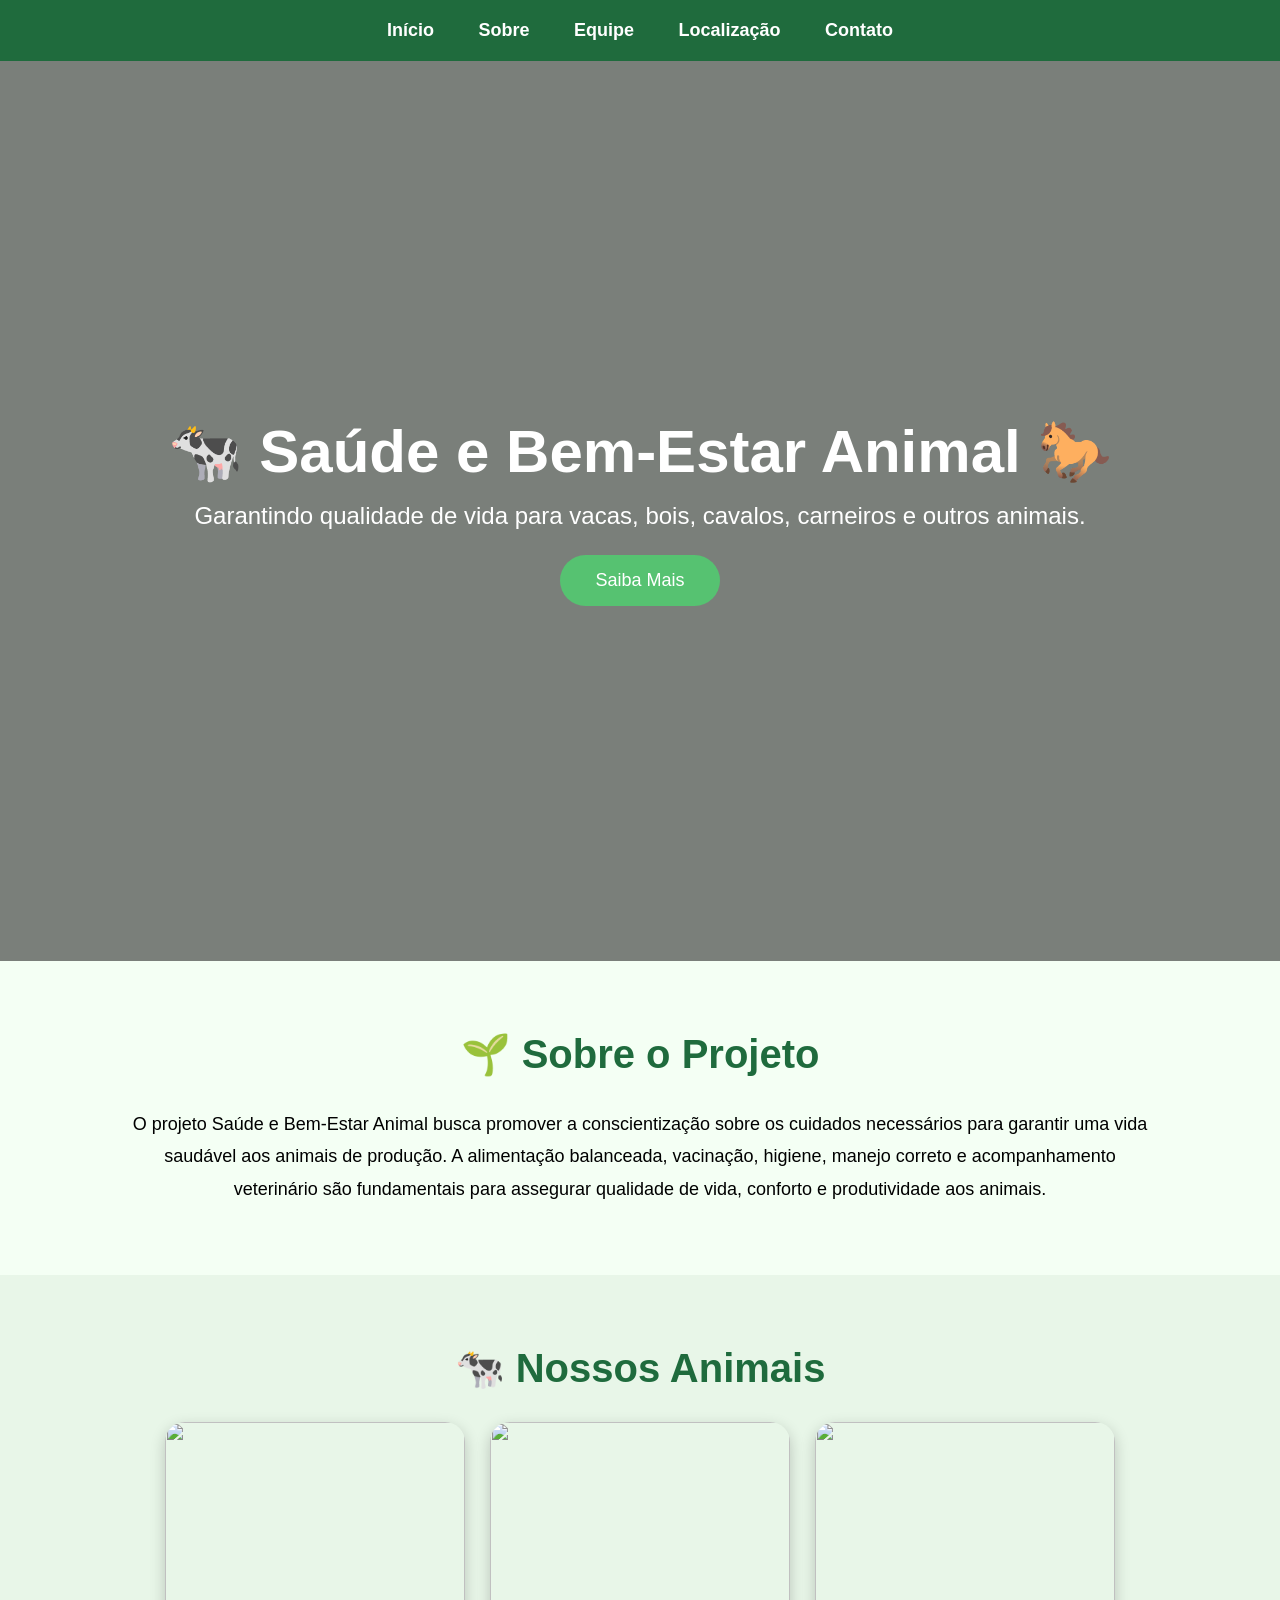
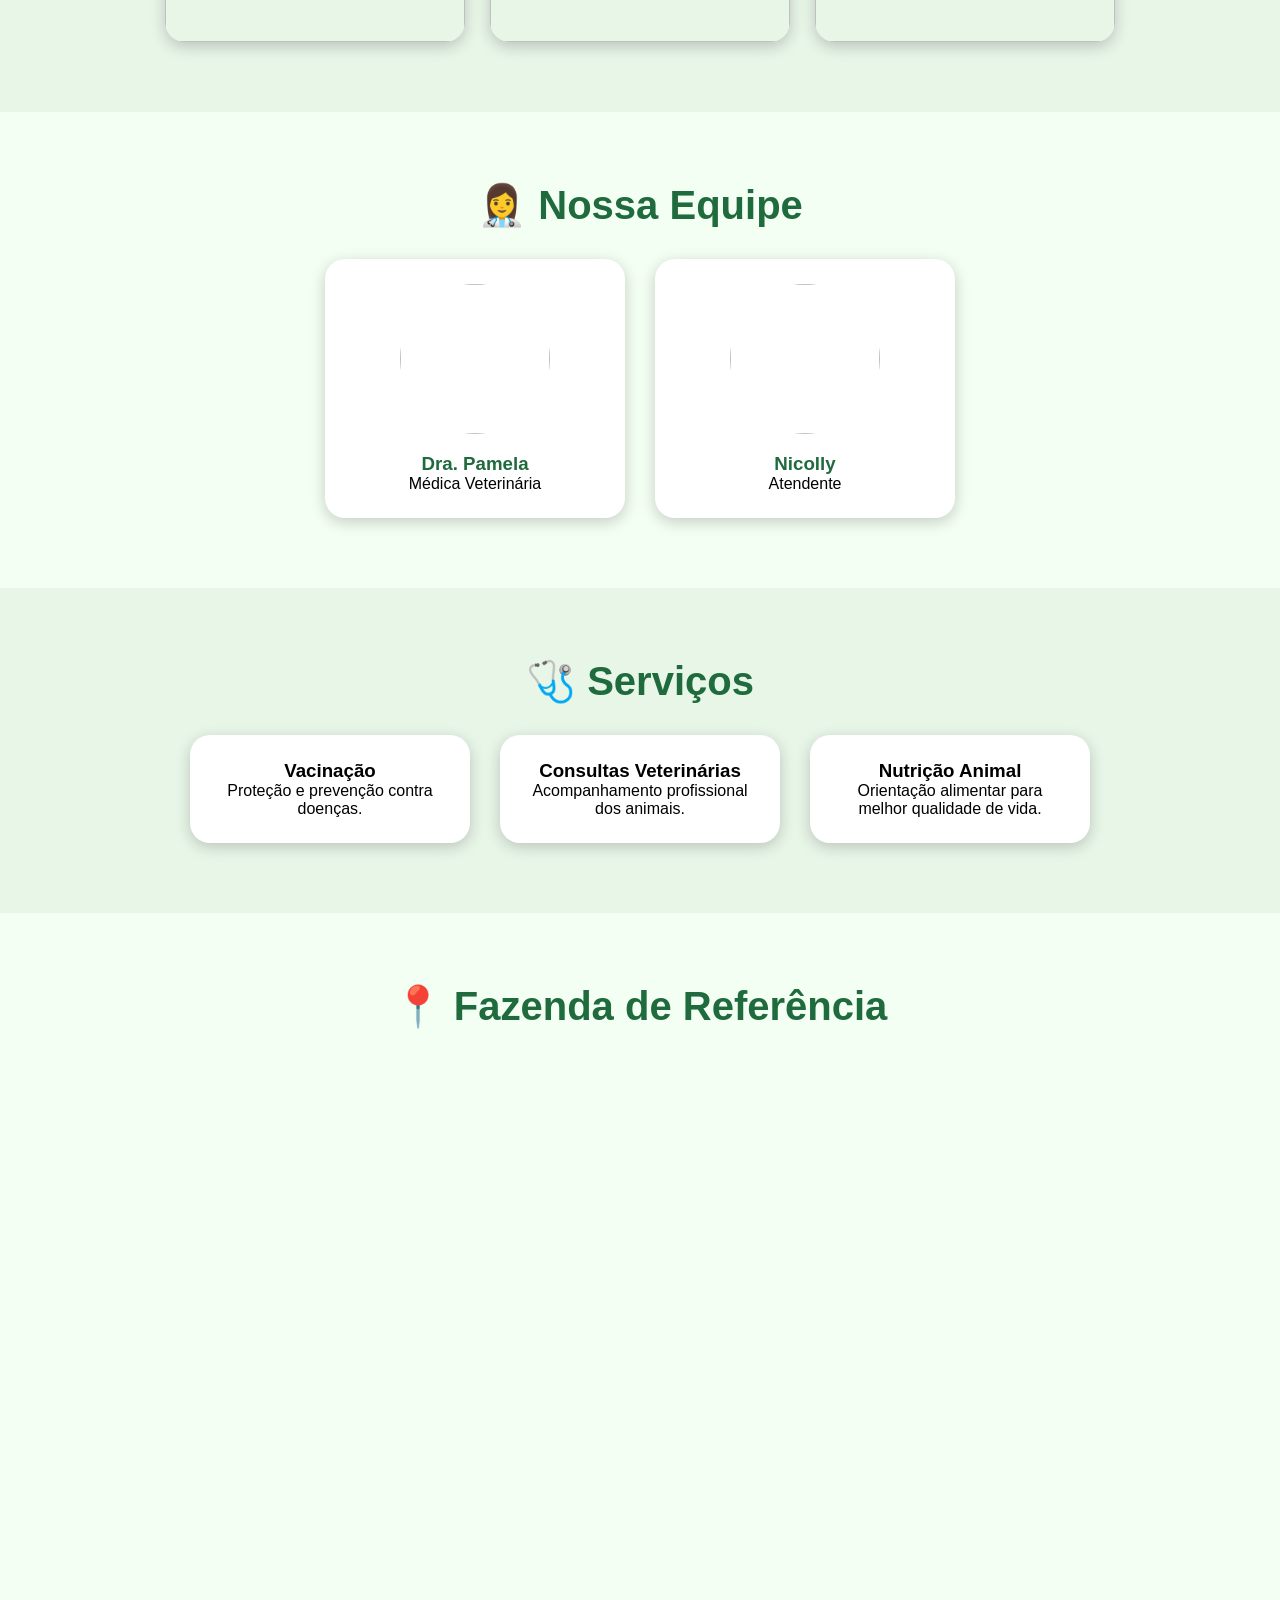
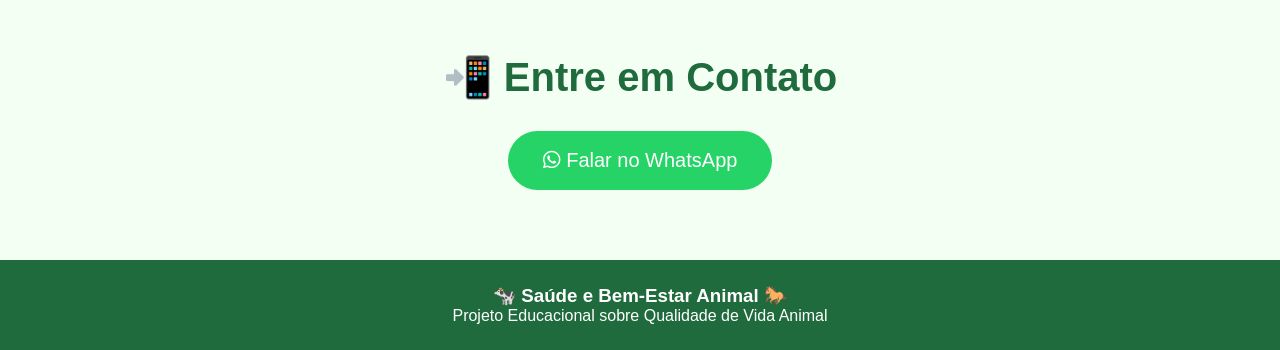
==== index.html @ d6df87da "Update index.html" ====
<!DOCTYPE html>
<html lang="pt-BR">

<head>
<meta charset="UTF-8">
<meta name="viewport" content="width=device-width, initial-scale=1.0">

<title>Saúde e Bem-Estar Animal</title>

<link rel="stylesheet" href="https://cdnjs.cloudflare.com/ajax/libs/font-awesome/6.5.1/css/all.min.css">

<style>

*{
    margin:0;
    padding:0;
    box-sizing:border-box;
    font-family:Arial, sans-serif;
}

body{
    background:#f4fff4;
}

/* MENU */

nav{
    background:#1f6b3d;
    padding:20px;
    text-align:center;
    position:sticky;
    top:0;
    z-index:1000;
}

nav a{
    color:white;
    text-decoration:none;
    margin:20px;
    font-size:18px;
    font-weight:bold;
}

nav a:hover{
    color:#c5f7b7;
}

/* BANNER */

.banner{
    height:100vh;
    background:
    linear-gradient(rgba(0,0,0,.5),rgba(0,0,0,.5)),
    url("https://images.unsplash.com/photo-1500595046743-cd271d694d30?q=80&w=1600");
    background-size:cover;
    background-position:center;
    display:flex;
    justify-content:center;
    align-items:center;
    text-align:center;
    color:white;
}

.banner h1{
    font-size:60px;
}

.banner p{
    font-size:24px;
    margin-top:15px;
}

.botao{
    margin-top:25px;
    background:#56c271;
    color:white;
    border:none;
    padding:15px 35px;
    border-radius:30px;
    font-size:18px;
    cursor:pointer;
}

.botao:hover{
    background:#3ca557;
}

/* SEÇÕES */

section{
    padding:70px 10%;
}

h2{
    text-align:center;
    color:#1f6b3d;
    margin-bottom:30px;
    font-size:40px;
}

.sobre p{
    text-align:center;
    line-height:1.8;
    font-size:18px;
}

/* GALERIA */

.galeria{
    background:#e8f6e8;
}

.fotos{
    display:flex;
    justify-content:center;
    flex-wrap:wrap;
    gap:25px;
}

.fotos img{
    width:300px;
    height:220px;
    object-fit:cover;
    border-radius:20px;
    box-shadow:0 5px 15px rgba(0,0,0,.2);
    transition:.4s;
}

.fotos img:hover{
    transform:scale(1.08);
}

/* EQUIPE */

.cards{
    display:flex;
    justify-content:center;
    flex-wrap:wrap;
    gap:30px;
}

.card{
    background:white;
    width:300px;
    padding:25px;
    border-radius:20px;
    text-align:center;
    box-shadow:0 4px 15px rgba(0,0,0,.2);
}

.card img{
    width:150px;
    height:150px;
    border-radius:50%;
    object-fit:cover;
}

.card h3{
    color:#1f6b3d;
    margin-top:15px;
}

/* SERVIÇOS */

.servicos{
    background:#e8f6e8;
}

.card-servico{
    background:white;
    width:280px;
    padding:25px;
    border-radius:20px;
    text-align:center;
    box-shadow:0 4px 15px rgba(0,0,0,.2);
}

/* MAPA */

.mapa{
    text-align:center;
}

.mapa iframe{
    width:90%;
    height:450px;
    border:none;
    border-radius:20px;
}

/* WHATSAPP */

.whatsapp{
    background:#25D366;
    color:white;
    border:none;
    padding:18px 35px;
    border-radius:30px;
    font-size:20px;
    cursor:pointer;
}

.whatsapp:hover{
    transform:scale(1.05);
}

/* RODAPÉ */

footer{
    background:#1f6b3d;
    color:white;
    text-align:center;
    padding:25px;
}

</style>

</head>

<body>

<nav>
    <a href="#inicio">Início</a>
    <a href="#sobre">Sobre</a>
    <a href="#equipe">Equipe</a>
    <a href="#mapa">Localização</a>
    <a href="#contato">Contato</a>
</nav>

<section class="banner" id="inicio">

<div>

<h1>🐄 Saúde e Bem-Estar Animal 🐎</h1>

<p>
Garantindo qualidade de vida para vacas, bois,
cavalos, carneiros e outros animais.
</p>

<a href="#sobre">
<button class="botao">
Saiba Mais
</button>
</a>

</div>

</section>

<section class="sobre" id="sobre">

<h2>🌱 Sobre o Projeto</h2>

<p>
O projeto Saúde e Bem-Estar Animal busca promover a conscientização sobre os
cuidados necessários para garantir uma vida saudável aos animais de produção.
A alimentação balanceada, vacinação, higiene, manejo correto e acompanhamento
veterinário são fundamentais para assegurar qualidade de vida, conforto e
produtividade aos animais.
</p>

</section>

<section class="galeria">

<h2>🐄 Nossos Animais</h2>

<div class="fotos">

<img src="https://images.unsplash.com/photo-1516467508483-a7212febe31a?q=80&w=1200">

<img src="https://images.unsplash.com/photo-1500595046743-cd271d694d30?q=80&w=1200">

<img src="https://images.unsplash.com/photo-1484557985045-edf25e08da73?q=80&w=1200">

</div>

</section>

<section id="equipe">

<h2>👩‍⚕️ Nossa Equipe</h2>

<div class="cards">

<div class="card">

<img src="https://images.unsplash.com/photo-1594824476967-48c8b964273f?w=500">

<h3>Dra. Pamela</h3>

<p>Médica Veterinária</p>

</div>

<div class="card">

<img src="https://images.unsplash.com/photo-1494790108377-be9c29b29330?w=500">

<h3>Nicolly</h3>

<p>Atendente</p>

</div>

</div>

</section>

<section class="servicos">

<h2>🩺 Serviços</h2>

<div class="cards">

<div class="card-servico">
<h3>Vacinação</h3>
<p>Proteção e prevenção contra doenças.</p>
</div>

<div class="card-servico">
<h3>Consultas Veterinárias</h3>
<p>Acompanhamento profissional dos animais.</p>
</div>

<div class="card-servico">
<h3>Nutrição Animal</h3>
<p>Orientação alimentar para melhor qualidade de vida.</p>
</div>

</div>

</section>

<section class="mapa" id="mapa">

<h2>📍 Fazenda de Referência</h2>

<iframe
src="https://www.google.com/maps?q=Fazenda+Colorado+Araras+SP&output=embed">
</iframe>

</section>

<section id="contato" style="text-align:center;">

<h2>📲 Entre em Contato</h2>

<a href="https://wa.me/5511999999999" target="_blank">

<button class="whatsapp">

<i class="fab fa-whatsapp"></i>

Falar no WhatsApp

</button>

</a>

</section>

<footer>

<h3>🐄 Saúde e Bem-Estar Animal 🐎</h3>

<p>
Projeto Educacional sobre Qualidade de Vida Animal
</p>

</footer>

</body>
</html>
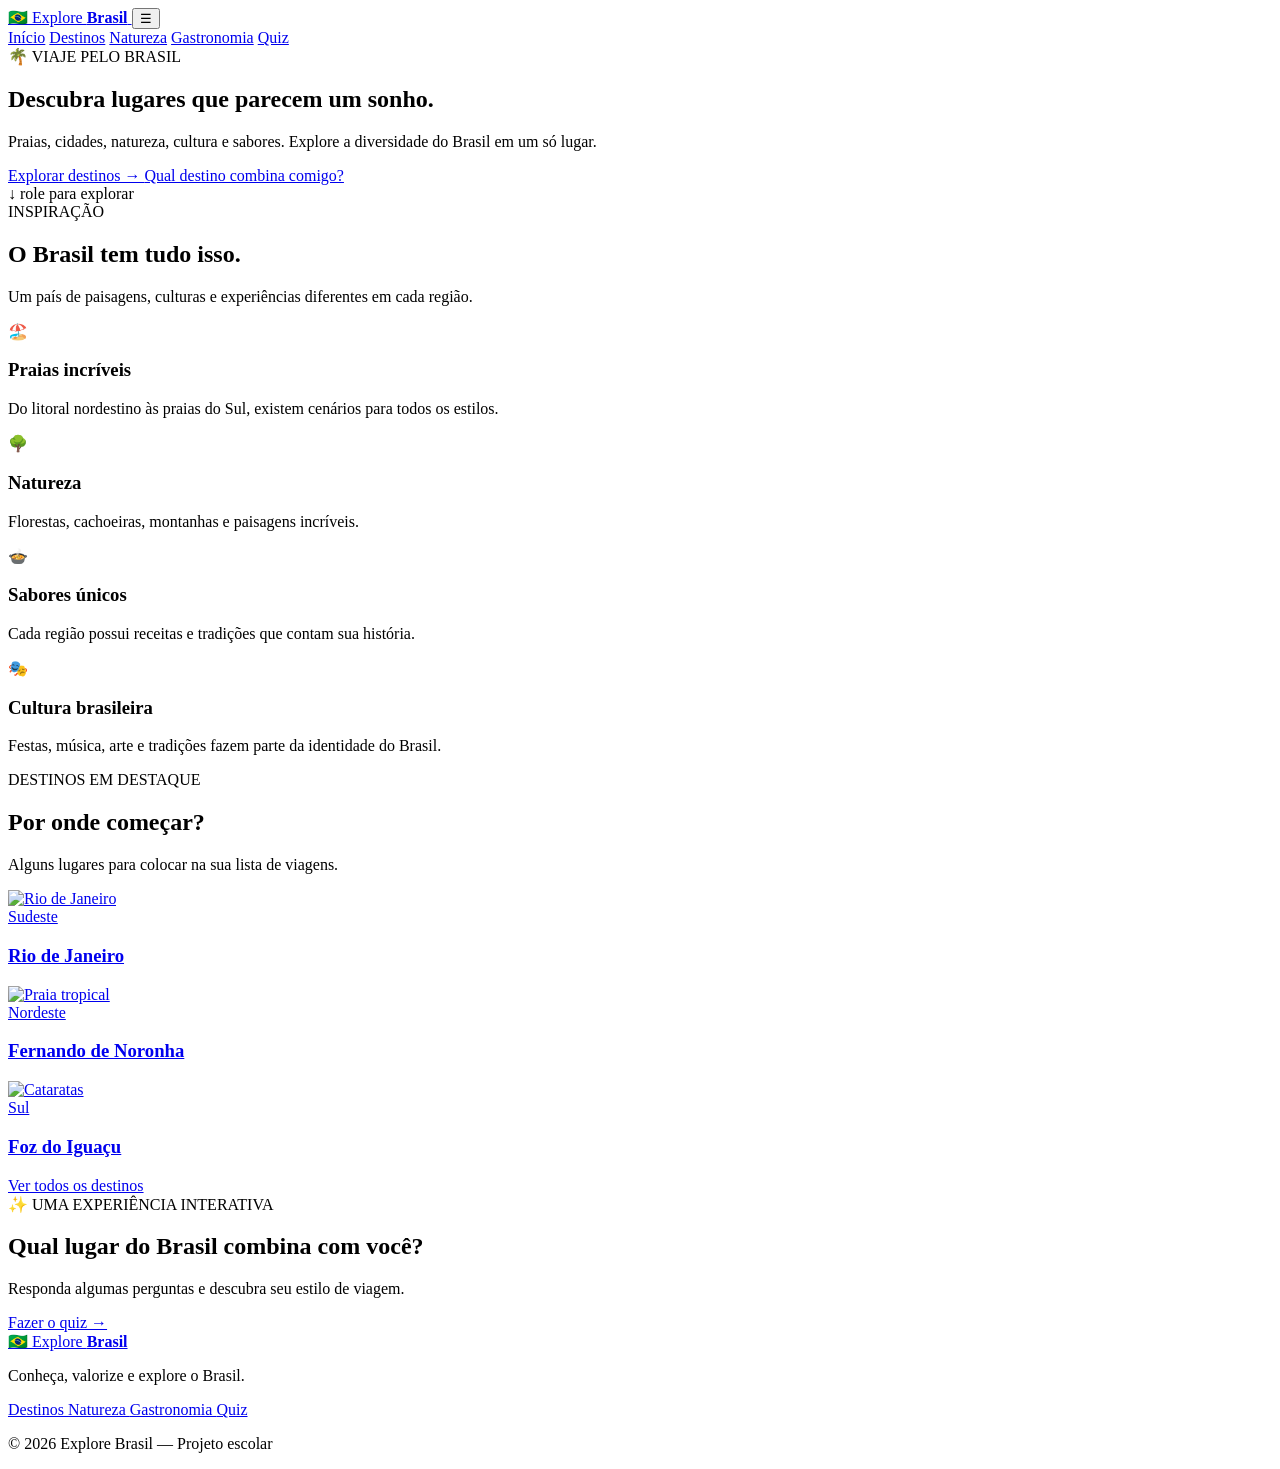
==== commit 05d45188: "Update index.html" ====
--- a/index.html
+++ b/index.html
@@ -2,374 +2,380 @@
 <html lang="pt-BR">
 
 <head>
-<meta charset="UTF-8">
-<meta name="viewport" content="width=device-width, initial-scale=1.0">
-
-<title>Saúde e Bem-Estar Animal</title>
-
-<link rel="stylesheet" href="https://cdnjs.cloudflare.com/ajax/libs/font-awesome/6.5.1/css/all.min.css">
-
-<style>
-
-*{
-    margin:0;
-    padding:0;
-    box-sizing:border-box;
-    font-family:Arial, sans-serif;
-}
-
-body{
-    background:#f4fff4;
-}
-
-/* MENU */
-
-nav{
-    background:#1f6b3d;
-    padding:20px;
-    text-align:center;
-    position:sticky;
-    top:0;
-    z-index:1000;
-}
-
-nav a{
-    color:white;
-    text-decoration:none;
-    margin:20px;
-    font-size:18px;
-    font-weight:bold;
-}
-
-nav a:hover{
-    color:#c5f7b7;
-}
-
-/* BANNER */
-
-.banner{
-    height:100vh;
-    background:
-    linear-gradient(rgba(0,0,0,.5),rgba(0,0,0,.5)),
-    url("https://images.unsplash.com/photo-1500595046743-cd271d694d30?q=80&w=1600");
-    background-size:cover;
-    background-position:center;
-    display:flex;
-    justify-content:center;
-    align-items:center;
-    text-align:center;
-    color:white;
-}
-
-.banner h1{
-    font-size:60px;
-}
-
-.banner p{
-    font-size:24px;
-    margin-top:15px;
-}
-
-.botao{
-    margin-top:25px;
-    background:#56c271;
-    color:white;
-    border:none;
-    padding:15px 35px;
-    border-radius:30px;
-    font-size:18px;
-    cursor:pointer;
-}
-
-.botao:hover{
-    background:#3ca557;
-}
-
-/* SEÇÕES */
-
-section{
-    padding:70px 10%;
-}
-
-h2{
-    text-align:center;
-    color:#1f6b3d;
-    margin-bottom:30px;
-    font-size:40px;
-}
-
-.sobre p{
-    text-align:center;
-    line-height:1.8;
-    font-size:18px;
-}
-
-/* GALERIA */
-
-.galeria{
-    background:#e8f6e8;
-}
-
-.fotos{
-    display:flex;
-    justify-content:center;
-    flex-wrap:wrap;
-    gap:25px;
-}
-
-.fotos img{
-    width:300px;
-    height:220px;
-    object-fit:cover;
-    border-radius:20px;
-    box-shadow:0 5px 15px rgba(0,0,0,.2);
-    transition:.4s;
-}
-
-.fotos img:hover{
-    transform:scale(1.08);
-}
-
-/* EQUIPE */
-
-.cards{
-    display:flex;
-    justify-content:center;
-    flex-wrap:wrap;
-    gap:30px;
-}
-
-.card{
-    background:white;
-    width:300px;
-    padding:25px;
-    border-radius:20px;
-    text-align:center;
-    box-shadow:0 4px 15px rgba(0,0,0,.2);
-}
-
-.card img{
-    width:150px;
-    height:150px;
-    border-radius:50%;
-    object-fit:cover;
-}
-
-.card h3{
-    color:#1f6b3d;
-    margin-top:15px;
-}
-
-/* SERVIÇOS */
-
-.servicos{
-    background:#e8f6e8;
-}
-
-.card-servico{
-    background:white;
-    width:280px;
-    padding:25px;
-    border-radius:20px;
-    text-align:center;
-    box-shadow:0 4px 15px rgba(0,0,0,.2);
-}
-
-/* MAPA */
-
-.mapa{
-    text-align:center;
-}
-
-.mapa iframe{
-    width:90%;
-    height:450px;
-    border:none;
-    border-radius:20px;
-}
-
-/* WHATSAPP */
-
-.whatsapp{
-    background:#25D366;
-    color:white;
-    border:none;
-    padding:18px 35px;
-    border-radius:30px;
-    font-size:20px;
-    cursor:pointer;
-}
-
-.whatsapp:hover{
-    transform:scale(1.05);
-}
-
-/* RODAPÉ */
-
-footer{
-    background:#1f6b3d;
-    color:white;
-    text-align:center;
-    padding:25px;
-}
-
-</style>
-
+    <meta charset="UTF-8">
+    <meta name="viewport" content="width=device-width, initial-scale=1.0">
+
+    <meta name="description"
+        content="Explore Brasil - descubra destinos, natureza, cultura e gastronomia brasileira.">
+
+    <title>Explore Brasil | Descubra o Brasil</title>
+
+    <link rel="preconnect" href="https://fonts.googleapis.com">
+    <link rel="preconnect" href="https://fonts.gstatic.com" crossorigin>
+
+    <link
+        href="https://fonts.googleapis.com/css2?family=Montserrat:wght@400;500;600;700;800&family=Playfair+Display:wght@600;700&display=swap"
+        rel="stylesheet">
+
+    <link rel="stylesheet" href="css/style.css">
 </head>
 
 <body>
 
-<nav>
-    <a href="#inicio">Início</a>
-    <a href="#sobre">Sobre</a>
-    <a href="#equipe">Equipe</a>
-    <a href="#mapa">Localização</a>
-    <a href="#contato">Contato</a>
-</nav>
-
-<section class="banner" id="inicio">
-
-<div>
-
-<h1>🐄 Saúde e Bem-Estar Animal 🐎</h1>
-
-<p>
-Garantindo qualidade de vida para vacas, bois,
-cavalos, carneiros e outros animais.
-</p>
-
-<a href="#sobre">
-<button class="botao">
-Saiba Mais
-</button>
-</a>
-
-</div>
-
-</section>
-
-<section class="sobre" id="sobre">
-
-<h2>🌱 Sobre o Projeto</h2>
-
-<p>
-O projeto Saúde e Bem-Estar Animal busca promover a conscientização sobre os
-cuidados necessários para garantir uma vida saudável aos animais de produção.
-A alimentação balanceada, vacinação, higiene, manejo correto e acompanhamento
-veterinário são fundamentais para assegurar qualidade de vida, conforto e
-produtividade aos animais.
-</p>
-
-</section>
-
-<section class="galeria">
-
-<h2>🐄 Nossos Animais</h2>
-
-<div class="fotos">
-
-<img src="https://images.unsplash.com/photo-1516467508483-a7212febe31a?q=80&w=1200">
-
-<img src="https://images.unsplash.com/photo-1500595046743-cd271d694d30?q=80&w=1200">
-
-<img src="https://images.unsplash.com/photo-1484557985045-edf25e08da73?q=80&w=1200">
-
-</div>
-
-</section>
-
-<section id="equipe">
-
-<h2>👩‍⚕️ Nossa Equipe</h2>
-
-<div class="cards">
-
-<div class="card">
-
-<img src="https://images.unsplash.com/photo-1594824476967-48c8b964273f?w=500">
-
-<h3>Dra. Pamela</h3>
-
-<p>Médica Veterinária</p>
-
-</div>
-
-<div class="card">
-
-<img src="https://images.unsplash.com/photo-1494790108377-be9c29b29330?w=500">
-
-<h3>Nicolly</h3>
-
-<p>Atendente</p>
-
-</div>
-
-</div>
-
-</section>
-
-<section class="servicos">
-
-<h2>🩺 Serviços</h2>
-
-<div class="cards">
-
-<div class="card-servico">
-<h3>Vacinação</h3>
-<p>Proteção e prevenção contra doenças.</p>
-</div>
-
-<div class="card-servico">
-<h3>Consultas Veterinárias</h3>
-<p>Acompanhamento profissional dos animais.</p>
-</div>
-
-<div class="card-servico">
-<h3>Nutrição Animal</h3>
-<p>Orientação alimentar para melhor qualidade de vida.</p>
-</div>
-
-</div>
-
-</section>
-
-<section class="mapa" id="mapa">
-
-<h2>📍 Fazenda de Referência</h2>
-
-<iframe
-src="https://www.google.com/maps?q=Fazenda+Colorado+Araras+SP&output=embed">
-</iframe>
-
-</section>
-
-<section id="contato" style="text-align:center;">
-
-<h2>📲 Entre em Contato</h2>
-
-<a href="https://wa.me/5511999999999" target="_blank">
-
-<button class="whatsapp">
-
-<i class="fab fa-whatsapp"></i>
-
-Falar no WhatsApp
-
-</button>
-
-</a>
-
-</section>
-
-<footer>
-
-<h3>🐄 Saúde e Bem-Estar Animal 🐎</h3>
-
-<p>
-Projeto Educacional sobre Qualidade de Vida Animal
-</p>
-
-</footer>
+    <!-- CABEÇALHO -->
+    <header class="header">
+
+        <a href="index.html" class="logo">
+            <span class="logo-icon">🇧🇷</span>
+            <span>Explore <strong>Brasil</strong></span>
+        </a>
+
+        <button class="menu-toggle">☰</button>
+
+        <nav class="nav">
+            <a href="index.html" class="active">Início</a>
+            <a href="pages/destinos.html">Destinos</a>
+            <a href="pages/natureza.html">Natureza</a>
+            <a href="pages/gastronomia.html">Gastronomia</a>
+            <a href="pages/quiz.html">Quiz</a>
+        </nav>
+
+    </header>
+
+
+    <!-- CONTEÚDO -->
+    <main>
+
+        <!-- HERO -->
+        <section class="hero">
+
+            <div class="hero-content">
+
+                <span class="eyebrow">
+                    🌴 VIAJE PELO BRASIL
+                </span>
+
+                <h1>
+                    Descubra lugares que
+                    <span>parecem um sonho.</span>
+                </h1>
+
+                <p>
+                    Praias, cidades, natureza, cultura e sabores.
+                    Explore a diversidade do Brasil em um só lugar.
+                </p>
+
+                <div class="hero-buttons">
+
+                    <a href="pages/destinos.html" class="btn btn-primary">
+                        Explorar destinos →
+                    </a>
+
+                    <a href="pages/quiz.html" class="btn btn-light">
+                        Qual destino combina comigo?
+                    </a>
+
+                </div>
+
+            </div>
+
+            <div class="scroll-hint">
+                ↓ role para explorar
+            </div>
+
+        </section>
+
+
+        <!-- SOBRE -->
+        <section class="section">
+
+            <div class="section-heading">
+
+                <div>
+                    <span class="eyebrow">
+                        INSPIRAÇÃO
+                    </span>
+
+                    <h2>
+                        O Brasil tem tudo isso.
+                    </h2>
+                </div>
+
+                <p>
+                    Um país de paisagens, culturas e experiências
+                    diferentes em cada região.
+                </p>
+
+            </div>
+
+
+            <div class="feature-grid">
+
+                <article class="feature-card">
+
+                    <span class="feature-icon">
+                        🏖️
+                    </span>
+
+                    <h3>
+                        Praias incríveis
+                    </h3>
+
+                    <p>
+                        Do litoral nordestino às praias do Sul,
+                        existem cenários para todos os estilos.
+                    </p>
+
+                </article>
+
+
+                <article class="feature-card">
+
+                    <span class="feature-icon">
+                        🌳
+                    </span>
+
+                    <h3>
+                        Natureza
+                    </h3>
+
+                    <p>
+                        Florestas, cachoeiras, montanhas e
+                        paisagens incríveis.
+                    </p>
+
+                </article>
+
+
+                <article class="feature-card">
+
+                    <span class="feature-icon">
+                        🍲
+                    </span>
+
+                    <h3>
+                        Sabores únicos
+                    </h3>
+
+                    <p>
+                        Cada região possui receitas e
+                        tradições que contam sua história.
+                    </p>
+
+                </article>
+
+
+                <article class="feature-card">
+
+                    <span class="feature-icon">
+                        🎭
+                    </span>
+
+                    <h3>
+                        Cultura brasileira
+                    </h3>
+
+                    <p>
+                        Festas, música, arte e tradições
+                        fazem parte da identidade do Brasil.
+                    </p>
+
+                </article>
+
+            </div>
+
+        </section>
+
+
+        <!-- DESTINOS -->
+        <section class="section alt">
+
+            <div class="section-heading center">
+
+                <span class="eyebrow">
+                    DESTINOS EM DESTAQUE
+                </span>
+
+                <h2>
+                    Por onde começar?
+                </h2>
+
+                <p>
+                    Alguns lugares para colocar na sua lista de viagens.
+                </p>
+
+            </div>
+
+
+            <div class="destination-grid">
+
+
+                <a href="pages/destinos.html#rio"
+                    class="destination-card">
+
+                    <img
+                        src="https://images.unsplash.com/photo-1483729558449-99ef09a8c325?auto=format&fit=crop&w=1000&q=85"
+                        alt="Rio de Janeiro">
+
+                    <div class="card-overlay">
+
+                        <span>
+                            Sudeste
+                        </span>
+
+                        <h3>
+                            Rio de Janeiro
+                        </h3>
+
+                    </div>
+
+                </a>
+
+
+                <a href="pages/destinos.html#noronha"
+                    class="destination-card">
+
+                    <img
+                        src="https://images.unsplash.com/photo-1507525428034-b723cf961d3e?auto=format&fit=crop&w=1000&q=85"
+                        alt="Praia tropical">
+
+                    <div class="card-overlay">
+
+                        <span>
+                            Nordeste
+                        </span>
+
+                        <h3>
+                            Fernando de Noronha
+                        </h3>
+
+                    </div>
+
+                </a>
+
+
+                <a href="pages/destinos.html#foz"
+                    class="destination-card">
+
+                    <img
+                        src="https://images.unsplash.com/photo-1587595431973-160d0d94add1?auto=format&fit=crop&w=1000&q=85"
+                        alt="Cataratas">
+
+                    <div class="card-overlay">
+
+                        <span>
+                            Sul
+                        </span>
+
+                        <h3>
+                            Foz do Iguaçu
+                        </h3>
+
+                    </div>
+
+                </a>
+
+            </div>
+
+
+            <div class="center-btn">
+
+                <a href="pages/destinos.html"
+                    class="btn btn-dark">
+
+                    Ver todos os destinos
+
+                </a>
+
+            </div>
+
+        </section>
+
+
+        <!-- QUIZ -->
+        <section class="cta">
+
+            <div>
+
+                <span class="eyebrow">
+                    ✨ UMA EXPERIÊNCIA INTERATIVA
+                </span>
+
+                <h2>
+                    Qual lugar do Brasil
+                    combina com você?
+                </h2>
+
+                <p>
+                    Responda algumas perguntas e descubra
+                    seu estilo de viagem.
+                </p>
+
+            </div>
+
+
+            <a href="pages/quiz.html"
+                class="btn btn-primary">
+
+                Fazer o quiz →
+
+            </a>
+
+        </section>
+
+    </main>
+
+
+    <!-- RODAPÉ -->
+    <footer class="footer">
+
+        <div>
+
+            <a href="index.html"
+                class="logo footer-logo">
+
+                🇧🇷 Explore
+                <strong>Brasil</strong>
+
+            </a>
+
+            <p>
+                Conheça, valorize e explore o Brasil.
+            </p>
+
+        </div>
+
+
+        <div class="footer-links">
+
+            <a href="pages/destinos.html">
+                Destinos
+            </a>
+
+            <a href="pages/natureza.html">
+                Natureza
+            </a>
+
+            <a href="pages/gastronomia.html">
+                Gastronomia
+            </a>
+
+            <a href="pages/quiz.html">
+                Quiz
+            </a>
+
+        </div>
+
+
+        <p class="copyright">
+            © 2026 Explore Brasil — Projeto escolar
+        </p>
+
+    </footer>
+
+
+    <script src="js/script.js"></script>
 
 </body>
+
 </html>
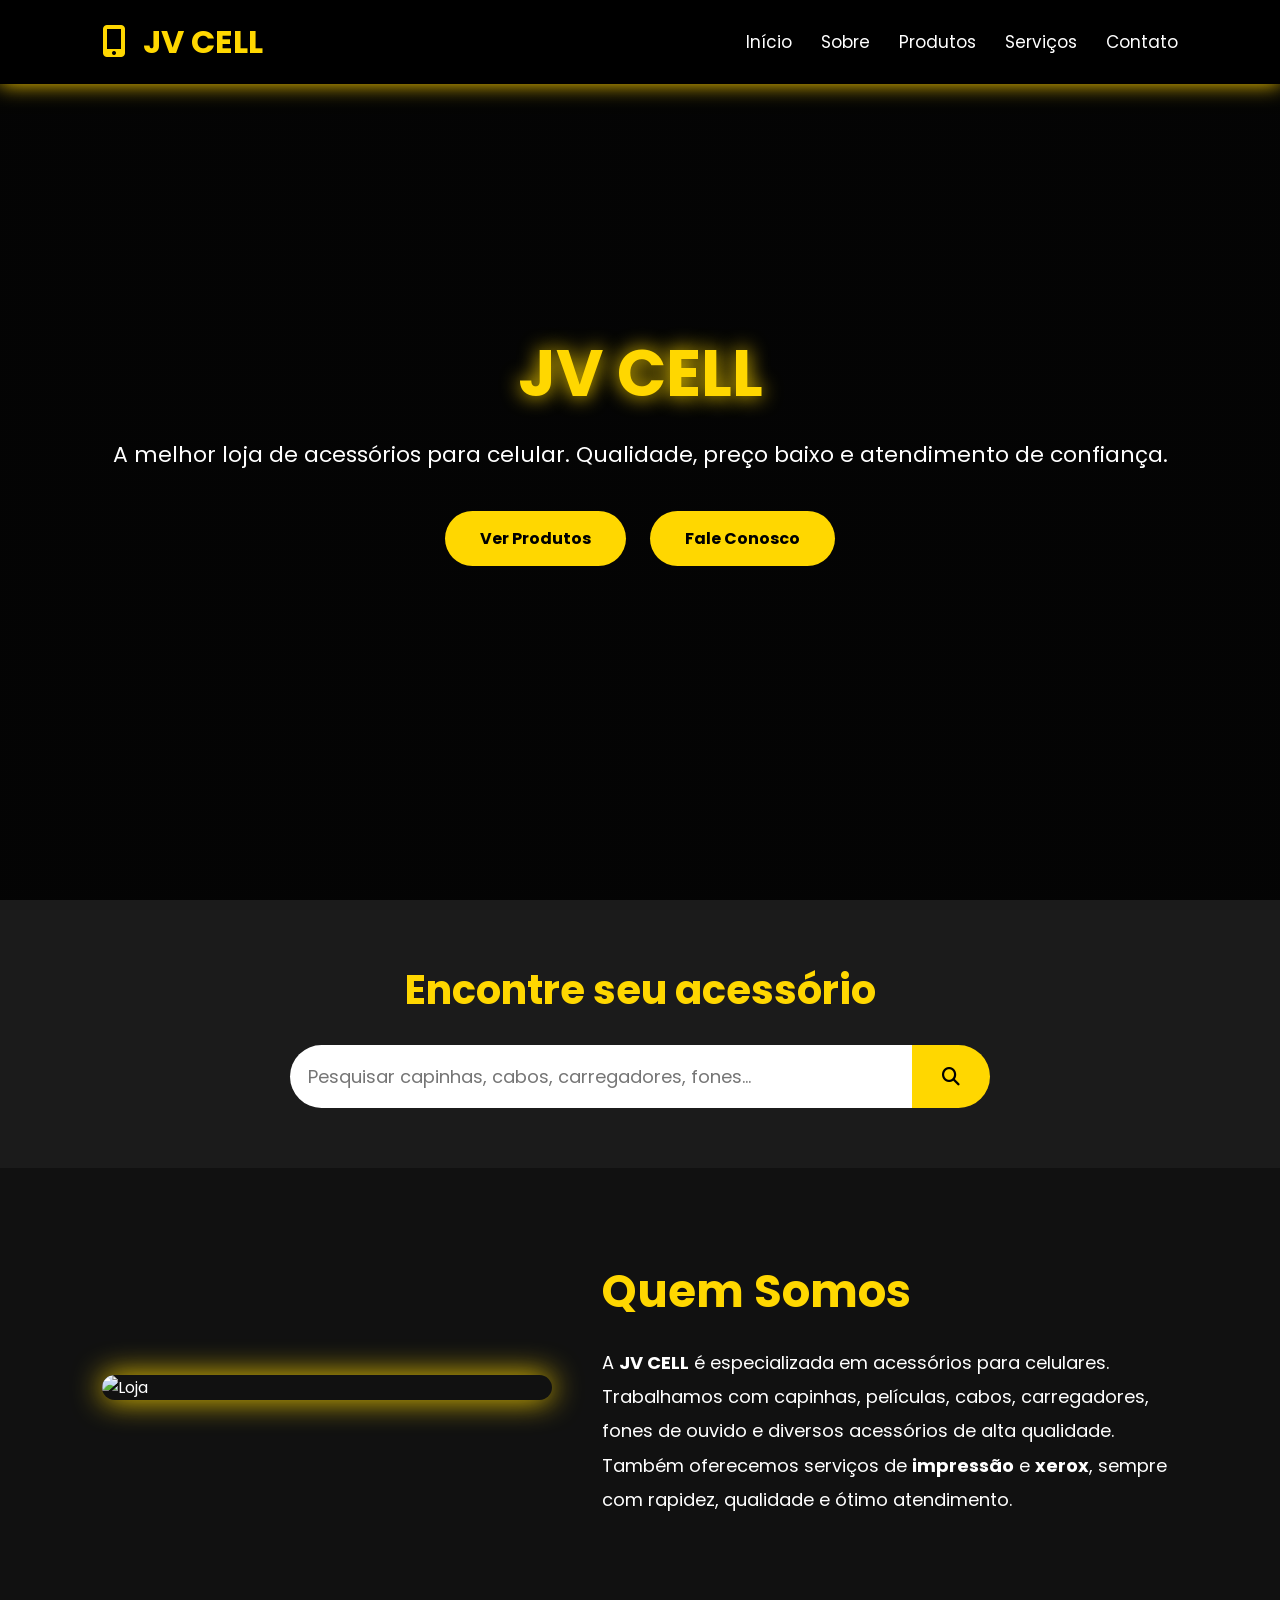
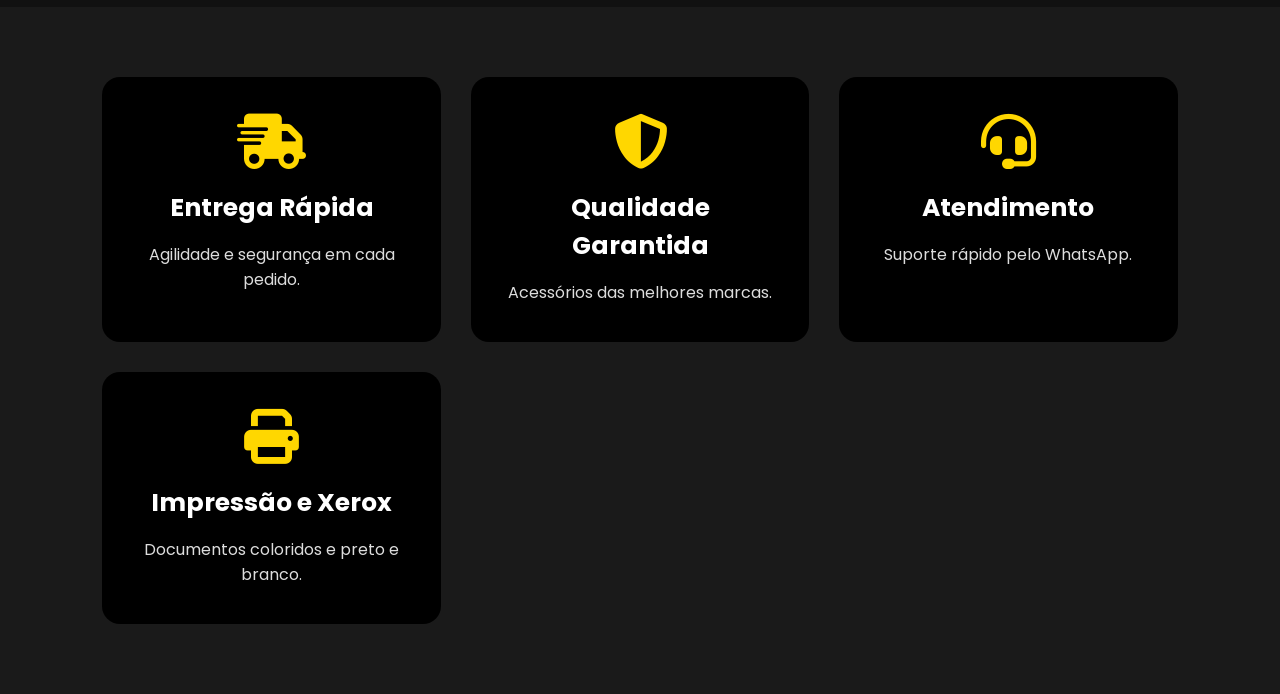
==== commit 18410425: "Update index.html" ====
--- a/index.html
+++ b/index.html
@@ -1,381 +1,330 @@
 <!DOCTYPE html>
 <html lang="pt-BR">
-
 <head>
-    <meta charset="UTF-8">
-    <meta name="viewport" content="width=device-width, initial-scale=1.0">
-
-    <meta name="description"
-        content="Explore Brasil - descubra destinos, natureza, cultura e gastronomia brasileira.">
-
-    <title>Explore Brasil | Descubra o Brasil</title>
-
-    <link rel="preconnect" href="https://fonts.googleapis.com">
-    <link rel="preconnect" href="https://fonts.gstatic.com" crossorigin>
-
-    <link
-        href="https://fonts.googleapis.com/css2?family=Montserrat:wght@400;500;600;700;800&family=Playfair+Display:wght@600;700&display=swap"
-        rel="stylesheet">
-
-    <link rel="stylesheet" href="css/style.css">
+<meta charset="UTF-8">
+<meta name="viewport" content="width=device-width, initial-scale=1.0">
+<title>JV CELL | Acessórios para Celular</title>
+
+<!-- Ícones -->
+<link rel="stylesheet" href="https://cdnjs.cloudflare.com/ajax/libs/font-awesome/6.5.2/css/all.min.css">
+
+<!-- Fonte -->
+<link href="https://fonts.googleapis.com/css2?family=Poppins:wght@300;400;600;700&display=swap" rel="stylesheet">
+
+<style>
+
+*{
+margin:0;
+padding:0;
+box-sizing:border-box;
+font-family:'Poppins',sans-serif;
+scroll-behavior:smooth;
+}
+
+body{
+background:#111;
+color:#fff;
+}
+
+header{
+position:fixed;
+top:0;
+left:0;
+width:100%;
+background:#000;
+padding:18px 8%;
+display:flex;
+justify-content:space-between;
+align-items:center;
+z-index:1000;
+box-shadow:0 0 20px #ffd000;
+}
+
+.logo{
+font-size:32px;
+font-weight:bold;
+color:#FFD700;
+}
+
+.logo i{
+margin-right:10px;
+}
+
+nav a{
+text-decoration:none;
+color:white;
+margin-left:25px;
+font-size:17px;
+transition:.3s;
+}
+
+nav a:hover{
+color:#FFD700;
+}
+
+.banner{
+height:100vh;
+display:flex;
+justify-content:center;
+align-items:center;
+text-align:center;
+padding:30px;
+background:linear-gradient(rgba(0,0,0,.75),rgba(0,0,0,.75)),
+url("https://images.unsplash.com/photo-1511707171634-5f897ff02aa9") center/cover;
+}
+
+.banner h1{
+font-size:65px;
+color:#FFD700;
+margin-bottom:15px;
+text-shadow:0 0 20px #FFD700;
+}
+
+.banner p{
+font-size:22px;
+margin-bottom:30px;
+}
+
+.btn{
+display:inline-block;
+padding:15px 35px;
+background:#FFD700;
+color:#000;
+text-decoration:none;
+font-weight:bold;
+border-radius:40px;
+transition:.4s;
+margin:10px;
+}
+
+.btn:hover{
+background:#fff;
+transform:scale(1.08);
+}
+
+.pesquisa{
+background:#1b1b1b;
+padding:60px 8%;
+text-align:center;
+}
+
+.pesquisa h2{
+font-size:40px;
+color:#FFD700;
+margin-bottom:25px;
+}
+
+.caixa-pesquisa{
+display:flex;
+justify-content:center;
+max-width:700px;
+margin:auto;
+}
+
+.caixa-pesquisa input{
+width:100%;
+padding:18px;
+border:none;
+font-size:18px;
+border-radius:50px 0 0 50px;
+outline:none;
+}
+
+.caixa-pesquisa button{
+padding:18px 30px;
+border:none;
+background:#FFD700;
+font-size:18px;
+cursor:pointer;
+border-radius:0 50px 50px 0;
+font-weight:bold;
+}
+
+.sobre{
+padding:90px 8%;
+display:flex;
+flex-wrap:wrap;
+align-items:center;
+gap:50px;
+background:#111;
+}
+
+.sobre img{
+width:450px;
+max-width:100%;
+border-radius:20px;
+box-shadow:0 0 30px #FFD700;
+}
+
+.texto{
+flex:1;
+}
+
+.texto h2{
+font-size:45px;
+color:#FFD700;
+margin-bottom:20px;
+}
+
+.texto p{
+font-size:18px;
+line-height:1.9;
+}
+
+.destaques{
+padding:70px 8%;
+background:#1a1a1a;
+display:grid;
+grid-template-columns:repeat(auto-fit,minmax(250px,1fr));
+gap:30px;
+}
+
+.card{
+background:#000;
+padding:35px;
+border-radius:18px;
+text-align:center;
+transition:.4s;
+border:2px solid transparent;
+}
+
+.card:hover{
+transform:translateY(-10px);
+border-color:#FFD700;
+}
+
+.card i{
+font-size:55px;
+color:#FFD700;
+margin-bottom:20px;
+}
+
+.card h3{
+margin-bottom:15px;
+font-size:25px;
+}
+
+.card p{
+color:#ddd;
+}
+
+section{
+scroll-margin-top:100px;
+}
+
+</style>
 </head>
 
 <body>
 
-    <!-- CABEÇALHO -->
-    <header class="header">
-
-        <a href="index.html" class="logo">
-            <span class="logo-icon">🇧🇷</span>
-            <span>Explore <strong>Brasil</strong></span>
-        </a>
-
-        <button class="menu-toggle">☰</button>
-
-        <nav class="nav">
-            <a href="index.html" class="active">Início</a>
-            <a href="pages/destinos.html">Destinos</a>
-            <a href="pages/natureza.html">Natureza</a>
-            <a href="pages/gastronomia.html">Gastronomia</a>
-            <a href="pages/quiz.html">Quiz</a>
-        </nav>
-
-    </header>
-
-
-    <!-- CONTEÚDO -->
-    <main>
-
-        <!-- HERO -->
-        <section class="hero">
-
-            <div class="hero-content">
-
-                <span class="eyebrow">
-                    🌴 VIAJE PELO BRASIL
-                </span>
-
-                <h1>
-                    Descubra lugares que
-                    <span>parecem um sonho.</span>
-                </h1>
-
-                <p>
-                    Praias, cidades, natureza, cultura e sabores.
-                    Explore a diversidade do Brasil em um só lugar.
-                </p>
-
-                <div class="hero-buttons">
-
-                    <a href="pages/destinos.html" class="btn btn-primary">
-                        Explorar destinos →
-                    </a>
-
-                    <a href="pages/quiz.html" class="btn btn-light">
-                        Qual destino combina comigo?
-                    </a>
-
-                </div>
-
-            </div>
-
-            <div class="scroll-hint">
-                ↓ role para explorar
-            </div>
-
-        </section>
-
-
-        <!-- SOBRE -->
-        <section class="section">
-
-            <div class="section-heading">
-
-                <div>
-                    <span class="eyebrow">
-                        INSPIRAÇÃO
-                    </span>
-
-                    <h2>
-                        O Brasil tem tudo isso.
-                    </h2>
-                </div>
-
-                <p>
-                    Um país de paisagens, culturas e experiências
-                    diferentes em cada região.
-                </p>
-
-            </div>
-
-
-            <div class="feature-grid">
-
-                <article class="feature-card">
-
-                    <span class="feature-icon">
-                        🏖️
-                    </span>
-
-                    <h3>
-                        Praias incríveis
-                    </h3>
-
-                    <p>
-                        Do litoral nordestino às praias do Sul,
-                        existem cenários para todos os estilos.
-                    </p>
-
-                </article>
-
-
-                <article class="feature-card">
-
-                    <span class="feature-icon">
-                        🌳
-                    </span>
-
-                    <h3>
-                        Natureza
-                    </h3>
-
-                    <p>
-                        Florestas, cachoeiras, montanhas e
-                        paisagens incríveis.
-                    </p>
-
-                </article>
-
-
-                <article class="feature-card">
-
-                    <span class="feature-icon">
-                        🍲
-                    </span>
-
-                    <h3>
-                        Sabores únicos
-                    </h3>
-
-                    <p>
-                        Cada região possui receitas e
-                        tradições que contam sua história.
-                    </p>
-
-                </article>
-
-
-                <article class="feature-card">
-
-                    <span class="feature-icon">
-                        🎭
-                    </span>
-
-                    <h3>
-                        Cultura brasileira
-                    </h3>
-
-                    <p>
-                        Festas, música, arte e tradições
-                        fazem parte da identidade do Brasil.
-                    </p>
-
-                </article>
-
-            </div>
-
-        </section>
-
-
-        <!-- DESTINOS -->
-        <section class="section alt">
-
-            <div class="section-heading center">
-
-                <span class="eyebrow">
-                    DESTINOS EM DESTAQUE
-                </span>
-
-                <h2>
-                    Por onde começar?
-                </h2>
-
-                <p>
-                    Alguns lugares para colocar na sua lista de viagens.
-                </p>
-
-            </div>
-
-
-            <div class="destination-grid">
-
-
-                <a href="pages/destinos.html#rio"
-                    class="destination-card">
-
-                    <img
-                        src="https://images.unsplash.com/photo-1483729558449-99ef09a8c325?auto=format&fit=crop&w=1000&q=85"
-                        alt="Rio de Janeiro">
-
-                    <div class="card-overlay">
-
-                        <span>
-                            Sudeste
-                        </span>
-
-                        <h3>
-                            Rio de Janeiro
-                        </h3>
-
-                    </div>
-
-                </a>
-
-
-                <a href="pages/destinos.html#noronha"
-                    class="destination-card">
-
-                    <img
-                        src="https://images.unsplash.com/photo-1507525428034-b723cf961d3e?auto=format&fit=crop&w=1000&q=85"
-                        alt="Praia tropical">
-
-                    <div class="card-overlay">
-
-                        <span>
-                            Nordeste
-                        </span>
-
-                        <h3>
-                            Fernando de Noronha
-                        </h3>
-
-                    </div>
-
-                </a>
-
-
-                <a href="pages/destinos.html#foz"
-                    class="destination-card">
-
-                    <img
-                        src="https://images.unsplash.com/photo-1587595431973-160d0d94add1?auto=format&fit=crop&w=1000&q=85"
-                        alt="Cataratas">
-
-                    <div class="card-overlay">
-
-                        <span>
-                            Sul
-                        </span>
-
-                        <h3>
-                            Foz do Iguaçu
-                        </h3>
-
-                    </div>
-
-                </a>
-
-            </div>
-
-
-            <div class="center-btn">
-
-                <a href="pages/destinos.html"
-                    class="btn btn-dark">
-
-                    Ver todos os destinos
-
-                </a>
-
-            </div>
-
-        </section>
-
-
-        <!-- QUIZ -->
-        <section class="cta">
-
-            <div>
-
-                <span class="eyebrow">
-                    ✨ UMA EXPERIÊNCIA INTERATIVA
-                </span>
-
-                <h2>
-                    Qual lugar do Brasil
-                    combina com você?
-                </h2>
-
-                <p>
-                    Responda algumas perguntas e descubra
-                    seu estilo de viagem.
-                </p>
-
-            </div>
-
-
-            <a href="pages/quiz.html"
-                class="btn btn-primary">
-
-                Fazer o quiz →
-
-            </a>
-
-        </section>
-
-    </main>
-
-
-    <!-- RODAPÉ -->
-    <footer class="footer">
-
-        <div>
-
-            <a href="index.html"
-                class="logo footer-logo">
-
-                🇧🇷 Explore
-                <strong>Brasil</strong>
-
-            </a>
-
-            <p>
-                Conheça, valorize e explore o Brasil.
-            </p>
-
-        </div>
-
-
-        <div class="footer-links">
-
-            <a href="pages/destinos.html">
-                Destinos
-            </a>
-
-            <a href="pages/natureza.html">
-                Natureza
-            </a>
-
-            <a href="pages/gastronomia.html">
-                Gastronomia
-            </a>
-
-            <a href="pages/quiz.html">
-                Quiz
-            </a>
-
-        </div>
-
-
-        <p class="copyright">
-            © 2026 Explore Brasil — Projeto escolar
-        </p>
-
-    </footer>
-
-
-    <script src="js/script.js"></script>
+<header>
+
+<div class="logo">
+<i class="fa-solid fa-mobile-screen-button"></i>
+JV CELL
+</div>
+
+<nav>
+<a href="#inicio">Início</a>
+<a href="#sobre">Sobre</a>
+<a href="#produtos">Produtos</a>
+<a href="#servicos">Serviços</a>
+<a href="#contato">Contato</a>
+</nav>
+
+</header>
+
+<section class="banner" id="inicio">
+
+<div>
+
+<h1>JV CELL</h1>
+
+<p>
+A melhor loja de acessórios para celular.
+Qualidade, preço baixo e atendimento de confiança.
+</p>
+
+<a href="#produtos" class="btn">
+Ver Produtos
+</a>
+
+<a href="#contato" class="btn">
+Fale Conosco
+</a>
+
+</div>
+
+</section>
+
+<section class="pesquisa">
+
+<h2>Encontre seu acessório</h2>
+
+<div class="caixa-pesquisa">
+
+<input
+type="text"
+placeholder="Pesquisar capinhas, cabos, carregadores, fones..."
+>
+
+<button>
+<i class="fa-solid fa-magnifying-glass"></i>
+</button>
+
+</div>
+
+</section>
+
+<section class="sobre" id="sobre">
+
+<img src="https://images.unsplash.com/photo-1512499617640-c74ae3a79d37" alt="Loja">
+
+<div class="texto">
+
+<h2>Quem Somos</h2>
+
+<p>
+A <strong>JV CELL</strong> é especializada em acessórios para celulares.
+Trabalhamos com capinhas, películas, cabos, carregadores, fones de ouvido e diversos acessórios de alta qualidade.
+
+Também oferecemos serviços de <strong>impressão</strong> e <strong>xerox</strong>, sempre com rapidez, qualidade e ótimo atendimento.
+</p>
+
+</div>
+
+</section>
+
+<section class="destaques">
+
+<div class="card">
+<i class="fa-solid fa-truck-fast"></i>
+<h3>Entrega Rápida</h3>
+<p>Agilidade e segurança em cada pedido.</p>
+</div>
+
+<div class="card">
+<i class="fa-solid fa-shield-halved"></i>
+<h3>Qualidade Garantida</h3>
+<p>Acessórios das melhores marcas.</p>
+</div>
+
+<div class="card">
+<i class="fa-solid fa-headset"></i>
+<h3>Atendimento</h3>
+<p>Suporte rápido pelo WhatsApp.</p>
+</div>
+
+<div class="card">
+<i class="fa-solid fa-print"></i>
+<h3>Impressão e Xerox</h3>
+<p>Documentos coloridos e preto e branco.</p>
+</div>
+
+</section>
+
+<!-- A Parte 2 continuará com:
+Produtos, carrinho, promoções, avaliações e muito mais. -->
 
 </body>
-
 </html>
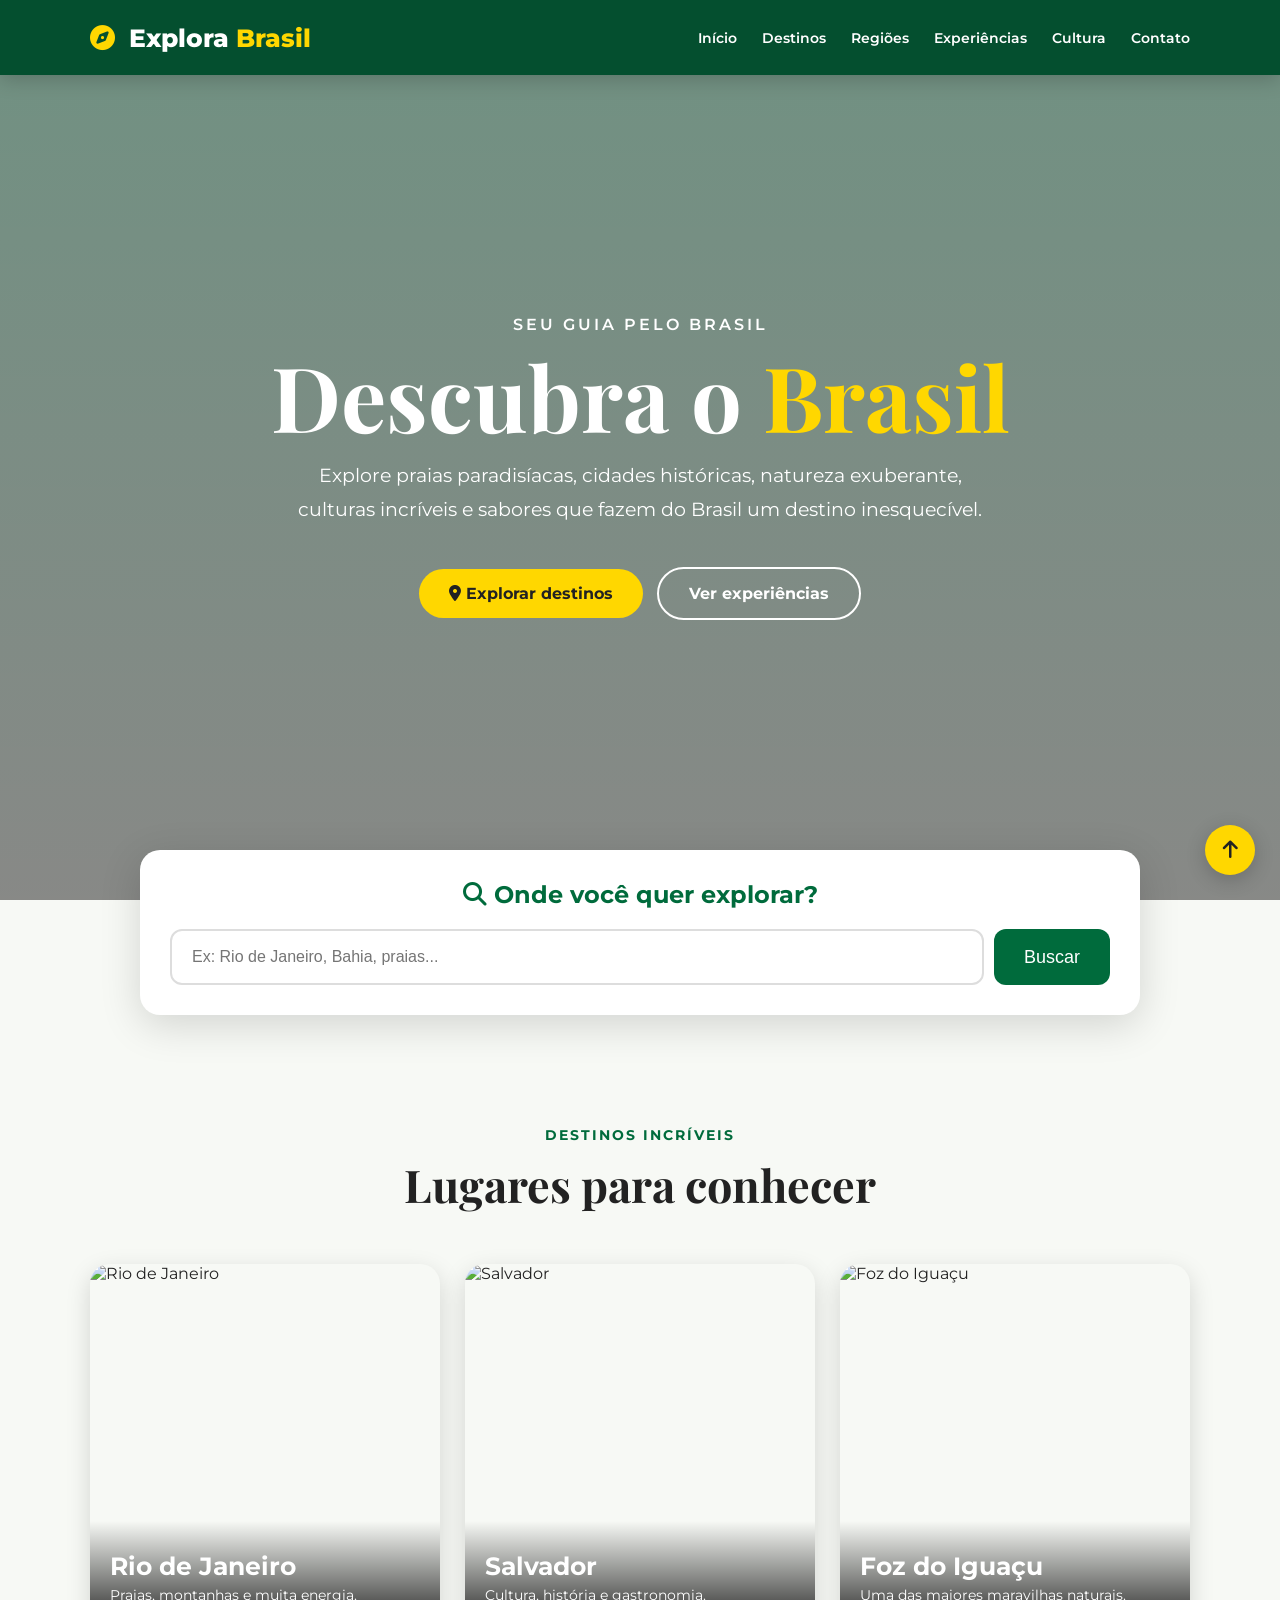
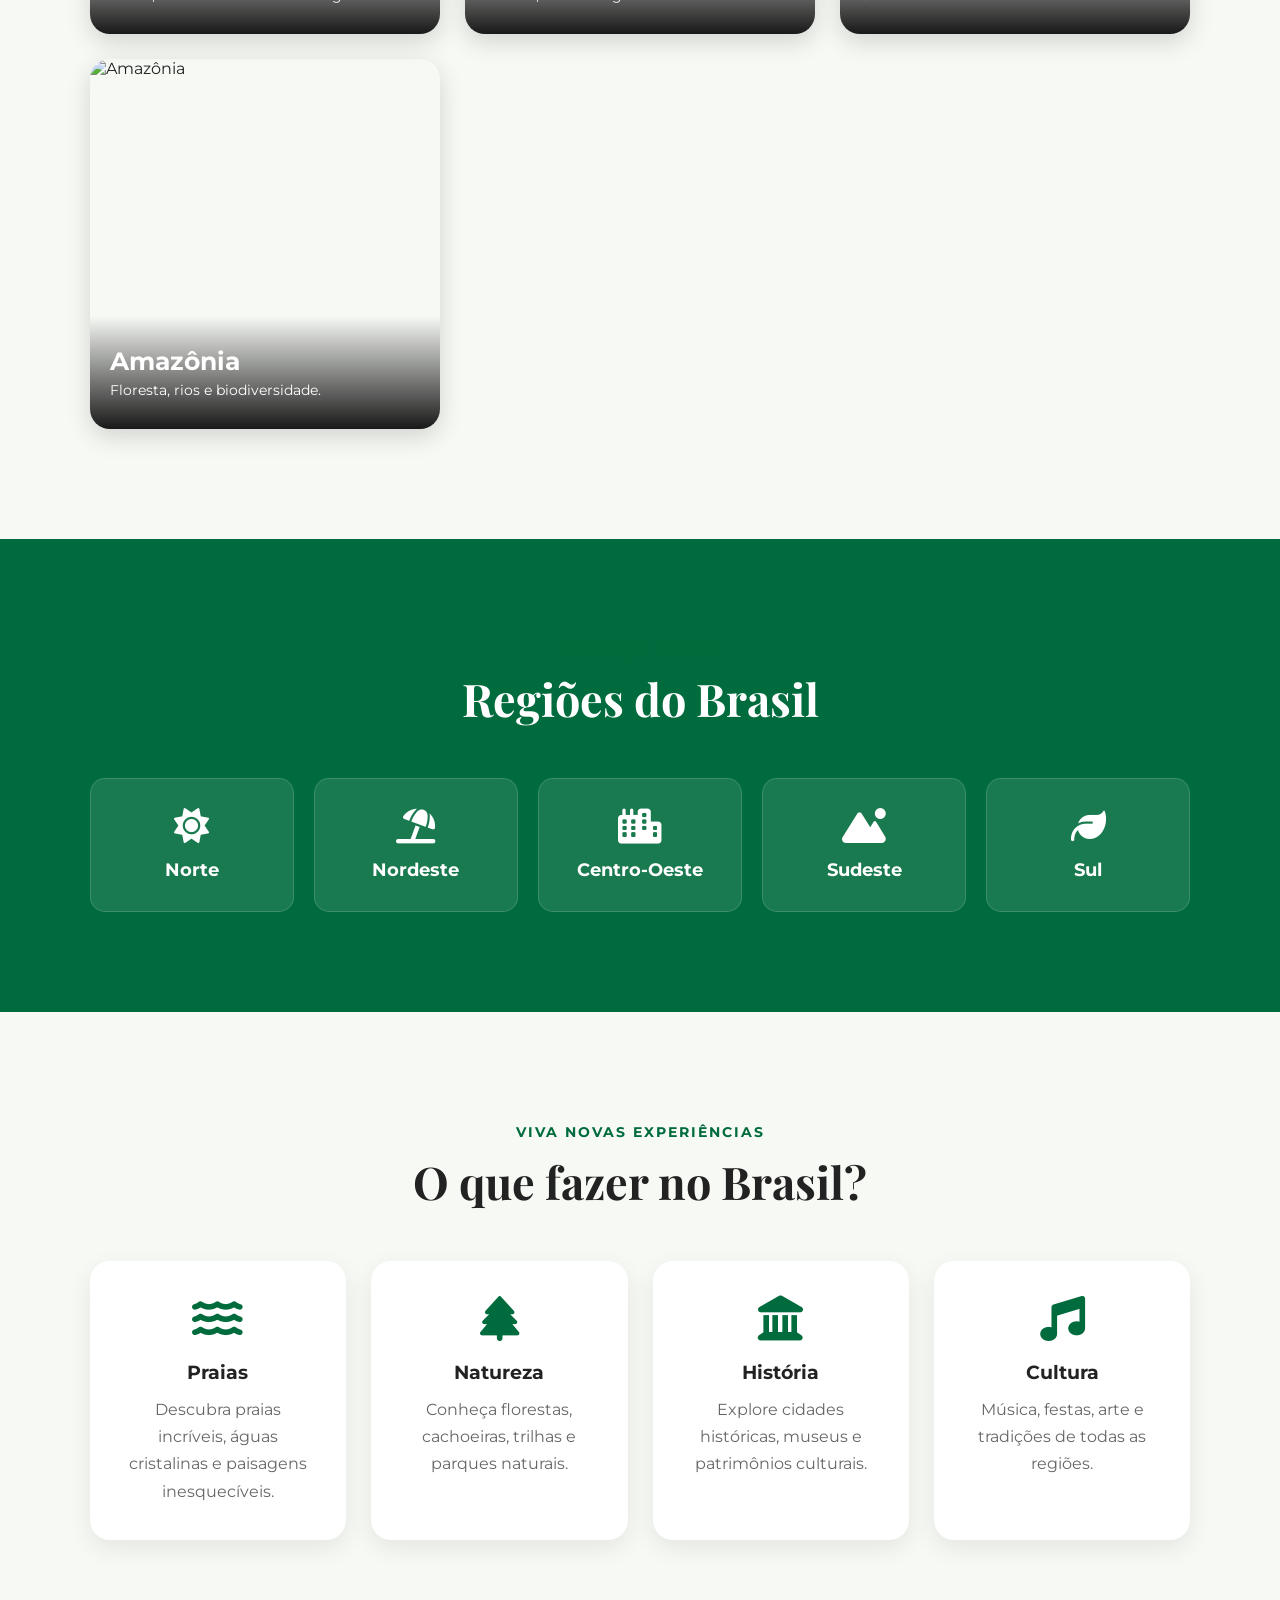
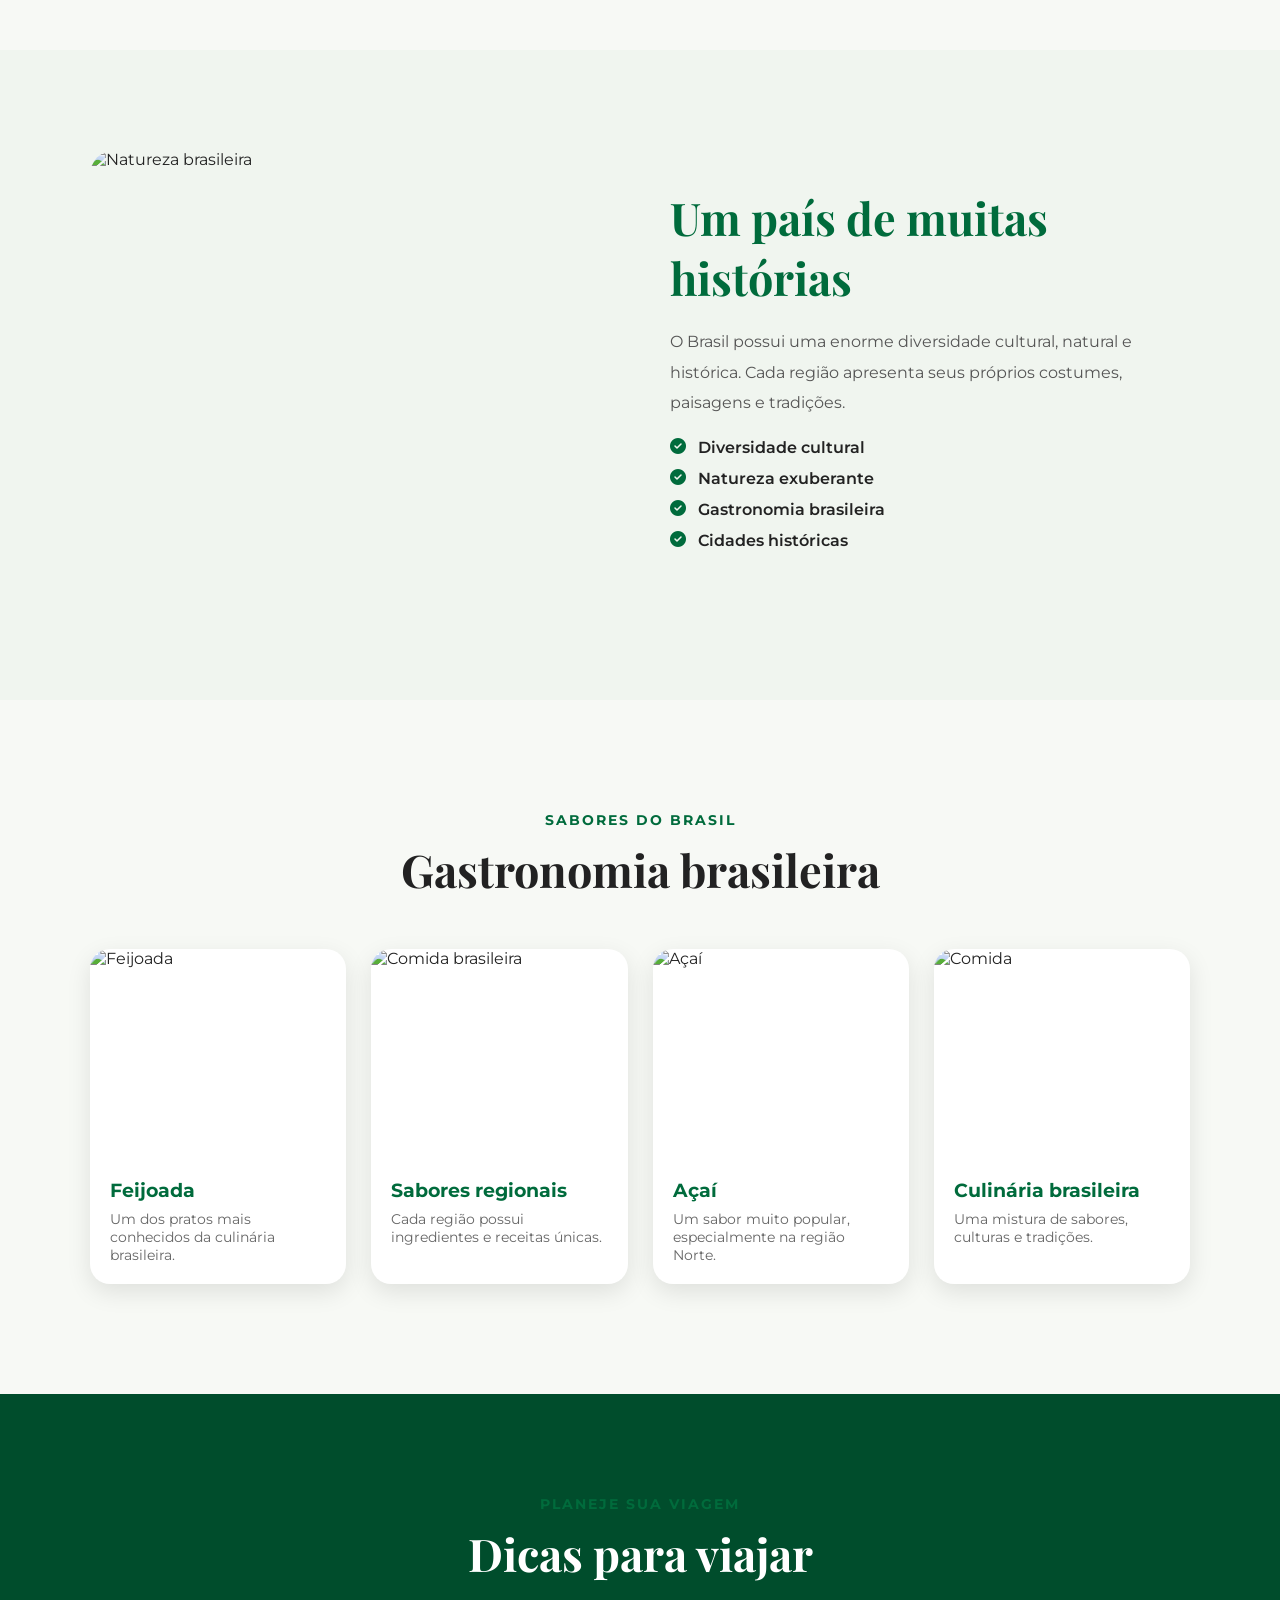
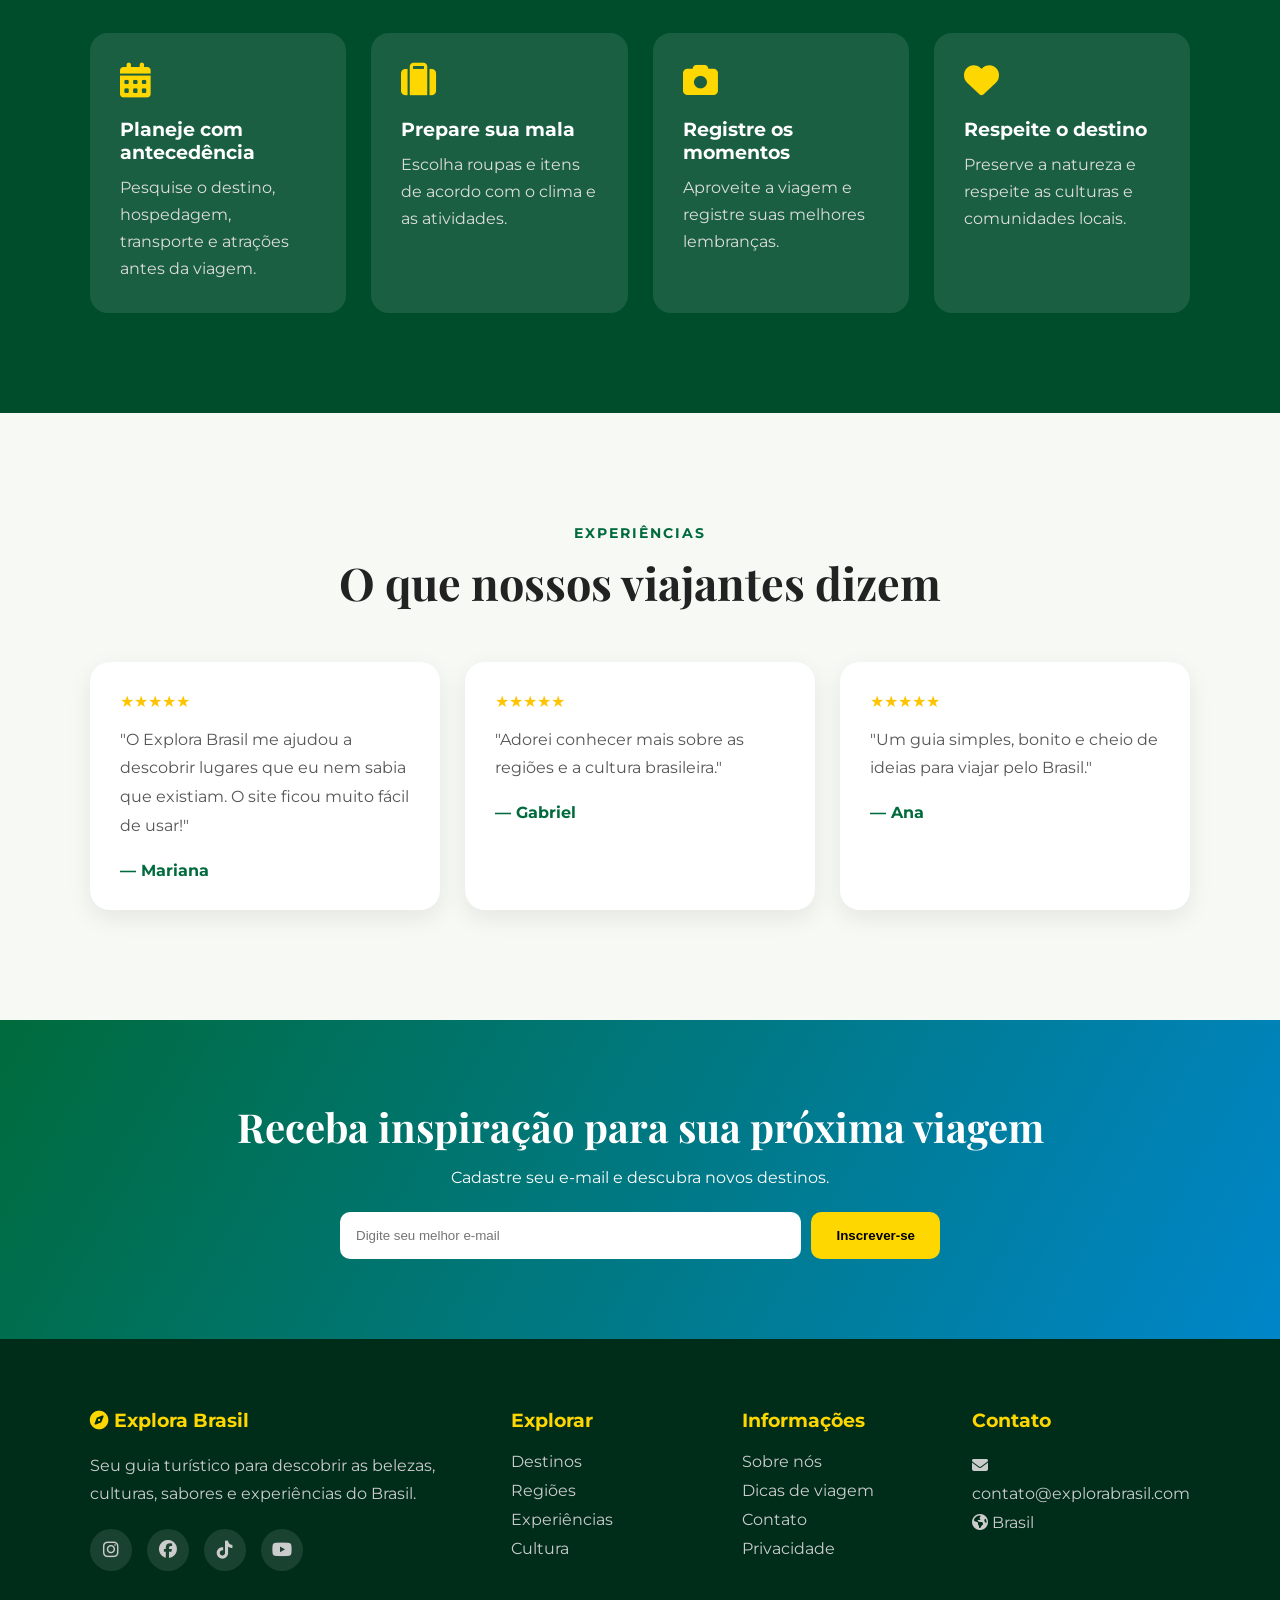
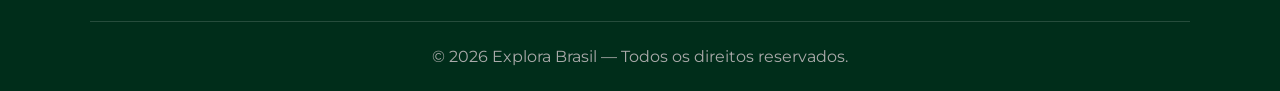
==== commit 5044e57e: "Update index.html" ====
--- a/index.html
+++ b/index.html
@@ -1,330 +1,1962 @@
 <!DOCTYPE html>
 <html lang="pt-BR">
+
 <head>
-<meta charset="UTF-8">
-<meta name="viewport" content="width=device-width, initial-scale=1.0">
-<title>JV CELL | Acessórios para Celular</title>
-
-<!-- Ícones -->
-<link rel="stylesheet" href="https://cdnjs.cloudflare.com/ajax/libs/font-awesome/6.5.2/css/all.min.css">
-
-<!-- Fonte -->
-<link href="https://fonts.googleapis.com/css2?family=Poppins:wght@300;400;600;700&display=swap" rel="stylesheet">
-
-<style>
-
-*{
-margin:0;
-padding:0;
-box-sizing:border-box;
-font-family:'Poppins',sans-serif;
-scroll-behavior:smooth;
-}
-
-body{
-background:#111;
-color:#fff;
-}
-
-header{
-position:fixed;
-top:0;
-left:0;
-width:100%;
-background:#000;
-padding:18px 8%;
-display:flex;
-justify-content:space-between;
-align-items:center;
-z-index:1000;
-box-shadow:0 0 20px #ffd000;
-}
-
-.logo{
-font-size:32px;
-font-weight:bold;
-color:#FFD700;
-}
-
-.logo i{
-margin-right:10px;
-}
-
-nav a{
-text-decoration:none;
-color:white;
-margin-left:25px;
-font-size:17px;
-transition:.3s;
-}
-
-nav a:hover{
-color:#FFD700;
-}
-
-.banner{
-height:100vh;
-display:flex;
-justify-content:center;
-align-items:center;
-text-align:center;
-padding:30px;
-background:linear-gradient(rgba(0,0,0,.75),rgba(0,0,0,.75)),
-url("https://images.unsplash.com/photo-1511707171634-5f897ff02aa9") center/cover;
-}
-
-.banner h1{
-font-size:65px;
-color:#FFD700;
-margin-bottom:15px;
-text-shadow:0 0 20px #FFD700;
-}
-
-.banner p{
-font-size:22px;
-margin-bottom:30px;
-}
-
-.btn{
-display:inline-block;
-padding:15px 35px;
-background:#FFD700;
-color:#000;
-text-decoration:none;
-font-weight:bold;
-border-radius:40px;
-transition:.4s;
-margin:10px;
-}
-
-.btn:hover{
-background:#fff;
-transform:scale(1.08);
-}
-
-.pesquisa{
-background:#1b1b1b;
-padding:60px 8%;
-text-align:center;
-}
-
-.pesquisa h2{
-font-size:40px;
-color:#FFD700;
-margin-bottom:25px;
-}
-
-.caixa-pesquisa{
-display:flex;
-justify-content:center;
-max-width:700px;
-margin:auto;
-}
-
-.caixa-pesquisa input{
-width:100%;
-padding:18px;
-border:none;
-font-size:18px;
-border-radius:50px 0 0 50px;
-outline:none;
-}
-
-.caixa-pesquisa button{
-padding:18px 30px;
-border:none;
-background:#FFD700;
-font-size:18px;
-cursor:pointer;
-border-radius:0 50px 50px 0;
-font-weight:bold;
-}
-
-.sobre{
-padding:90px 8%;
-display:flex;
-flex-wrap:wrap;
-align-items:center;
-gap:50px;
-background:#111;
-}
-
-.sobre img{
-width:450px;
-max-width:100%;
-border-radius:20px;
-box-shadow:0 0 30px #FFD700;
-}
-
-.texto{
-flex:1;
-}
-
-.texto h2{
-font-size:45px;
-color:#FFD700;
-margin-bottom:20px;
-}
-
-.texto p{
-font-size:18px;
-line-height:1.9;
-}
-
-.destaques{
-padding:70px 8%;
-background:#1a1a1a;
-display:grid;
-grid-template-columns:repeat(auto-fit,minmax(250px,1fr));
-gap:30px;
-}
-
-.card{
-background:#000;
-padding:35px;
-border-radius:18px;
-text-align:center;
-transition:.4s;
-border:2px solid transparent;
-}
-
-.card:hover{
-transform:translateY(-10px);
-border-color:#FFD700;
-}
-
-.card i{
-font-size:55px;
-color:#FFD700;
-margin-bottom:20px;
-}
-
-.card h3{
-margin-bottom:15px;
-font-size:25px;
-}
-
-.card p{
-color:#ddd;
-}
-
-section{
-scroll-margin-top:100px;
-}
-
-</style>
+    <meta charset="UTF-8">
+    <meta name="viewport" content="width=device-width, initial-scale=1.0">
+
+    <title>Explora Brasil | Guia Turístico</title>
+
+    <meta name="description"
+        content="Explora Brasil - descubra destinos, culturas, praias, natureza e gastronomia do Brasil.">
+
+    <!-- GOOGLE FONTS -->
+    <link rel="preconnect" href="https://fonts.googleapis.com">
+    <link rel="preconnect" href="https://fonts.gstatic.com" crossorigin>
+
+    <link
+        href="https://fonts.googleapis.com/css2?family=Montserrat:wght@400;500;600;700;800&family=Playfair+Display:wght@600;700;800&display=swap"
+        rel="stylesheet">
+
+    <!-- FONT AWESOME -->
+    <link rel="stylesheet"
+        href="https://cdnjs.cloudflare.com/ajax/libs/font-awesome/6.5.2/css/all.min.css">
+
+    <style>
+
+        /* =========================
+           RESET
+        ========================= */
+
+        * {
+            margin: 0;
+            padding: 0;
+            box-sizing: border-box;
+            scroll-behavior: smooth;
+        }
+
+        body {
+            font-family: 'Montserrat', sans-serif;
+            background: #f7f9f5;
+            color: #222;
+        }
+
+        img {
+            max-width: 100%;
+            display: block;
+        }
+
+        a {
+            text-decoration: none;
+        }
+
+        section {
+            scroll-margin-top: 90px;
+        }
+
+
+        /* =========================
+           VARIÁVEIS
+        ========================= */
+
+        :root {
+            --verde: #006b3c;
+            --verde-escuro: #004d2c;
+            --amarelo: #ffd700;
+            --azul: #0086c9;
+            --branco: #ffffff;
+            --cinza: #f4f4f4;
+            --texto: #222;
+        }
+
+
+        /* =========================
+           HEADER
+        ========================= */
+
+        header {
+            position: fixed;
+            top: 0;
+            left: 0;
+            width: 100%;
+            height: 75px;
+
+            background: rgba(0, 77, 44, 0.96);
+
+            display: flex;
+            align-items: center;
+            justify-content: space-between;
+
+            padding: 0 7%;
+
+            z-index: 1000;
+
+            box-shadow: 0 4px 20px rgba(0,0,0,0.2);
+        }
+
+        .logo {
+            color: white;
+            font-size: 25px;
+            font-weight: 800;
+        }
+
+        .logo span {
+            color: var(--amarelo);
+        }
+
+        .logo i {
+            color: var(--amarelo);
+            margin-right: 7px;
+        }
+
+        nav {
+            display: flex;
+            gap: 25px;
+        }
+
+        nav a {
+            color: white;
+            font-size: 14px;
+            font-weight: 600;
+            transition: 0.3s;
+        }
+
+        nav a:hover {
+            color: var(--amarelo);
+        }
+
+        .menu-btn {
+            display: none;
+            color: white;
+            font-size: 25px;
+            cursor: pointer;
+        }
+
+
+        /* =========================
+           HERO
+        ========================= */
+
+        .hero {
+            min-height: 100vh;
+
+            display: flex;
+            align-items: center;
+            justify-content: center;
+
+            text-align: center;
+
+            padding: 120px 20px 80px;
+
+            background:
+                linear-gradient(
+                    rgba(0, 60, 35, 0.55),
+                    rgba(0, 0, 0, 0.45)
+                ),
+                url("https://images.unsplash.com/photo-1483729558449-99ef09a8c325")
+                center/cover;
+        }
+
+        .hero-content {
+            color: white;
+            max-width: 900px;
+        }
+
+        .hero-content small {
+            font-size: 16px;
+            font-weight: 600;
+            letter-spacing: 3px;
+        }
+
+        .hero h1 {
+            font-family: 'Playfair Display', serif;
+
+            font-size: clamp(48px, 8vw, 90px);
+
+            margin: 15px 0;
+
+            line-height: 1.05;
+        }
+
+        .hero h1 span {
+            color: var(--amarelo);
+        }
+
+        .hero p {
+            font-size: 19px;
+            line-height: 1.8;
+            max-width: 700px;
+            margin: auto;
+        }
+
+        .hero-buttons {
+            margin-top: 35px;
+        }
+
+        .btn {
+            display: inline-block;
+
+            padding: 15px 30px;
+
+            border-radius: 40px;
+
+            font-weight: 700;
+
+            margin: 5px;
+
+            transition: 0.3s;
+        }
+
+        .btn-primary {
+            background: var(--amarelo);
+            color: #222;
+        }
+
+        .btn-secondary {
+            border: 2px solid white;
+            color: white;
+        }
+
+        .btn:hover {
+            transform: translateY(-5px);
+        }
+
+        .btn-primary:hover {
+            background: white;
+        }
+
+        .btn-secondary:hover {
+            background: white;
+            color: var(--verde);
+        }
+
+
+        /* =========================
+           BUSCA
+        ========================= */
+
+        .search-section {
+            background: white;
+
+            width: 85%;
+            max-width: 1000px;
+
+            margin: -50px auto 0;
+
+            position: relative;
+            z-index: 10;
+
+            padding: 30px;
+
+            border-radius: 20px;
+
+            box-shadow: 0 10px 40px rgba(0,0,0,0.15);
+        }
+
+        .search-section h2 {
+            text-align: center;
+            color: var(--verde);
+            margin-bottom: 20px;
+        }
+
+        .search-box {
+            display: flex;
+            gap: 10px;
+        }
+
+        .search-box input {
+            flex: 1;
+
+            padding: 17px 20px;
+
+            border: 2px solid #ddd;
+
+            border-radius: 12px;
+
+            font-size: 16px;
+
+            outline: none;
+        }
+
+        .search-box input:focus {
+            border-color: var(--verde);
+        }
+
+        .search-box button {
+            border: none;
+
+            background: var(--verde);
+
+            color: white;
+
+            padding: 0 30px;
+
+            border-radius: 12px;
+
+            cursor: pointer;
+
+            font-size: 18px;
+        }
+
+
+        /* =========================
+           TÍTULOS
+        ========================= */
+
+        .section-title {
+            text-align: center;
+            margin-bottom: 50px;
+        }
+
+        .section-title span {
+            color: var(--verde);
+            font-weight: 700;
+            letter-spacing: 2px;
+            font-size: 14px;
+        }
+
+        .section-title h2 {
+            font-family: 'Playfair Display', serif;
+
+            font-size: 45px;
+
+            margin-top: 10px;
+        }
+
+
+        /* =========================
+           DESTINOS
+        ========================= */
+
+        .destinos {
+            padding: 110px 7%;
+        }
+
+        .destino-grid {
+            display: grid;
+
+            grid-template-columns:
+                repeat(auto-fit, minmax(260px, 1fr));
+
+            gap: 25px;
+        }
+
+        .destino-card {
+            position: relative;
+
+            height: 370px;
+
+            overflow: hidden;
+
+            border-radius: 20px;
+
+            cursor: pointer;
+
+            box-shadow: 0 8px 25px rgba(0,0,0,0.15);
+        }
+
+        .destino-card img {
+            width: 100%;
+            height: 100%;
+
+            object-fit: cover;
+
+            transition: 0.6s;
+        }
+
+        .destino-card:hover img {
+            transform: scale(1.1);
+        }
+
+        .destino-info {
+            position: absolute;
+
+            bottom: 0;
+            left: 0;
+
+            width: 100%;
+
+            padding: 30px 20px;
+
+            color: white;
+
+            background:
+                linear-gradient(
+                    transparent,
+                    rgba(0,0,0,0.9)
+                );
+        }
+
+        .destino-info h3 {
+            font-size: 25px;
+            margin-bottom: 5px;
+        }
+
+        .destino-info p {
+            font-size: 14px;
+        }
+
+
+        /* =========================
+           REGIÕES
+        ========================= */
+
+        .regioes {
+            background: var(--verde);
+
+            padding: 100px 7%;
+
+            color: white;
+        }
+
+        .regioes .section-title h2 {
+            color: white;
+        }
+
+        .regiao-grid {
+            display: grid;
+
+            grid-template-columns:
+                repeat(auto-fit, minmax(180px, 1fr));
+
+            gap: 20px;
+        }
+
+        .regiao {
+            background: rgba(255,255,255,0.1);
+
+            padding: 30px 15px;
+
+            text-align: center;
+
+            border-radius: 15px;
+
+            transition: 0.3s;
+
+            border: 1px solid rgba(255,255,255,0.15);
+        }
+
+        .regiao:hover {
+            background: var(--amarelo);
+            color: #222;
+            transform: translateY(-8px);
+        }
+
+        .regiao i {
+            font-size: 35px;
+            margin-bottom: 15px;
+        }
+
+        .regiao h3 {
+            font-size: 18px;
+        }
+
+
+        /* =========================
+           EXPERIÊNCIAS
+        ========================= */
+
+        .experiencias {
+            padding: 110px 7%;
+        }
+
+        .experiencia-grid {
+            display: grid;
+
+            grid-template-columns:
+                repeat(auto-fit, minmax(250px, 1fr));
+
+            gap: 25px;
+        }
+
+        .experiencia {
+            background: white;
+
+            padding: 35px;
+
+            border-radius: 20px;
+
+            text-align: center;
+
+            box-shadow: 0 8px 25px rgba(0,0,0,0.08);
+
+            transition: 0.3s;
+        }
+
+        .experiencia:hover {
+            transform: translateY(-8px);
+        }
+
+        .experiencia i {
+            font-size: 45px;
+            color: var(--verde);
+            margin-bottom: 20px;
+        }
+
+        .experiencia h3 {
+            margin-bottom: 12px;
+        }
+
+        .experiencia p {
+            color: #666;
+            line-height: 1.7;
+        }
+
+
+        /* =========================
+           CULTURA
+        ========================= */
+
+        .cultura {
+            padding: 100px 7%;
+
+            background: #f0f5ef;
+        }
+
+        .cultura-container {
+            display: grid;
+
+            grid-template-columns: 1fr 1fr;
+
+            gap: 60px;
+
+            align-items: center;
+        }
+
+        .cultura img {
+            width: 100%;
+
+            height: 450px;
+
+            object-fit: cover;
+
+            border-radius: 25px;
+        }
+
+        .cultura-text h2 {
+            font-family: 'Playfair Display', serif;
+
+            font-size: 45px;
+
+            margin-bottom: 20px;
+
+            color: var(--verde);
+        }
+
+        .cultura-text p {
+            line-height: 1.9;
+
+            color: #555;
+
+            margin-bottom: 20px;
+        }
+
+        .check {
+            display: flex;
+            gap: 12px;
+
+            margin: 12px 0;
+
+            font-weight: 600;
+        }
+
+        .check i {
+            color: var(--verde);
+        }
+
+
+        /* =========================
+           GASTRONOMIA
+        ========================= */
+
+        .gastronomia {
+            padding: 110px 7%;
+        }
+
+        .comidas {
+            display: grid;
+
+            grid-template-columns:
+                repeat(auto-fit, minmax(220px, 1fr));
+
+            gap: 25px;
+        }
+
+        .comida {
+            background: white;
+
+            border-radius: 20px;
+
+            overflow: hidden;
+
+            box-shadow: 0 8px 25px rgba(0,0,0,0.1);
+
+            transition: 0.3s;
+        }
+
+        .comida:hover {
+            transform: translateY(-8px);
+        }
+
+        .comida img {
+            width: 100%;
+            height: 210px;
+
+            object-fit: cover;
+        }
+
+        .comida-info {
+            padding: 20px;
+        }
+
+        .comida-info h3 {
+            color: var(--verde);
+            margin-bottom: 8px;
+        }
+
+        .comida-info p {
+            color: #666;
+            font-size: 14px;
+        }
+
+
+        /* =========================
+           DICAS
+        ========================= */
+
+        .dicas {
+            padding: 100px 7%;
+
+            background: var(--verde-escuro);
+
+            color: white;
+        }
+
+        .dicas .section-title h2 {
+            color: white;
+        }
+
+        .dicas-grid {
+            display: grid;
+
+            grid-template-columns:
+                repeat(auto-fit, minmax(220px, 1fr));
+
+            gap: 25px;
+        }
+
+        .dica {
+            padding: 30px;
+
+            border-radius: 18px;
+
+            background: rgba(255,255,255,0.1);
+        }
+
+        .dica i {
+            color: var(--amarelo);
+
+            font-size: 35px;
+
+            margin-bottom: 20px;
+        }
+
+        .dica h3 {
+            margin-bottom: 10px;
+        }
+
+        .dica p {
+            color: #ddd;
+            line-height: 1.7;
+        }
+
+
+        /* =========================
+           AVALIAÇÕES
+        ========================= */
+
+        .avaliacoes {
+            padding: 110px 7%;
+        }
+
+        .avaliacoes-grid {
+            display: grid;
+
+            grid-template-columns:
+                repeat(auto-fit, minmax(270px, 1fr));
+
+            gap: 25px;
+        }
+
+        .avaliacao {
+            background: white;
+
+            padding: 30px;
+
+            border-radius: 20px;
+
+            box-shadow: 0 8px 25px rgba(0,0,0,0.08);
+        }
+
+        .estrelas {
+            color: #ffc400;
+            margin-bottom: 15px;
+        }
+
+        .avaliacao p {
+            line-height: 1.8;
+            color: #555;
+        }
+
+        .usuario {
+            margin-top: 20px;
+            font-weight: 700;
+            color: var(--verde);
+        }
+
+
+        /* =========================
+           NEWSLETTER
+        ========================= */
+
+        .newsletter {
+            padding: 80px 7%;
+
+            background:
+                linear-gradient(
+                    120deg,
+                    var(--verde),
+                    var(--azul)
+                );
+
+            color: white;
+
+            text-align: center;
+        }
+
+        .newsletter h2 {
+            font-family: 'Playfair Display', serif;
+            font-size: 40px;
+        }
+
+        .newsletter p {
+            margin: 15px 0 25px;
+        }
+
+        .newsletter-form {
+            max-width: 600px;
+            margin: auto;
+
+            display: flex;
+            gap: 10px;
+        }
+
+        .newsletter-form input {
+            flex: 1;
+
+            padding: 16px;
+
+            border: none;
+
+            border-radius: 10px;
+
+            outline: none;
+        }
+
+        .newsletter-form button {
+            padding: 0 25px;
+
+            border: none;
+
+            background: var(--amarelo);
+
+            font-weight: 700;
+
+            border-radius: 10px;
+
+            cursor: pointer;
+        }
+
+
+        /* =========================
+           FOOTER
+        ========================= */
+
+        footer {
+            background: #002d1a;
+
+            color: white;
+
+            padding: 70px 7% 25px;
+        }
+
+        .footer-grid {
+            display: grid;
+
+            grid-template-columns:
+                2fr 1fr 1fr 1fr;
+
+            gap: 40px;
+
+            margin-bottom: 50px;
+        }
+
+        footer h3 {
+            color: var(--amarelo);
+
+            margin-bottom: 20px;
+        }
+
+        footer p {
+            color: #ccc;
+
+            line-height: 1.8;
+        }
+
+        footer ul {
+            list-style: none;
+        }
+
+        footer li {
+            margin: 10px 0;
+        }
+
+        footer a {
+            color: #ccc;
+
+            transition: 0.3s;
+        }
+
+        footer a:hover {
+            color: var(--amarelo);
+        }
+
+        .social {
+            display: flex;
+            gap: 15px;
+
+            margin-top: 20px;
+        }
+
+        .social a {
+            width: 42px;
+            height: 42px;
+
+            display: flex;
+            align-items: center;
+            justify-content: center;
+
+            background: rgba(255,255,255,0.1);
+
+            border-radius: 50%;
+
+            font-size: 18px;
+        }
+
+        .copyright {
+            border-top: 1px solid rgba(255,255,255,0.15);
+
+            padding-top: 25px;
+
+            text-align: center;
+
+            color: #aaa;
+        }
+
+
+        /* =========================
+           VOLTAR AO TOPO
+        ========================= */
+
+        #topo {
+            position: fixed;
+
+            right: 25px;
+            bottom: 25px;
+
+            width: 50px;
+            height: 50px;
+
+            display: flex;
+            align-items: center;
+            justify-content: center;
+
+            background: var(--amarelo);
+
+            color: #222;
+
+            border-radius: 50%;
+
+            font-size: 20px;
+
+            z-index: 999;
+
+            box-shadow: 0 5px 20px rgba(0,0,0,0.2);
+        }
+
+
+        /* =========================
+           RESPONSIVIDADE
+        ========================= */
+
+        @media(max-width:900px) {
+
+            nav {
+                position: absolute;
+
+                top: 75px;
+                right: -100%;
+
+                width: 250px;
+
+                background: var(--verde-escuro);
+
+                flex-direction: column;
+
+                padding: 25px;
+
+                transition: 0.4s;
+            }
+
+            nav.active {
+                right: 0;
+            }
+
+            .menu-btn {
+                display: block;
+            }
+
+            .cultura-container {
+                grid-template-columns: 1fr;
+            }
+
+            .footer-grid {
+                grid-template-columns: 1fr 1fr;
+            }
+
+        }
+
+        @media(max-width:600px) {
+
+            header {
+                padding: 0 5%;
+            }
+
+            .hero h1 {
+                font-size: 50px;
+            }
+
+            .hero p {
+                font-size: 16px;
+            }
+
+            .search-box {
+                flex-direction: column;
+            }
+
+            .search-box button {
+                padding: 15px;
+            }
+
+            .section-title h2 {
+                font-size: 35px;
+            }
+
+            .cultura-text h2 {
+                font-size: 35px;
+            }
+
+            .newsletter-form {
+                flex-direction: column;
+            }
+
+            .newsletter-form button {
+                padding: 15px;
+            }
+
+            .footer-grid {
+                grid-template-columns: 1fr;
+            }
+
+        }
+
+    </style>
 </head>
 
+
 <body>
 
+
+<!-- =========================
+     HEADER
+========================= -->
+
 <header>
 
-<div class="logo">
-<i class="fa-solid fa-mobile-screen-button"></i>
-JV CELL
-</div>
-
-<nav>
-<a href="#inicio">Início</a>
-<a href="#sobre">Sobre</a>
-<a href="#produtos">Produtos</a>
-<a href="#servicos">Serviços</a>
-<a href="#contato">Contato</a>
-</nav>
+    <a href="#inicio" class="logo">
+        <i class="fa-solid fa-compass"></i>
+        Explora <span>Brasil</span>
+    </a>
+
+    <nav id="menu">
+
+        <a href="#inicio">Início</a>
+
+        <a href="#destinos">Destinos</a>
+
+        <a href="#regioes">Regiões</a>
+
+        <a href="#experiencias">Experiências</a>
+
+        <a href="#cultura">Cultura</a>
+
+        <a href="#contato">Contato</a>
+
+    </nav>
+
+    <div class="menu-btn" onclick="abrirMenu()">
+        <i class="fa-solid fa-bars"></i>
+    </div>
 
 </header>
 
-<section class="banner" id="inicio">
-
-<div>
-
-<h1>JV CELL</h1>
-
-<p>
-A melhor loja de acessórios para celular.
-Qualidade, preço baixo e atendimento de confiança.
-</p>
-
-<a href="#produtos" class="btn">
-Ver Produtos
+
+<!-- =========================
+     HERO
+========================= -->
+
+<section class="hero" id="inicio">
+
+    <div class="hero-content">
+
+        <small>SEU GUIA PELO BRASIL</small>
+
+        <h1>
+            Descubra o
+            <span>Brasil</span>
+        </h1>
+
+        <p>
+            Explore praias paradisíacas, cidades históricas,
+            natureza exuberante, culturas incríveis e sabores
+            que fazem do Brasil um destino inesquecível.
+        </p>
+
+        <div class="hero-buttons">
+
+            <a href="#destinos" class="btn btn-primary">
+                <i class="fa-solid fa-location-dot"></i>
+                Explorar destinos
+            </a>
+
+            <a href="#experiencias" class="btn btn-secondary">
+                Ver experiências
+            </a>
+
+        </div>
+
+    </div>
+
+</section>
+
+
+<!-- =========================
+     BUSCA
+========================= -->
+
+<section class="search-section">
+
+    <h2>
+        <i class="fa-solid fa-magnifying-glass"></i>
+        Onde você quer explorar?
+    </h2>
+
+    <div class="search-box">
+
+        <input
+            type="text"
+            id="pesquisa"
+            placeholder="Ex: Rio de Janeiro, Bahia, praias..."
+        >
+
+        <button onclick="buscarDestino()">
+            Buscar
+        </button>
+
+    </div>
+
+</section>
+
+
+<!-- =========================
+     DESTINOS
+========================= -->
+
+<section class="destinos" id="destinos">
+
+    <div class="section-title">
+
+        <span>DESTINOS INCRÍVEIS</span>
+
+        <h2>
+            Lugares para conhecer
+        </h2>
+
+    </div>
+
+
+    <div class="destino-grid">
+
+
+        <article class="destino-card">
+
+            <img
+                src="https://images.unsplash.com/photo-1483729558449-99ef09a8c325"
+                alt="Rio de Janeiro">
+
+            <div class="destino-info">
+
+                <h3>Rio de Janeiro</h3>
+
+                <p>
+                    Praias, montanhas e muita energia.
+                </p>
+
+            </div>
+
+        </article>
+
+
+        <article class="destino-card">
+
+            <img
+                src="https://images.unsplash.com/photo-1544989164-31dc3c645987"
+                alt="Salvador">
+
+            <div class="destino-info">
+
+                <h3>Salvador</h3>
+
+                <p>
+                    Cultura, história e gastronomia.
+                </p>
+
+            </div>
+
+        </article>
+
+
+        <article class="destino-card">
+
+            <img
+                src="https://images.unsplash.com/photo-1539650116574-75c0c6d73f6e"
+                alt="Foz do Iguaçu">
+
+            <div class="destino-info">
+
+                <h3>Foz do Iguaçu</h3>
+
+                <p>
+                    Uma das maiores maravilhas naturais.
+                </p>
+
+            </div>
+
+        </article>
+
+
+        <article class="destino-card">
+
+            <img
+                src="https://images.unsplash.com/photo-1526392060635-9d6019884377"
+                alt="Amazônia">
+
+            <div class="destino-info">
+
+                <h3>Amazônia</h3>
+
+                <p>
+                    Floresta, rios e biodiversidade.
+                </p>
+
+            </div>
+
+        </article>
+
+
+    </div>
+
+</section>
+
+
+<!-- =========================
+     REGIÕES
+========================= -->
+
+<section class="regioes" id="regioes">
+
+    <div class="section-title">
+
+        <span>CONHEÇA O PAÍS</span>
+
+        <h2>Regiões do Brasil</h2>
+
+    </div>
+
+
+    <div class="regiao-grid">
+
+        <div class="regiao">
+            <i class="fa-solid fa-sun"></i>
+            <h3>Norte</h3>
+        </div>
+
+        <div class="regiao">
+            <i class="fa-solid fa-umbrella-beach"></i>
+            <h3>Nordeste</h3>
+        </div>
+
+        <div class="regiao">
+            <i class="fa-solid fa-city"></i>
+            <h3>Centro-Oeste</h3>
+        </div>
+
+        <div class="regiao">
+            <i class="fa-solid fa-mountain-sun"></i>
+            <h3>Sudeste</h3>
+        </div>
+
+        <div class="regiao">
+            <i class="fa-solid fa-leaf"></i>
+            <h3>Sul</h3>
+        </div>
+
+    </div>
+
+</section>
+
+
+<!-- =========================
+     EXPERIÊNCIAS
+========================= -->
+
+<section class="experiencias" id="experiencias">
+
+    <div class="section-title">
+
+        <span>VIVA NOVAS EXPERIÊNCIAS</span>
+
+        <h2>O que fazer no Brasil?</h2>
+
+    </div>
+
+
+    <div class="experiencia-grid">
+
+        <div class="experiencia">
+
+            <i class="fa-solid fa-water"></i>
+
+            <h3>Praias</h3>
+
+            <p>
+                Descubra praias incríveis,
+                águas cristalinas e paisagens
+                inesquecíveis.
+            </p>
+
+        </div>
+
+
+        <div class="experiencia">
+
+            <i class="fa-solid fa-tree"></i>
+
+            <h3>Natureza</h3>
+
+            <p>
+                Conheça florestas, cachoeiras,
+                trilhas e parques naturais.
+            </p>
+
+        </div>
+
+
+        <div class="experiencia">
+
+            <i class="fa-solid fa-landmark"></i>
+
+            <h3>História</h3>
+
+            <p>
+                Explore cidades históricas,
+                museus e patrimônios culturais.
+            </p>
+
+        </div>
+
+
+        <div class="experiencia">
+
+            <i class="fa-solid fa-music"></i>
+
+            <h3>Cultura</h3>
+
+            <p>
+                Música, festas, arte e tradições
+                de todas as regiões.
+            </p>
+
+        </div>
+
+    </div>
+
+</section>
+
+
+<!-- =========================
+     CULTURA
+========================= -->
+
+<section class="cultura" id="cultura">
+
+    <div class="cultura-container">
+
+        <img
+            src="https://images.unsplash.com/photo-1526392060635-9d6019884377"
+            alt="Natureza brasileira">
+
+
+        <div class="cultura-text">
+
+            <h2>
+                Um país de muitas histórias
+            </h2>
+
+            <p>
+                O Brasil possui uma enorme diversidade
+                cultural, natural e histórica.
+                Cada região apresenta seus próprios
+                costumes, paisagens e tradições.
+            </p>
+
+            <div class="check">
+                <i class="fa-solid fa-circle-check"></i>
+                Diversidade cultural
+            </div>
+
+            <div class="check">
+                <i class="fa-solid fa-circle-check"></i>
+                Natureza exuberante
+            </div>
+
+            <div class="check">
+                <i class="fa-solid fa-circle-check"></i>
+                Gastronomia brasileira
+            </div>
+
+            <div class="check">
+                <i class="fa-solid fa-circle-check"></i>
+                Cidades históricas
+            </div>
+
+        </div>
+
+    </div>
+
+</section>
+
+
+<!-- =========================
+     GASTRONOMIA
+========================= -->
+
+<section class="gastronomia">
+
+    <div class="section-title">
+
+        <span>SABORES DO BRASIL</span>
+
+        <h2>Gastronomia brasileira</h2>
+
+    </div>
+
+
+    <div class="comidas">
+
+
+        <div class="comida">
+
+            <img
+                src="https://images.unsplash.com/photo-1589302168068-964664d93dc0"
+                alt="Feijoada">
+
+            <div class="comida-info">
+
+                <h3>Feijoada</h3>
+
+                <p>
+                    Um dos pratos mais conhecidos
+                    da culinária brasileira.
+                </p>
+
+            </div>
+
+        </div>
+
+
+        <div class="comida">
+
+            <img
+                src="https://images.unsplash.com/photo-1601050690597-df0568f70950"
+                alt="Comida brasileira">
+
+            <div class="comida-info">
+
+                <h3>Sabores regionais</h3>
+
+                <p>
+                    Cada região possui ingredientes
+                    e receitas únicas.
+                </p>
+
+            </div>
+
+        </div>
+
+
+        <div class="comida">
+
+            <img
+                src="https://images.unsplash.com/photo-1579954115545-a95591f28bfc"
+                alt="Açaí">
+
+            <div class="comida-info">
+
+                <h3>Açaí</h3>
+
+                <p>
+                    Um sabor muito popular,
+                    especialmente na região Norte.
+                </p>
+
+            </div>
+
+        </div>
+
+
+        <div class="comida">
+
+            <img
+                src="https://images.unsplash.com/photo-1600891964092-4316c288032e"
+                alt="Comida">
+
+            <div class="comida-info">
+
+                <h3>Culinária brasileira</h3>
+
+                <p>
+                    Uma mistura de sabores,
+                    culturas e tradições.
+                </p>
+
+            </div>
+
+        </div>
+
+
+    </div>
+
+</section>
+
+
+<!-- =========================
+     DICAS
+========================= -->
+
+<section class="dicas">
+
+    <div class="section-title">
+
+        <span>PLANEJE SUA VIAGEM</span>
+
+        <h2>Dicas para viajar</h2>
+
+    </div>
+
+
+    <div class="dicas-grid">
+
+
+        <div class="dica">
+
+            <i class="fa-solid fa-calendar-days"></i>
+
+            <h3>Planeje com antecedência</h3>
+
+            <p>
+                Pesquise o destino, hospedagem,
+                transporte e atrações antes da viagem.
+            </p>
+
+        </div>
+
+
+        <div class="dica">
+
+            <i class="fa-solid fa-suitcase"></i>
+
+            <h3>Prepare sua mala</h3>
+
+            <p>
+                Escolha roupas e itens de acordo
+                com o clima e as atividades.
+            </p>
+
+        </div>
+
+
+        <div class="dica">
+
+            <i class="fa-solid fa-camera"></i>
+
+            <h3>Registre os momentos</h3>
+
+            <p>
+                Aproveite a viagem e registre
+                suas melhores lembranças.
+            </p>
+
+        </div>
+
+
+        <div class="dica">
+
+            <i class="fa-solid fa-heart"></i>
+
+            <h3>Respeite o destino</h3>
+
+            <p>
+                Preserve a natureza e respeite
+                as culturas e comunidades locais.
+            </p>
+
+        </div>
+
+
+    </div>
+
+</section>
+
+
+<!-- =========================
+     AVALIAÇÕES
+========================= -->
+
+<section class="avaliacoes">
+
+    <div class="section-title">
+
+        <span>EXPERIÊNCIAS</span>
+
+        <h2>O que nossos viajantes dizem</h2>
+
+    </div>
+
+
+    <div class="avaliacoes-grid">
+
+
+        <div class="avaliacao">
+
+            <div class="estrelas">
+                ★★★★★
+            </div>
+
+            <p>
+                "O Explora Brasil me ajudou a descobrir
+                lugares que eu nem sabia que existiam.
+                O site ficou muito fácil de usar!"
+            </p>
+
+            <div class="usuario">
+                — Mariana
+            </div>
+
+        </div>
+
+
+        <div class="avaliacao">
+
+            <div class="estrelas">
+                ★★★★★
+            </div>
+
+            <p>
+                "Adorei conhecer mais sobre as regiões
+                e a cultura brasileira."
+            </p>
+
+            <div class="usuario">
+                — Gabriel
+            </div>
+
+        </div>
+
+
+        <div class="avaliacao">
+
+            <div class="estrelas">
+                ★★★★★
+            </div>
+
+            <p>
+                "Um guia simples, bonito e cheio
+                de ideias para viajar pelo Brasil."
+            </p>
+
+            <div class="usuario">
+                — Ana
+            </div>
+
+        </div>
+
+
+    </div>
+
+</section>
+
+
+<!-- =========================
+     NEWSLETTER
+========================= -->
+
+<section class="newsletter">
+
+    <h2>
+        Receba inspiração para sua próxima viagem
+    </h2>
+
+    <p>
+        Cadastre seu e-mail e descubra novos destinos.
+    </p>
+
+    <div class="newsletter-form">
+
+        <input
+            type="email"
+            id="email"
+            placeholder="Digite seu melhor e-mail">
+
+        <button onclick="inscrever()">
+            Inscrever-se
+        </button>
+
+    </div>
+
+</section>
+
+
+<!-- =========================
+     FOOTER
+========================= -->
+
+<footer id="contato">
+
+    <div class="footer-grid">
+
+
+        <div>
+
+            <h3>
+                <i class="fa-solid fa-compass"></i>
+                Explora Brasil
+            </h3>
+
+            <p>
+                Seu guia turístico para descobrir
+                as belezas, culturas, sabores e
+                experiências do Brasil.
+            </p>
+
+            <div class="social">
+
+                <a href="#">
+                    <i class="fa-brands fa-instagram"></i>
+                </a>
+
+                <a href="#">
+                    <i class="fa-brands fa-facebook"></i>
+                </a>
+
+                <a href="#">
+                    <i class="fa-brands fa-tiktok"></i>
+                </a>
+
+                <a href="#">
+                    <i class="fa-brands fa-youtube"></i>
+                </a>
+
+            </div>
+
+        </div>
+
+
+        <div>
+
+            <h3>Explorar</h3>
+
+            <ul>
+
+                <li>
+                    <a href="#destinos">Destinos</a>
+                </li>
+
+                <li>
+                    <a href="#regioes">Regiões</a>
+                </li>
+
+                <li>
+                    <a href="#experiencias">Experiências</a>
+                </li>
+
+                <li>
+                    <a href="#cultura">Cultura</a>
+                </li>
+
+            </ul>
+
+        </div>
+
+
+        <div>
+
+            <h3>Informações</h3>
+
+            <ul>
+
+                <li>
+                    <a href="#">Sobre nós</a>
+                </li>
+
+                <li>
+                    <a href="#">Dicas de viagem</a>
+                </li>
+
+                <li>
+                    <a href="#">Contato</a>
+                </li>
+
+                <li>
+                    <a href="#">Privacidade</a>
+                </li>
+
+            </ul>
+
+        </div>
+
+
+        <div>
+
+            <h3>Contato</h3>
+
+            <p>
+                <i class="fa-solid fa-envelope"></i>
+                contato@explorabrasil.com
+            </p>
+
+            <p>
+                <i class="fa-solid fa-earth-americas"></i>
+                Brasil
+            </p>
+
+        </div>
+
+
+    </div>
+
+
+    <div class="copyright">
+
+        © 2026 Explora Brasil —
+        Todos os direitos reservados.
+
+    </div>
+
+</footer>
+
+
+<!-- =========================
+     VOLTAR AO TOPO
+========================= -->
+
+<a href="#inicio" id="topo">
+
+    <i class="fa-solid fa-arrow-up"></i>
+
 </a>
 
-<a href="#contato" class="btn">
-Fale Conosco
-</a>
-
-</div>
-
-</section>
-
-<section class="pesquisa">
-
-<h2>Encontre seu acessório</h2>
-
-<div class="caixa-pesquisa">
-
-<input
-type="text"
-placeholder="Pesquisar capinhas, cabos, carregadores, fones..."
->
-
-<button>
-<i class="fa-solid fa-magnifying-glass"></i>
-</button>
-
-</div>
-
-</section>
-
-<section class="sobre" id="sobre">
-
-<img src="https://images.unsplash.com/photo-1512499617640-c74ae3a79d37" alt="Loja">
-
-<div class="texto">
-
-<h2>Quem Somos</h2>
-
-<p>
-A <strong>JV CELL</strong> é especializada em acessórios para celulares.
-Trabalhamos com capinhas, películas, cabos, carregadores, fones de ouvido e diversos acessórios de alta qualidade.
-
-Também oferecemos serviços de <strong>impressão</strong> e <strong>xerox</strong>, sempre com rapidez, qualidade e ótimo atendimento.
-</p>
-
-</div>
-
-</section>
-
-<section class="destaques">
-
-<div class="card">
-<i class="fa-solid fa-truck-fast"></i>
-<h3>Entrega Rápida</h3>
-<p>Agilidade e segurança em cada pedido.</p>
-</div>
-
-<div class="card">
-<i class="fa-solid fa-shield-halved"></i>
-<h3>Qualidade Garantida</h3>
-<p>Acessórios das melhores marcas.</p>
-</div>
-
-<div class="card">
-<i class="fa-solid fa-headset"></i>
-<h3>Atendimento</h3>
-<p>Suporte rápido pelo WhatsApp.</p>
-</div>
-
-<div class="card">
-<i class="fa-solid fa-print"></i>
-<h3>Impressão e Xerox</h3>
-<p>Documentos coloridos e preto e branco.</p>
-</div>
-
-</section>
-
-<!-- A Parte 2 continuará com:
-Produtos, carrinho, promoções, avaliações e muito mais. -->
+
+<!-- =========================
+     JAVASCRIPT
+========================= -->
+
+<script>
+
+    /* MENU MOBILE */
+
+    function abrirMenu() {
+
+        const menu = document.getElementById("menu");
+
+        menu.classList.toggle("active");
+
+    }
+
+
+    /* PESQUISA */
+
+    function buscarDestino() {
+
+        const pesquisa =
+            document.getElementById("pesquisa").value
+            .toLowerCase()
+            .trim();
+
+        if (pesquisa === "") {
+
+            alert("Digite um destino para pesquisar!");
+
+            return;
+
+        }
+
+        const destinos = [
+            "rio de janeiro",
+            "salvador",
+            "foz do iguaçu",
+            "amazônia",
+            "norte",
+            "nordeste",
+            "sul",
+            "sudeste",
+            "centro-oeste",
+            "praia",
+            "natureza"
+        ];
+
+        const encontrado =
+            destinos.some(destino =>
+                destino.includes(pesquisa)
+            );
+
+        if (encontrado) {
+
+            alert(
+                "Boa escolha! 🌎✨\n\n" +
+                "Encontramos informações sobre: " +
+                pesquisa
+            );
+
+            document
+                .getElementById("destinos")
+                .scrollIntoView({
+                    behavior: "smooth"
+                });
+
+        } else {
+
+            alert(
+                "Ainda não temos esse destino cadastrado. " +
+                "Experimente pesquisar por Rio de Janeiro, " +
+                "Salvador, Foz do Iguaçu ou Amazônia."
+            );
+
+        }
+
+    }
+
+
+    /* NEWSLETTER */
+
+    function inscrever() {
+
+        const email =
+            document.getElementById("email").value;
+
+        if (email === "") {
+
+            alert("Digite seu e-mail!");
+
+            return;
+
+        }
+
+        if (!email.includes("@")) {
+
+            alert("Digite um e-mail válido!");
+
+            return;
+
+        }
+
+        alert(
+            "Cadastro realizado com sucesso! 🇧🇷✨\n\n" +
+            "Agora você receberá novidades do Explora Brasil."
+        );
+
+        document.getElementById("email").value = "";
+
+    }
+
+
+    /* ANIMAÇÃO AO ROLAR */
+
+    const elementos =
+        document.querySelectorAll(
+            ".destino-card, .experiencia, .comida, .dica, .avaliacao"
+        );
+
+    const observador =
+        new IntersectionObserver(
+            entradas => {
+
+                entradas.forEach(entrada => {
+
+                    if (entrada.isIntersecting) {
+
+                        entrada.target.style.opacity = "1";
+
+                        entrada.target.style.transform =
+                            "translateY(0)";
+
+                    }
+
+                });
+
+            },
+            {
+                threshold: 0.15
+            }
+        );
+
+
+    elementos.forEach(elemento => {
+
+        elemento.style.opacity = "0";
+
+        elemento.style.transform =
+            "translateY(30px)";
+
+        elemento.style.transition =
+            "opacity .7s ease, transform .7s ease";
+
+        observador.observe(elemento);
+
+    });
+
+
+</script>
 
 </body>
 </html>
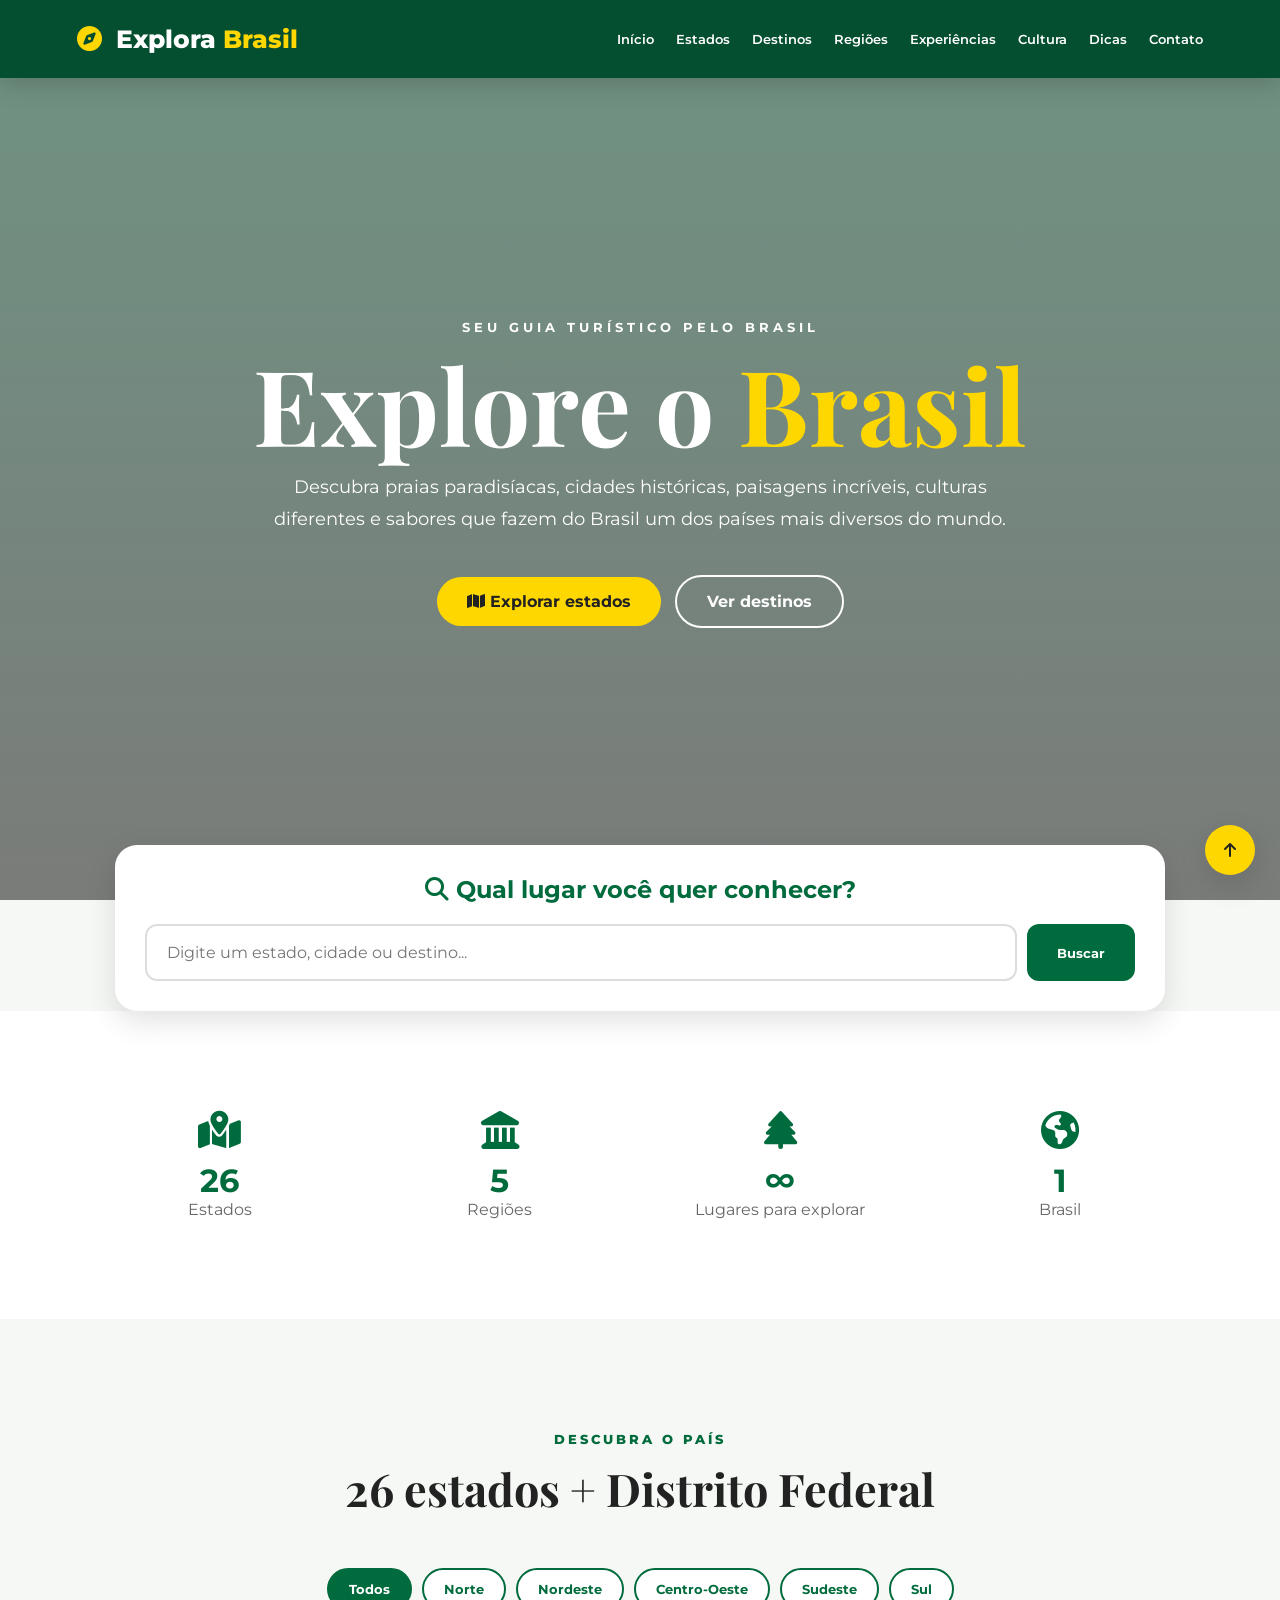
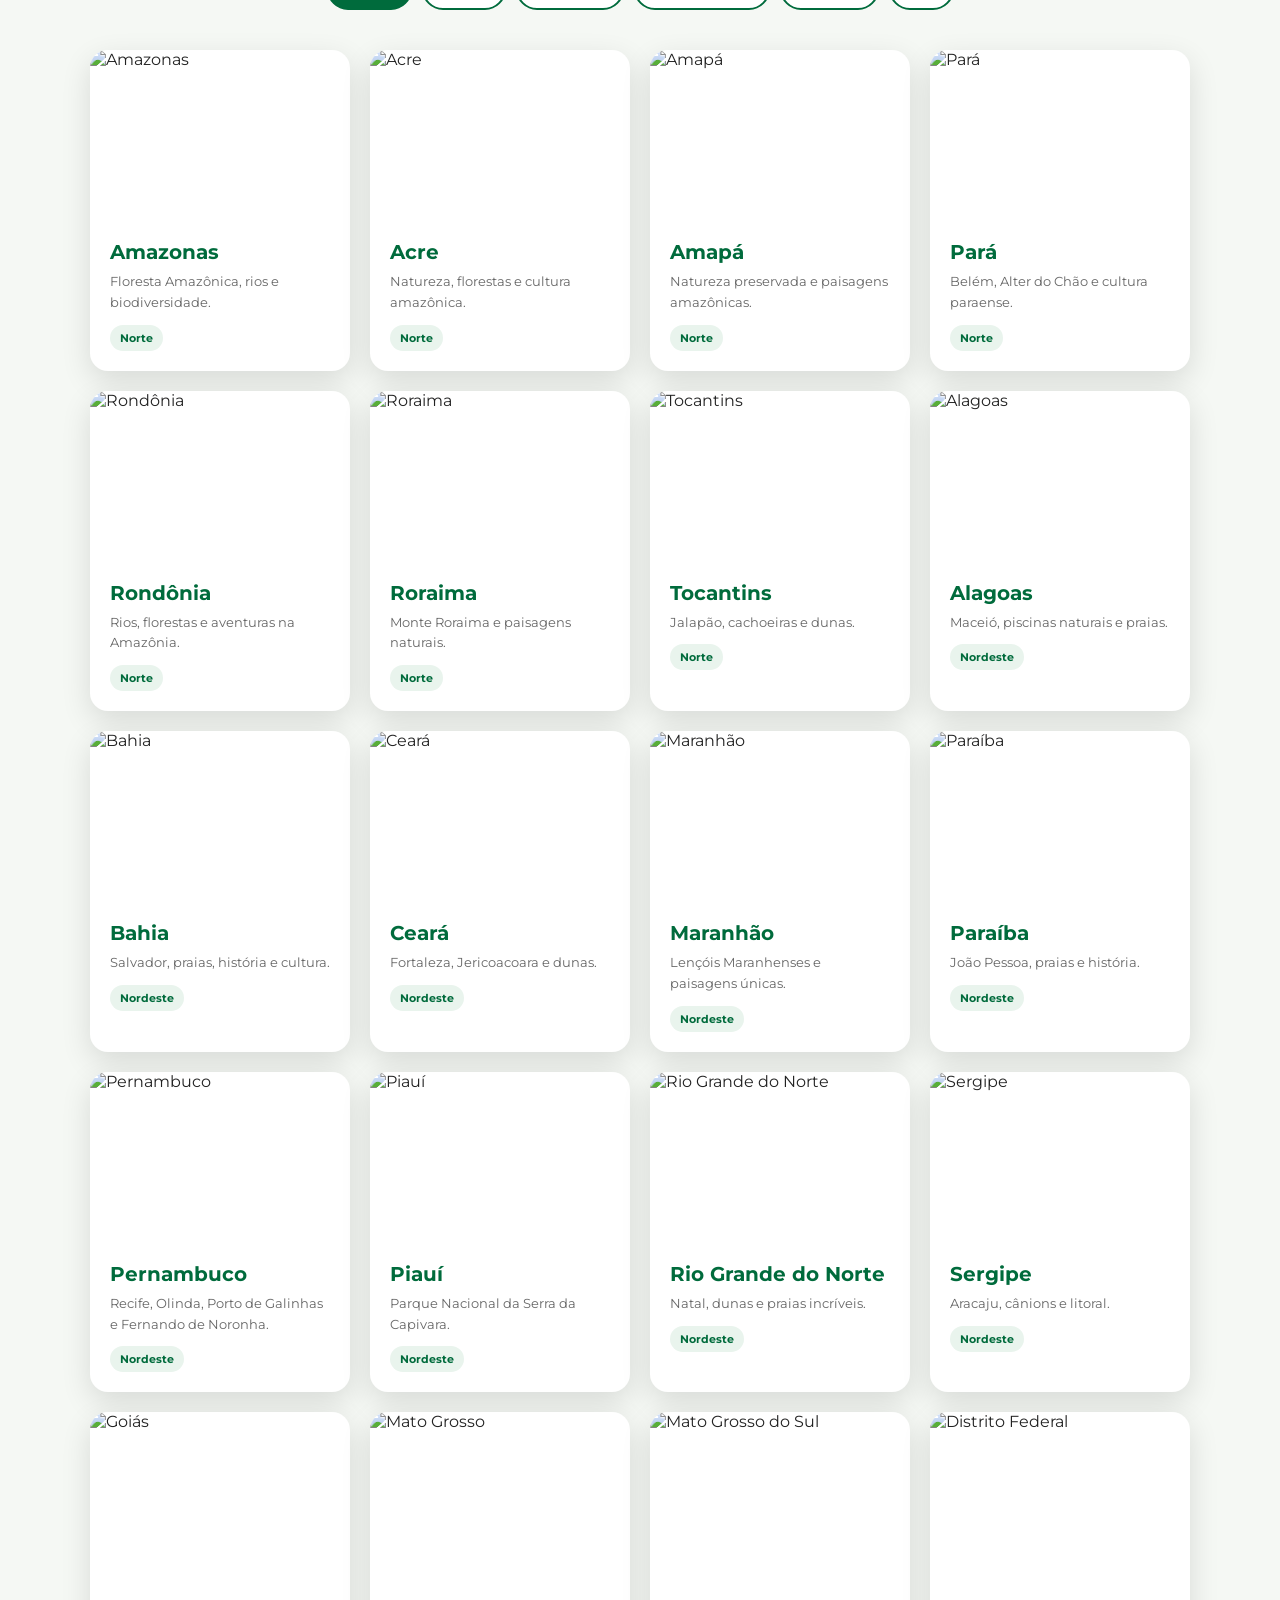
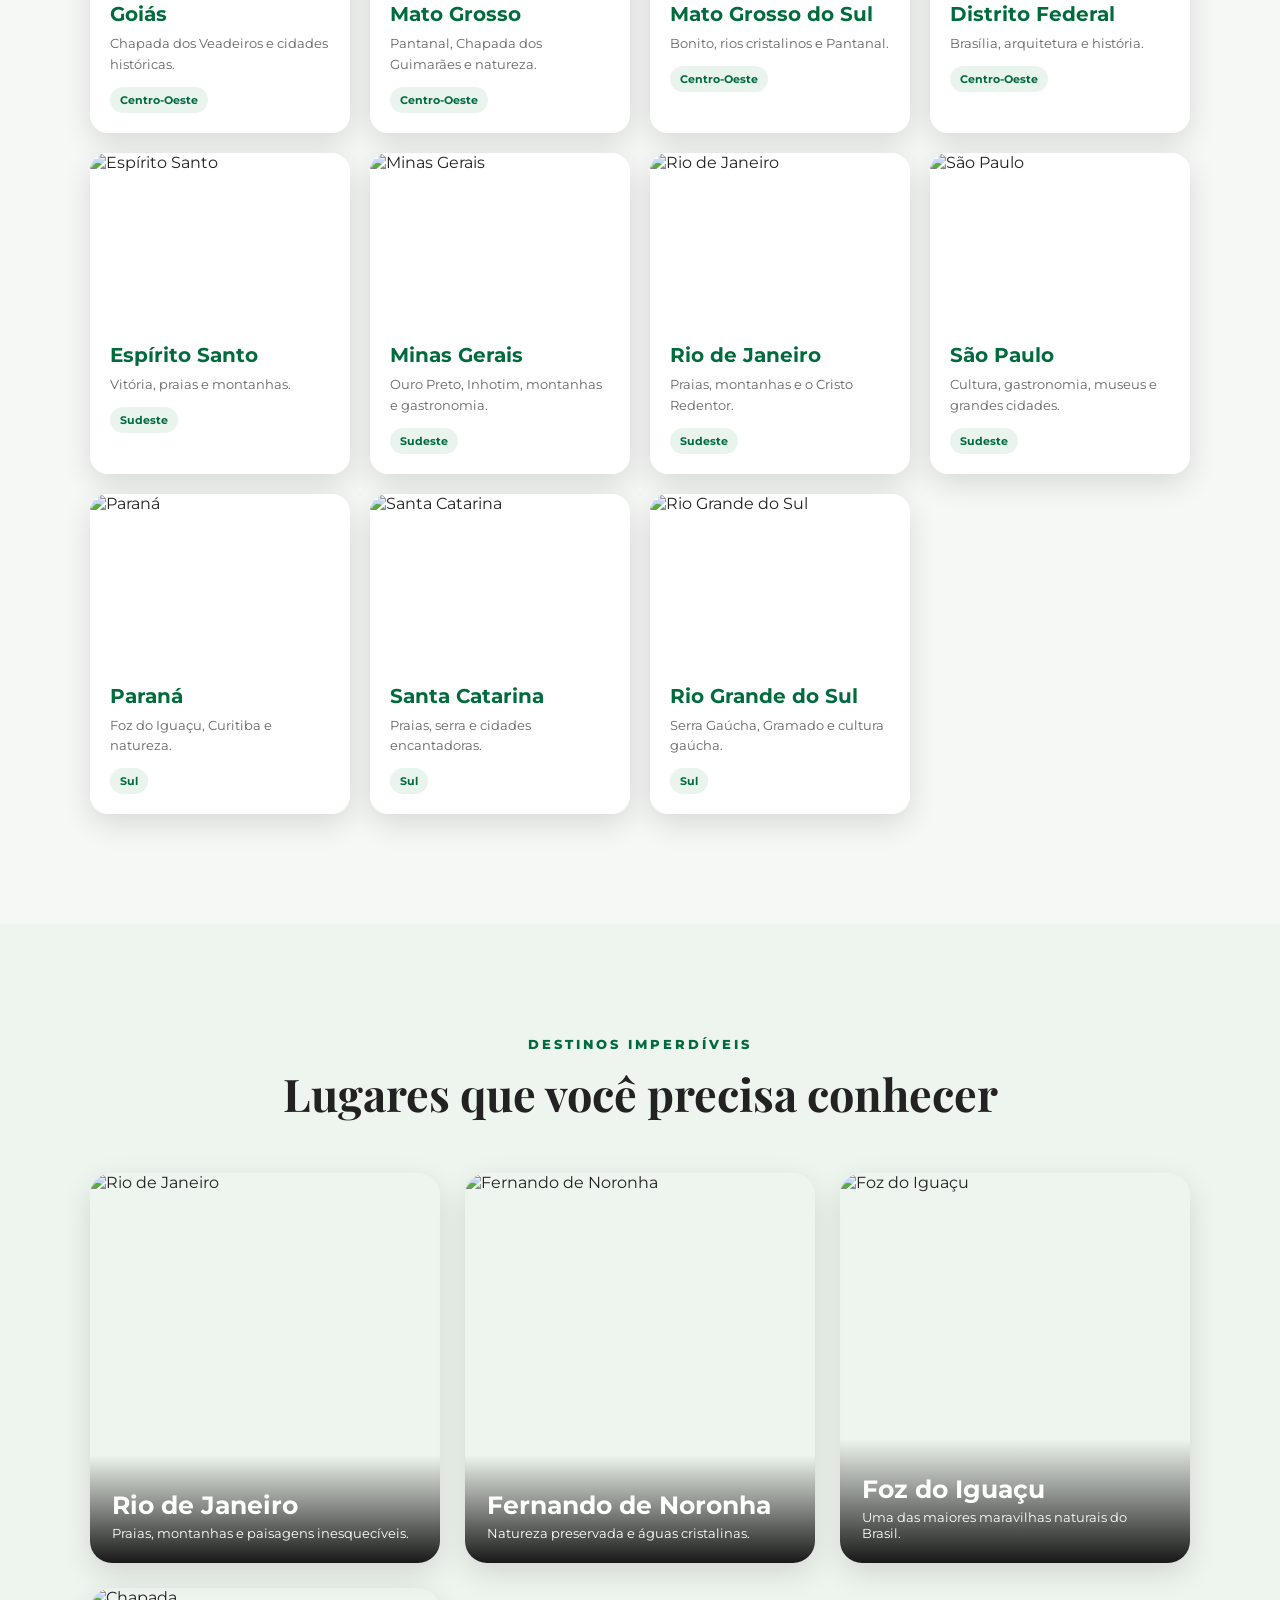
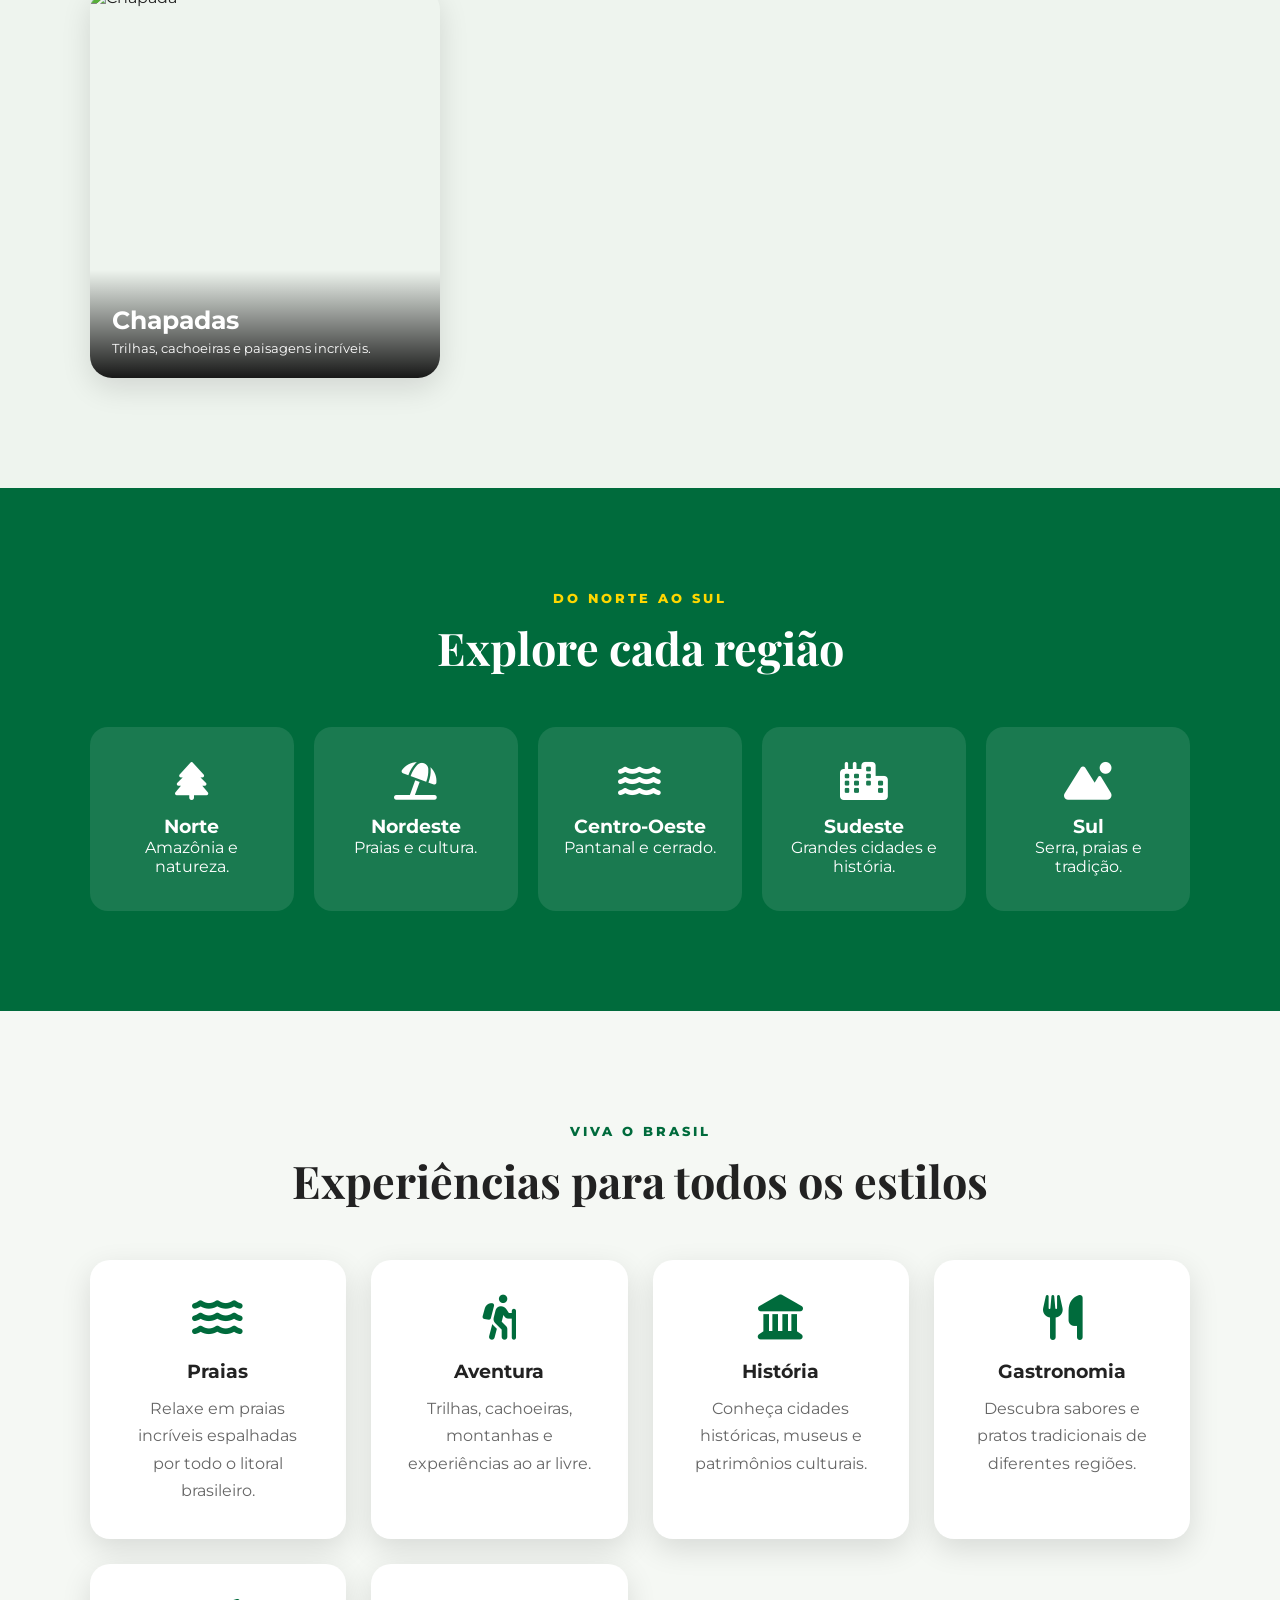
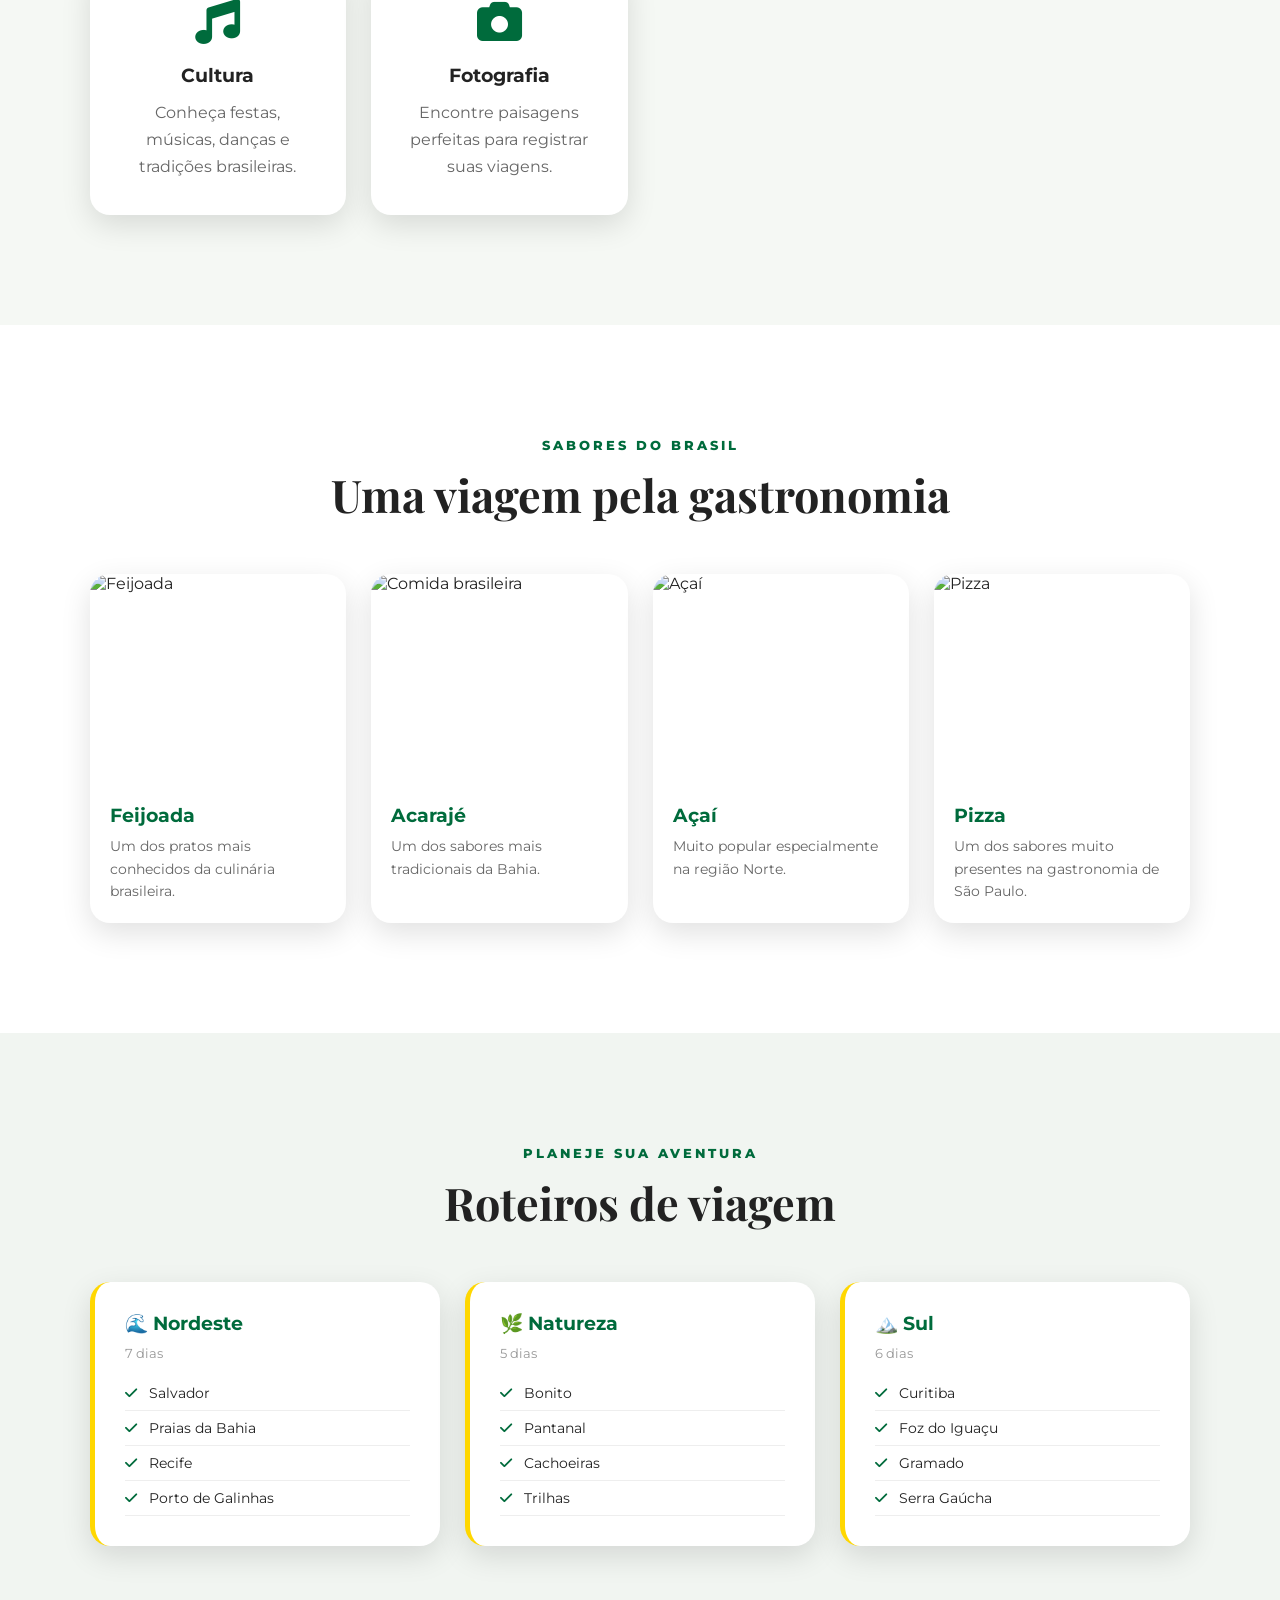
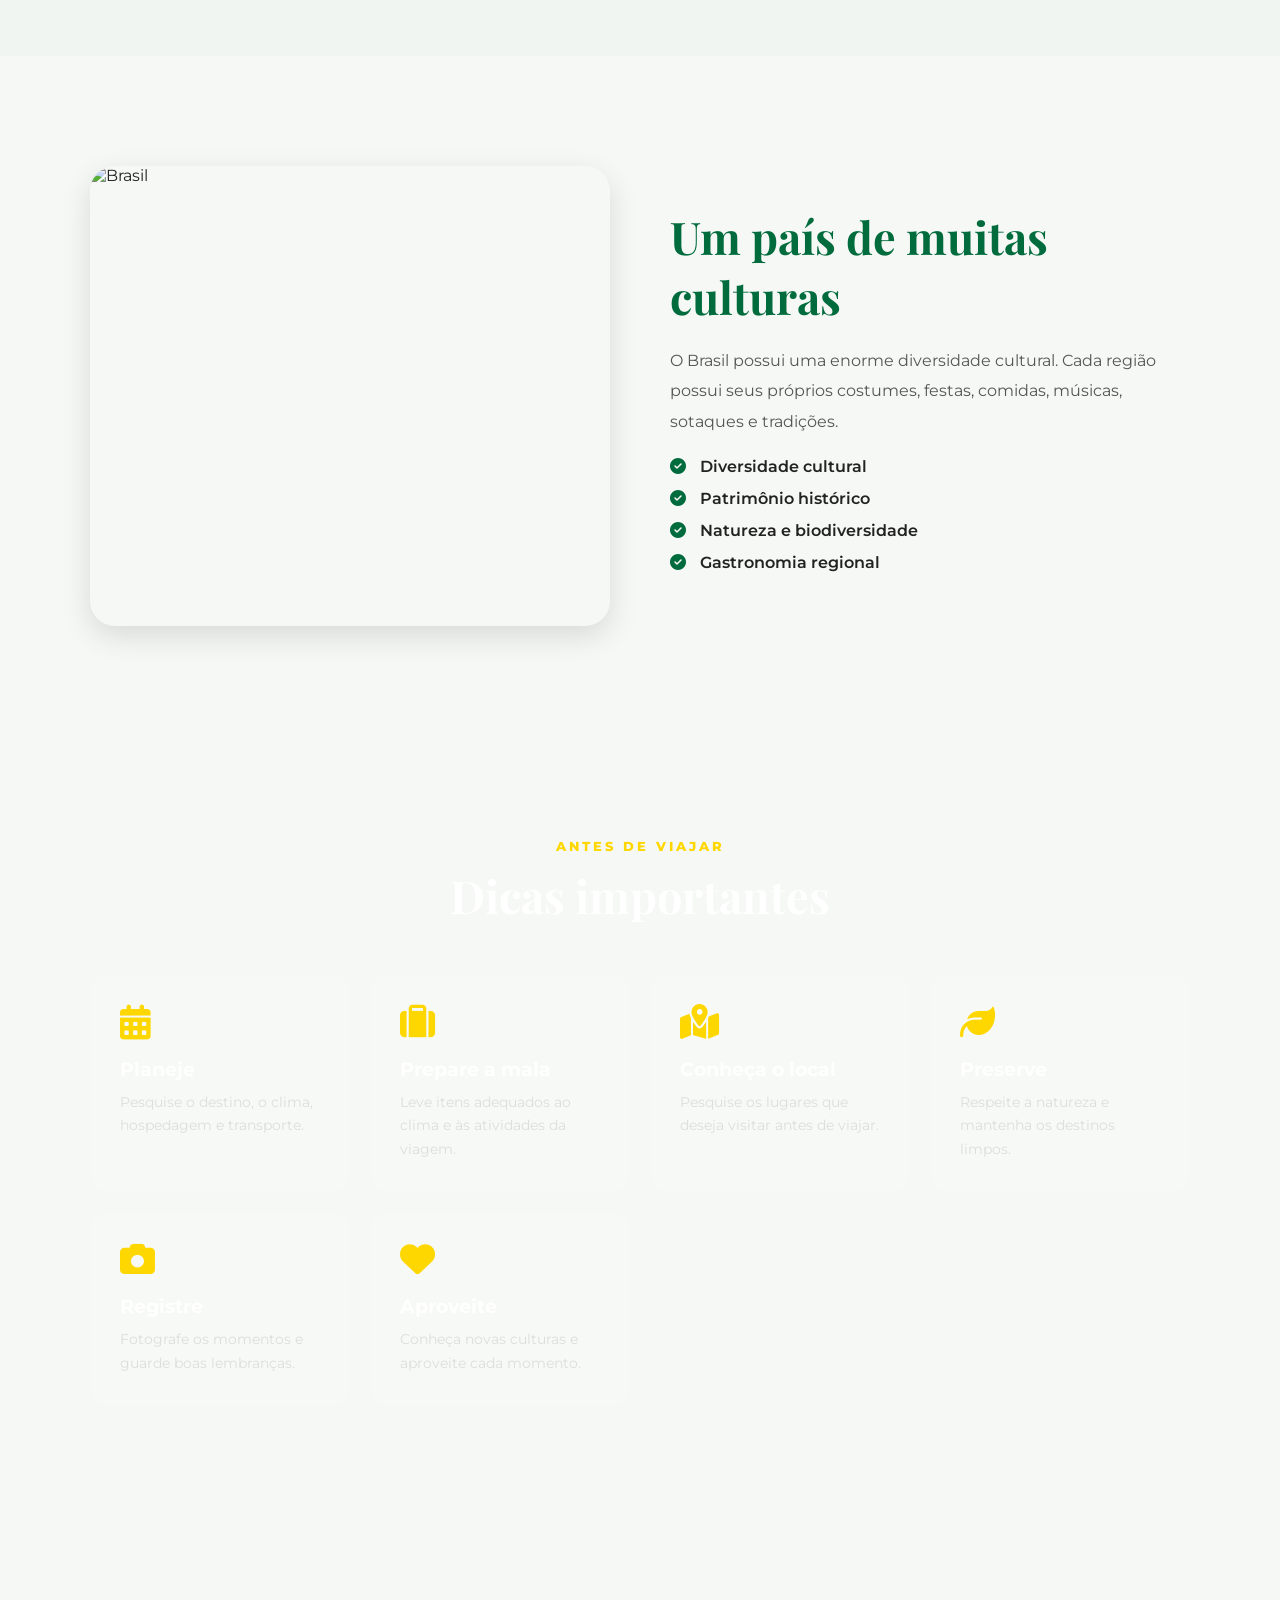
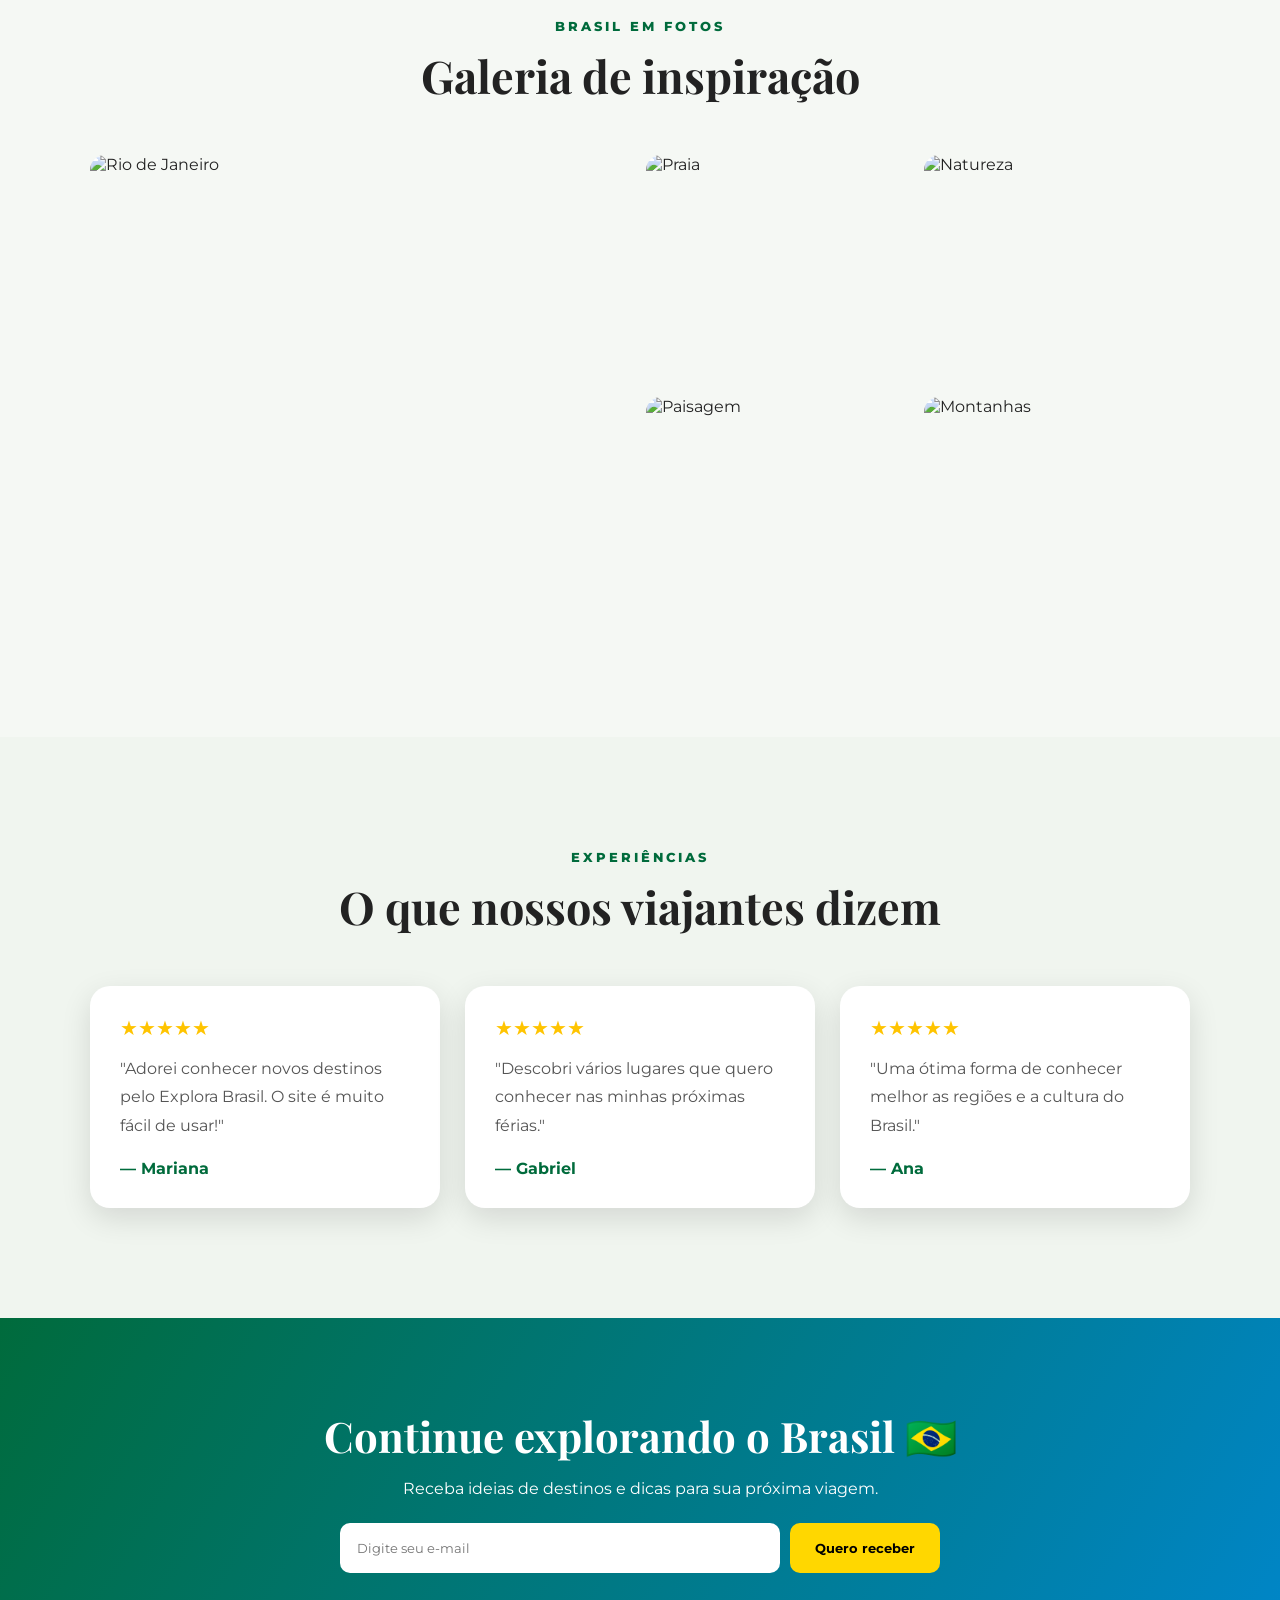
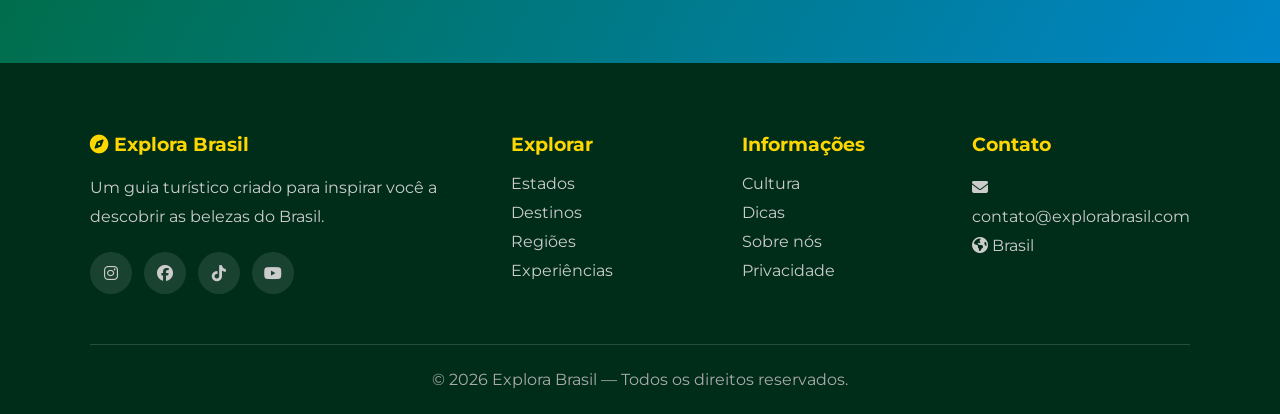
==== commit 28fed639: "Update index.html" ====
--- a/index.html
+++ b/index.html
@@ -1,1959 +1,3289 @@
 <!DOCTYPE html>
 <html lang="pt-BR">
-
 <head>
-    <meta charset="UTF-8">
-    <meta name="viewport" content="width=device-width, initial-scale=1.0">
-
-    <title>Explora Brasil | Guia Turístico</title>
-
-    <meta name="description"
-        content="Explora Brasil - descubra destinos, culturas, praias, natureza e gastronomia do Brasil.">
-
-    <!-- GOOGLE FONTS -->
-    <link rel="preconnect" href="https://fonts.googleapis.com">
-    <link rel="preconnect" href="https://fonts.gstatic.com" crossorigin>
-
-    <link
-        href="https://fonts.googleapis.com/css2?family=Montserrat:wght@400;500;600;700;800&family=Playfair+Display:wght@600;700;800&display=swap"
-        rel="stylesheet">
-
-    <!-- FONT AWESOME -->
-    <link rel="stylesheet"
-        href="https://cdnjs.cloudflare.com/ajax/libs/font-awesome/6.5.2/css/all.min.css">
-
-    <style>
-
-        /* =========================
-           RESET
-        ========================= */
-
-        * {
-            margin: 0;
-            padding: 0;
-            box-sizing: border-box;
-            scroll-behavior: smooth;
+<meta charset="UTF-8">
+<meta name="viewport" content="width=device-width, initial-scale=1.0">
+
+<title>Explora Brasil | Guia Turístico</title>
+
+<meta name="description"
+content="Explora Brasil - seu guia turístico para conhecer os estados, destinos, culturas e belezas do Brasil.">
+
+<link rel="preconnect" href="https://fonts.googleapis.com">
+<link rel="preconnect" href="https://fonts.gstatic.com" crossorigin>
+
+<link href="https://fonts.googleapis.com/css2?family=Montserrat:wght@400;500;600;700;800&family=Playfair+Display:wght@600;700;800&display=swap"
+rel="stylesheet">
+
+<link rel="stylesheet"
+href="https://cdnjs.cloudflare.com/ajax/libs/font-awesome/6.5.2/css/all.min.css">
+
+<style>
+
+/* =====================================================
+   CONFIGURAÇÕES
+===================================================== */
+
+:root{
+    --verde:#006b3c;
+    --verde2:#004d2c;
+    --amarelo:#ffd700;
+    --azul:#0086c9;
+    --branco:#ffffff;
+    --claro:#f5f8f4;
+    --cinza:#666;
+    --escuro:#111;
+    --sombra:0 10px 30px rgba(0,0,0,.12);
+}
+
+*{
+    margin:0;
+    padding:0;
+    box-sizing:border-box;
+    scroll-behavior:smooth;
+}
+
+body{
+    font-family:'Montserrat',sans-serif;
+    background:var(--claro);
+    color:#222;
+}
+
+img{
+    width:100%;
+    display:block;
+}
+
+a{
+    text-decoration:none;
+}
+
+button,
+input{
+    font-family:inherit;
+}
+
+
+/* =====================================================
+   HEADER
+===================================================== */
+
+header{
+    position:fixed;
+    top:0;
+    left:0;
+    width:100%;
+    height:78px;
+
+    background:rgba(0,77,44,.96);
+
+    display:flex;
+    align-items:center;
+    justify-content:space-between;
+
+    padding:0 6%;
+
+    z-index:9999;
+
+    box-shadow:0 5px 25px rgba(0,0,0,.2);
+}
+
+.logo{
+    color:white;
+    font-size:25px;
+    font-weight:800;
+}
+
+.logo i{
+    color:var(--amarelo);
+    margin-right:7px;
+}
+
+.logo span{
+    color:var(--amarelo);
+}
+
+nav{
+    display:flex;
+    align-items:center;
+    gap:22px;
+}
+
+nav a{
+    color:white;
+    font-size:13px;
+    font-weight:600;
+    transition:.3s;
+}
+
+nav a:hover{
+    color:var(--amarelo);
+}
+
+.menu-btn{
+    display:none;
+    color:white;
+    font-size:26px;
+    cursor:pointer;
+}
+
+
+/* =====================================================
+   HERO
+===================================================== */
+
+.hero{
+    min-height:100vh;
+
+    display:flex;
+    align-items:center;
+    justify-content:center;
+
+    text-align:center;
+
+    padding:130px 20px 80px;
+
+    background:
+    linear-gradient(
+        rgba(0,65,38,.55),
+        rgba(0,0,0,.5)
+    ),
+    url("https://images.unsplash.com/photo-1483729558449-99ef09a8c325")
+    center/cover;
+}
+
+.hero-content{
+    max-width:950px;
+    color:white;
+}
+
+.hero-content small{
+    letter-spacing:4px;
+    font-weight:700;
+}
+
+.hero h1{
+    font-family:'Playfair Display',serif;
+
+    font-size:clamp(55px,9vw,105px);
+
+    margin:15px 0;
+
+    line-height:1;
+}
+
+.hero h1 span{
+    color:var(--amarelo);
+}
+
+.hero p{
+    max-width:750px;
+
+    margin:auto;
+
+    font-size:18px;
+
+    line-height:1.8;
+}
+
+.buttons{
+    margin-top:35px;
+}
+
+.btn{
+    display:inline-block;
+
+    padding:15px 30px;
+
+    border-radius:40px;
+
+    font-weight:700;
+
+    margin:5px;
+
+    transition:.3s;
+}
+
+.btn:hover{
+    transform:translateY(-5px);
+}
+
+.btn-primary{
+    background:var(--amarelo);
+    color:#222;
+}
+
+.btn-secondary{
+    border:2px solid white;
+    color:white;
+}
+
+.btn-secondary:hover{
+    background:white;
+    color:var(--verde);
+}
+
+
+/* =====================================================
+   BUSCA
+===================================================== */
+
+.search-container{
+    width:88%;
+    max-width:1050px;
+
+    margin:-55px auto 0;
+
+    position:relative;
+
+    z-index:20;
+
+    background:white;
+
+    padding:30px;
+
+    border-radius:22px;
+
+    box-shadow:var(--sombra);
+}
+
+.search-container h2{
+    text-align:center;
+
+    color:var(--verde);
+
+    margin-bottom:20px;
+}
+
+.search-box{
+    display:flex;
+    gap:10px;
+}
+
+.search-box input{
+    flex:1;
+
+    padding:17px 20px;
+
+    border:2px solid #ddd;
+
+    border-radius:12px;
+
+    outline:none;
+
+    font-size:16px;
+}
+
+.search-box input:focus{
+    border-color:var(--verde);
+}
+
+.search-box button{
+    border:0;
+
+    background:var(--verde);
+
+    color:white;
+
+    padding:0 30px;
+
+    border-radius:12px;
+
+    cursor:pointer;
+
+    font-weight:700;
+}
+
+
+/* =====================================================
+   TÍTULOS
+===================================================== */
+
+.section-title{
+    text-align:center;
+
+    margin-bottom:50px;
+}
+
+.section-title span{
+    color:var(--verde);
+
+    font-size:13px;
+
+    font-weight:800;
+
+    letter-spacing:3px;
+}
+
+.section-title h2{
+    font-family:'Playfair Display',serif;
+
+    font-size:45px;
+
+    margin-top:10px;
+}
+
+
+/* =====================================================
+   ESTATÍSTICAS
+===================================================== */
+
+.stats{
+    padding:80px 7%;
+
+    display:grid;
+
+    grid-template-columns:
+    repeat(auto-fit,minmax(180px,1fr));
+
+    gap:20px;
+
+    background:white;
+}
+
+.stat{
+    text-align:center;
+
+    padding:20px;
+}
+
+.stat i{
+    font-size:38px;
+
+    color:var(--verde);
+
+    margin-bottom:12px;
+}
+
+.stat h3{
+    font-size:32px;
+
+    color:var(--verde);
+}
+
+.stat p{
+    color:var(--cinza);
+}
+
+
+/* =====================================================
+   ESTADOS
+===================================================== */
+
+.estados{
+    padding:110px 7%;
+}
+
+.filtros{
+    display:flex;
+
+    flex-wrap:wrap;
+
+    justify-content:center;
+
+    gap:10px;
+
+    margin-bottom:40px;
+}
+
+.filtros button{
+    border:2px solid var(--verde);
+
+    background:white;
+
+    color:var(--verde);
+
+    padding:11px 20px;
+
+    border-radius:30px;
+
+    cursor:pointer;
+
+    font-weight:700;
+
+    transition:.3s;
+}
+
+.filtros button:hover,
+.filtros button.active{
+    background:var(--verde);
+
+    color:white;
+}
+
+.estado-grid{
+    display:grid;
+
+    grid-template-columns:
+    repeat(auto-fit,minmax(240px,1fr));
+
+    gap:20px;
+}
+
+.estado{
+    background:white;
+
+    border-radius:18px;
+
+    overflow:hidden;
+
+    box-shadow:var(--sombra);
+
+    transition:.4s;
+
+    cursor:pointer;
+}
+
+.estado:hover{
+    transform:translateY(-8px);
+
+    box-shadow:0 15px 35px rgba(0,0,0,.18);
+}
+
+.estado-img{
+    height:170px;
+
+    overflow:hidden;
+}
+
+.estado-img img{
+    height:100%;
+
+    object-fit:cover;
+
+    transition:.5s;
+}
+
+.estado:hover .estado-img img{
+    transform:scale(1.1);
+}
+
+.estado-info{
+    padding:20px;
+}
+
+.estado-info h3{
+    color:var(--verde);
+
+    font-size:20px;
+
+    margin-bottom:7px;
+}
+
+.estado-info p{
+    color:var(--cinza);
+
+    font-size:13px;
+
+    line-height:1.6;
+}
+
+.regiao-tag{
+    display:inline-block;
+
+    margin-top:12px;
+
+    background:#e9f4ed;
+
+    color:var(--verde);
+
+    padding:6px 10px;
+
+    border-radius:20px;
+
+    font-size:11px;
+
+    font-weight:700;
+}
+
+
+/* =====================================================
+   DESTINOS
+===================================================== */
+
+.destinos{
+    padding:110px 7%;
+
+    background:#eef4ee;
+}
+
+.destino-grid{
+    display:grid;
+
+    grid-template-columns:
+    repeat(auto-fit,minmax(260px,1fr));
+
+    gap:25px;
+}
+
+.destino{
+    height:390px;
+
+    position:relative;
+
+    border-radius:22px;
+
+    overflow:hidden;
+
+    box-shadow:var(--sombra);
+}
+
+.destino img{
+    height:100%;
+
+    object-fit:cover;
+
+    transition:.6s;
+}
+
+.destino:hover img{
+    transform:scale(1.08);
+}
+
+.destino-content{
+    position:absolute;
+
+    bottom:0;
+
+    width:100%;
+
+    padding:35px 22px 22px;
+
+    color:white;
+
+    background:
+    linear-gradient(
+        transparent,
+        rgba(0,0,0,.9)
+    );
+}
+
+.destino-content h3{
+    font-size:25px;
+
+    margin-bottom:5px;
+}
+
+.destino-content p{
+    font-size:13px;
+}
+
+
+/* =====================================================
+   REGIÕES
+===================================================== */
+
+.regioes{
+    padding:100px 7%;
+
+    background:var(--verde);
+
+    color:white;
+}
+
+.regioes .section-title span{
+    color:var(--amarelo);
+}
+
+.regioes .section-title h2{
+    color:white;
+}
+
+.regiao-grid{
+    display:grid;
+
+    grid-template-columns:
+    repeat(auto-fit,minmax(180px,1fr));
+
+    gap:20px;
+}
+
+.regiao{
+    padding:35px 20px;
+
+    background:rgba(255,255,255,.1);
+
+    border-radius:18px;
+
+    text-align:center;
+
+    transition:.3s;
+}
+
+.regiao:hover{
+    background:var(--amarelo);
+
+    color:#222;
+
+    transform:translateY(-8px);
+}
+
+.regiao i{
+    font-size:38px;
+
+    margin-bottom:15px;
+}
+
+
+/* =====================================================
+   EXPERIÊNCIAS
+===================================================== */
+
+.experiencias{
+    padding:110px 7%;
+}
+
+.experiencia-grid{
+    display:grid;
+
+    grid-template-columns:
+    repeat(auto-fit,minmax(230px,1fr));
+
+    gap:25px;
+}
+
+.experiencia{
+    background:white;
+
+    padding:35px;
+
+    border-radius:20px;
+
+    text-align:center;
+
+    box-shadow:var(--sombra);
+
+    transition:.3s;
+}
+
+.experiencia:hover{
+    transform:translateY(-8px);
+}
+
+.experiencia i{
+    font-size:45px;
+
+    color:var(--verde);
+
+    margin-bottom:20px;
+}
+
+.experiencia h3{
+    margin-bottom:12px;
+}
+
+.experiencia p{
+    color:var(--cinza);
+
+    line-height:1.7;
+}
+
+
+/* =====================================================
+   GASTRONOMIA
+===================================================== */
+
+.gastronomia{
+    padding:110px 7%;
+
+    background:#fff;
+}
+
+.comidas{
+    display:grid;
+
+    grid-template-columns:
+    repeat(auto-fit,minmax(230px,1fr));
+
+    gap:25px;
+}
+
+.comida{
+    border-radius:20px;
+
+    overflow:hidden;
+
+    background:#fff;
+
+    box-shadow:var(--sombra);
+
+    transition:.3s;
+}
+
+.comida:hover{
+    transform:translateY(-7px);
+}
+
+.comida img{
+    height:210px;
+
+    object-fit:cover;
+}
+
+.comida-info{
+    padding:20px;
+}
+
+.comida-info h3{
+    color:var(--verde);
+
+    margin-bottom:8px;
+}
+
+.comida-info p{
+    color:var(--cinza);
+
+    font-size:14px;
+
+    line-height:1.6;
+}
+
+
+/* =====================================================
+   ROTEIROS
+===================================================== */
+
+.roteiros{
+    padding:110px 7%;
+
+    background:#f1f5f1;
+}
+
+.roteiro-grid{
+    display:grid;
+
+    grid-template-columns:
+    repeat(auto-fit,minmax(270px,1fr));
+
+    gap:25px;
+}
+
+.roteiro{
+    background:white;
+
+    border-radius:20px;
+
+    padding:30px;
+
+    box-shadow:var(--sombra);
+
+    border-left:5px solid var(--amarelo);
+}
+
+.roteiro h3{
+    color:var(--verde);
+
+    margin-bottom:10px;
+}
+
+.roteiro .dias{
+    color:#999;
+
+    font-size:13px;
+
+    margin-bottom:15px;
+}
+
+.roteiro ul{
+    list-style:none;
+}
+
+.roteiro li{
+    padding:8px 0;
+
+    border-bottom:1px solid #eee;
+
+    font-size:14px;
+}
+
+.roteiro li i{
+    color:var(--verde);
+
+    margin-right:8px;
+}
+
+
+/* =====================================================
+   CULTURA
+===================================================== */
+
+.cultura{
+    padding:110px 7%;
+}
+
+.cultura-container{
+    display:grid;
+
+    grid-template-columns:1fr 1fr;
+
+    gap:60px;
+
+    align-items:center;
+}
+
+.cultura img{
+    height:460px;
+
+    object-fit:cover;
+
+    border-radius:25px;
+
+    box-shadow:var(--sombra);
+}
+
+.cultura-text h2{
+    font-family:'Playfair Display',serif;
+
+    font-size:45px;
+
+    color:var(--verde);
+
+    margin-bottom:20px;
+}
+
+.cultura-text p{
+    color:#555;
+
+    line-height:1.9;
+
+    margin-bottom:20px;
+}
+
+.check{
+    margin:13px 0;
+
+    font-weight:600;
+}
+
+.check i{
+    color:var(--verde);
+
+    margin-right:10px;
+}
+
+
+/* =====================================================
+   DICAS
+===================================================== */
+
+.dicas{
+    padding:100px 7%;
+
+    background:var(--verde-escuro);
+
+    color:white;
+}
+
+.dicas .section-title span{
+    color:var(--amarelo);
+}
+
+.dicas .section-title h2{
+    color:white;
+}
+
+.dicas-grid{
+    display:grid;
+
+    grid-template-columns:
+    repeat(auto-fit,minmax(220px,1fr));
+
+    gap:20px;
+}
+
+.dica{
+    background:rgba(255,255,255,.1);
+
+    padding:30px;
+
+    border-radius:18px;
+}
+
+.dica i{
+    color:var(--amarelo);
+
+    font-size:35px;
+
+    margin-bottom:18px;
+}
+
+.dica h3{
+    margin-bottom:10px;
+}
+
+.dica p{
+    color:#ddd;
+
+    line-height:1.7;
+
+    font-size:14px;
+}
+
+
+/* =====================================================
+   GALERIA
+===================================================== */
+
+.galeria{
+    padding:110px 7%;
+}
+
+.galeria-grid{
+    display:grid;
+
+    grid-template-columns:
+    repeat(4,1fr);
+
+    gap:12px;
+}
+
+.galeria-item{
+    height:230px;
+
+    overflow:hidden;
+
+    border-radius:15px;
+}
+
+.galeria-item img{
+    height:100%;
+
+    object-fit:cover;
+
+    transition:.5s;
+}
+
+.galeria-item:hover img{
+    transform:scale(1.1);
+}
+
+.galeria-item.grande{
+    grid-column:span 2;
+
+    grid-row:span 2;
+
+    height:472px;
+}
+
+
+/* =====================================================
+   AVALIAÇÕES
+===================================================== */
+
+.avaliacoes{
+    padding:110px 7%;
+
+    background:#f0f5ef;
+}
+
+.avaliacoes-grid{
+    display:grid;
+
+    grid-template-columns:
+    repeat(auto-fit,minmax(260px,1fr));
+
+    gap:25px;
+}
+
+.avaliacao{
+    background:white;
+
+    padding:30px;
+
+    border-radius:20px;
+
+    box-shadow:var(--sombra);
+}
+
+.estrelas{
+    color:#ffc400;
+
+    font-size:20px;
+
+    margin-bottom:15px;
+}
+
+.avaliacao p{
+    color:#555;
+
+    line-height:1.8;
+}
+
+.usuario{
+    color:var(--verde);
+
+    font-weight:700;
+
+    margin-top:18px;
+}
+
+
+/* =====================================================
+   NEWSLETTER
+===================================================== */
+
+.newsletter{
+    padding:90px 7%;
+
+    text-align:center;
+
+    color:white;
+
+    background:
+    linear-gradient(
+        120deg,
+        var(--verde),
+        var(--azul)
+    );
+}
+
+.newsletter h2{
+    font-family:'Playfair Display',serif;
+
+    font-size:42px;
+}
+
+.newsletter p{
+    margin:15px 0 25px;
+}
+
+.newsletter-form{
+    max-width:600px;
+
+    margin:auto;
+
+    display:flex;
+
+    gap:10px;
+}
+
+.newsletter-form input{
+    flex:1;
+
+    border:0;
+
+    padding:17px;
+
+    border-radius:10px;
+
+    outline:none;
+}
+
+.newsletter-form button{
+    border:0;
+
+    padding:0 25px;
+
+    background:var(--amarelo);
+
+    border-radius:10px;
+
+    cursor:pointer;
+
+    font-weight:700;
+}
+
+
+/* =====================================================
+   FOOTER
+===================================================== */
+
+footer{
+    background:#002d1a;
+
+    color:white;
+
+    padding:70px 7% 25px;
+}
+
+.footer-grid{
+    display:grid;
+
+    grid-template-columns:
+    2fr 1fr 1fr 1fr;
+
+    gap:40px;
+
+    margin-bottom:50px;
+}
+
+footer h3{
+    color:var(--amarelo);
+
+    margin-bottom:18px;
+}
+
+footer p{
+    color:#ccc;
+
+    line-height:1.8;
+}
+
+footer ul{
+    list-style:none;
+}
+
+footer li{
+    margin:10px 0;
+}
+
+footer a{
+    color:#ccc;
+
+    transition:.3s;
+}
+
+footer a:hover{
+    color:var(--amarelo);
+}
+
+.social{
+    display:flex;
+
+    gap:12px;
+
+    margin-top:20px;
+}
+
+.social a{
+    width:42px;
+
+    height:42px;
+
+    display:flex;
+
+    align-items:center;
+
+    justify-content:center;
+
+    background:rgba(255,255,255,.1);
+
+    border-radius:50%;
+}
+
+.copyright{
+    border-top:1px solid rgba(255,255,255,.15);
+
+    padding-top:25px;
+
+    text-align:center;
+
+    color:#aaa;
+}
+
+
+/* =====================================================
+   TOPO
+===================================================== */
+
+#topo{
+    position:fixed;
+
+    right:25px;
+
+    bottom:25px;
+
+    width:50px;
+
+    height:50px;
+
+    display:flex;
+
+    align-items:center;
+
+    justify-content:center;
+
+    background:var(--amarelo);
+
+    color:#222;
+
+    border-radius:50%;
+
+    z-index:999;
+
+    box-shadow:var(--sombra);
+
+    transition:.3s;
+}
+
+#topo:hover{
+    transform:translateY(-5px);
+}
+
+
+/* =====================================================
+   ANIMAÇÃO
+===================================================== */
+
+.animar{
+    opacity:0;
+
+    transform:translateY(35px);
+
+    transition:.8s;
+}
+
+.animar.visivel{
+    opacity:1;
+
+    transform:translateY(0);
+}
+
+
+/* =====================================================
+   RESPONSIVIDADE
+===================================================== */
+
+@media(max-width:1000px){
+
+    nav{
+        position:absolute;
+
+        top:78px;
+
+        right:-100%;
+
+        width:280px;
+
+        padding:25px;
+
+        background:var(--verde-escuro);
+
+        flex-direction:column;
+
+        align-items:flex-start;
+
+        transition:.4s;
+    }
+
+    nav.active{
+        right:0;
+    }
+
+    .menu-btn{
+        display:block;
+    }
+
+    .cultura-container{
+        grid-template-columns:1fr;
+    }
+
+    .footer-grid{
+        grid-template-columns:1fr 1fr;
+    }
+
+    .galeria-grid{
+        grid-template-columns:1fr 1fr;
+    }
+
+}
+
+@media(max-width:600px){
+
+    .hero h1{
+        font-size:55px;
+    }
+
+    .hero p{
+        font-size:15px;
+    }
+
+    .search-box{
+        flex-direction:column;
+    }
+
+    .search-box button{
+        padding:15px;
+    }
+
+    .section-title h2{
+        font-size:35px;
+    }
+
+    .cultura-text h2{
+        font-size:35px;
+    }
+
+    .newsletter h2{
+        font-size:32px;
+    }
+
+    .newsletter-form{
+        flex-direction:column;
+    }
+
+    .newsletter-form button{
+        padding:15px;
+    }
+
+    .footer-grid{
+        grid-template-columns:1fr;
+    }
+
+    .galeria-grid{
+        grid-template-columns:1fr;
+    }
+
+    .galeria-item.grande{
+        grid-column:span 1;
+        grid-row:span 1;
+        height:230px;
+    }
+
+}
+
+</style>
+</head>
+
+
+<body>
+
+
+<!-- =====================================================
+     HEADER
+===================================================== -->
+
+<header>
+
+<a href="#inicio" class="logo">
+
+<i class="fa-solid fa-compass"></i>
+
+Explora <span>Brasil</span>
+
+</a>
+
+<nav id="menu">
+
+<a href="#inicio">Início</a>
+<a href="#estados">Estados</a>
+<a href="#destinos">Destinos</a>
+<a href="#regioes">Regiões</a>
+<a href="#experiencias">Experiências</a>
+<a href="#cultura">Cultura</a>
+<a href="#dicas">Dicas</a>
+<a href="#contato">Contato</a>
+
+</nav>
+
+<div class="menu-btn" onclick="abrirMenu()">
+
+<i class="fa-solid fa-bars"></i>
+
+</div>
+
+</header>
+
+
+<!-- =====================================================
+     HERO
+===================================================== -->
+
+<section class="hero" id="inicio">
+
+<div class="hero-content">
+
+<small>SEU GUIA TURÍSTICO PELO BRASIL</small>
+
+<h1>
+Explore o
+<span>Brasil</span>
+</h1>
+
+<p>
+Descubra praias paradisíacas, cidades históricas,
+paisagens incríveis, culturas diferentes e sabores
+que fazem do Brasil um dos países mais diversos do mundo.
+</p>
+
+<div class="buttons">
+
+<a href="#estados" class="btn btn-primary">
+<i class="fa-solid fa-map"></i>
+Explorar estados
+</a>
+
+<a href="#destinos" class="btn btn-secondary">
+Ver destinos
+</a>
+
+</div>
+
+</div>
+
+</section>
+
+
+<!-- =====================================================
+     BUSCA
+===================================================== -->
+
+<div class="search-container">
+
+<h2>
+<i class="fa-solid fa-magnifying-glass"></i>
+Qual lugar você quer conhecer?
+</h2>
+
+<div class="search-box">
+
+<input
+type="text"
+id="pesquisa"
+placeholder="Digite um estado, cidade ou destino..."
+>
+
+<button onclick="buscar()">
+Buscar
+</button>
+
+</div>
+
+</div>
+
+
+<!-- =====================================================
+     ESTATÍSTICAS
+===================================================== -->
+
+<section class="stats">
+
+<div class="stat">
+
+<i class="fa-solid fa-map-location-dot"></i>
+
+<h3>26</h3>
+
+<p>Estados</p>
+
+</div>
+
+<div class="stat">
+
+<i class="fa-solid fa-landmark"></i>
+
+<h3>5</h3>
+
+<p>Regiões</p>
+
+</div>
+
+<div class="stat">
+
+<i class="fa-solid fa-tree"></i>
+
+<h3>∞</h3>
+
+<p>Lugares para explorar</p>
+
+</div>
+
+<div class="stat">
+
+<i class="fa-solid fa-earth-americas"></i>
+
+<h3>1</h3>
+
+<p>Brasil</p>
+
+</div>
+
+</section>
+
+
+<!-- =====================================================
+     ESTADOS
+===================================================== -->
+
+<section class="estados" id="estados">
+
+<div class="section-title">
+
+<span>DESCUBRA O PAÍS</span>
+
+<h2>26 estados + Distrito Federal</h2>
+
+</div>
+
+
+<div class="filtros">
+
+<button class="active" onclick="filtrar('todos',this)">
+Todos
+</button>
+
+<button onclick="filtrar('norte',this)">
+Norte
+</button>
+
+<button onclick="filtrar('nordeste',this)">
+Nordeste
+</button>
+
+<button onclick="filtrar('centro',this)">
+Centro-Oeste
+</button>
+
+<button onclick="filtrar('sudeste',this)">
+Sudeste
+</button>
+
+<button onclick="filtrar('sul',this)">
+Sul
+</button>
+
+</div>
+
+
+<div class="estado-grid">
+
+
+<!-- NORTE -->
+
+<div class="estado animar" data-regiao="norte">
+
+<div class="estado-img">
+<img src="https://images.unsplash.com/photo-1516026672322-bc52d61a55d5"
+alt="Amazonas">
+</div>
+
+<div class="estado-info">
+
+<h3>Amazonas</h3>
+
+<p>Floresta Amazônica, rios e biodiversidade.</p>
+
+<span class="regiao-tag">Norte</span>
+
+</div>
+
+</div>
+
+
+<div class="estado animar" data-regiao="norte">
+
+<div class="estado-img">
+<img src="https://images.unsplash.com/photo-1511497584788-876760111969"
+alt="Acre">
+</div>
+
+<div class="estado-info">
+
+<h3>Acre</h3>
+
+<p>Natureza, florestas e cultura amazônica.</p>
+
+<span class="regiao-tag">Norte</span>
+
+</div>
+
+</div>
+
+
+<div class="estado animar" data-regiao="norte">
+
+<div class="estado-img">
+<img src="https://images.unsplash.com/photo-1469474968028-56623f02e42e"
+alt="Amapá">
+</div>
+
+<div class="estado-info">
+
+<h3>Amapá</h3>
+
+<p>Natureza preservada e paisagens amazônicas.</p>
+
+<span class="regiao-tag">Norte</span>
+
+</div>
+
+</div>
+
+
+<div class="estado animar" data-regiao="norte">
+
+<div class="estado-img">
+<img src="https://images.unsplash.com/photo-1473445361085-b9a07f55608b"
+alt="Pará">
+</div>
+
+<div class="estado-info">
+
+<h3>Pará</h3>
+
+<p>Belém, Alter do Chão e cultura paraense.</p>
+
+<span class="regiao-tag">Norte</span>
+
+</div>
+
+</div>
+
+
+<div class="estado animar" data-regiao="norte">
+
+<div class="estado-img">
+<img src="https://images.unsplash.com/photo-1441974231531-c6227db76b6e"
+alt="Rondônia">
+</div>
+
+<div class="estado-info">
+
+<h3>Rondônia</h3>
+
+<p>Rios, florestas e aventuras na Amazônia.</p>
+
+<span class="regiao-tag">Norte</span>
+
+</div>
+
+</div>
+
+
+<div class="estado animar" data-regiao="norte">
+
+<div class="estado-img">
+<img src="https://images.unsplash.com/photo-1500534623283-312aade485b7"
+alt="Roraima">
+</div>
+
+<div class="estado-info">
+
+<h3>Roraima</h3>
+
+<p>Monte Roraima e paisagens naturais.</p>
+
+<span class="regiao-tag">Norte</span>
+
+</div>
+
+</div>
+
+
+<div class="estado animar" data-regiao="norte">
+
+<div class="estado-img">
+<img src="https://images.unsplash.com/photo-1501785888041-af3ef285b470"
+alt="Tocantins">
+</div>
+
+<div class="estado-info">
+
+<h3>Tocantins</h3>
+
+<p>Jalapão, cachoeiras e dunas.</p>
+
+<span class="regiao-tag">Norte</span>
+
+</div>
+
+</div>
+
+
+<!-- NORDESTE -->
+
+<div class="estado animar" data-regiao="nordeste">
+
+<div class="estado-img">
+<img src="https://images.unsplash.com/photo-1518638150340-f706e86654de"
+alt="Alagoas">
+</div>
+
+<div class="estado-info">
+
+<h3>Alagoas</h3>
+
+<p>Maceió, piscinas naturais e praias.</p>
+
+<span class="regiao-tag">Nordeste</span>
+
+</div>
+
+</div>
+
+
+<div class="estado animar" data-regiao="nordeste">
+
+<div class="estado-img">
+<img src="https://images.unsplash.com/photo-1533104816931-20fa691ff6ca"
+alt="Bahia">
+</div>
+
+<div class="estado-info">
+
+<h3>Bahia</h3>
+
+<p>Salvador, praias, história e cultura.</p>
+
+<span class="regiao-tag">Nordeste</span>
+
+</div>
+
+</div>
+
+
+<div class="estado animar" data-regiao="nordeste">
+
+<div class="estado-img">
+<img src="https://images.unsplash.com/photo-1470214304380-aadaedcfff1b"
+alt="Ceará">
+</div>
+
+<div class="estado-info">
+
+<h3>Ceará</h3>
+
+<p>Fortaleza, Jericoacoara e dunas.</p>
+
+<span class="regiao-tag">Nordeste</span>
+
+</div>
+
+</div>
+
+
+<div class="estado animar" data-regiao="nordeste">
+
+<div class="estado-img">
+<img src="https://images.unsplash.com/photo-1507525428034-b723cf961d3e"
+alt="Maranhão">
+</div>
+
+<div class="estado-info">
+
+<h3>Maranhão</h3>
+
+<p>Lençóis Maranhenses e paisagens únicas.</p>
+
+<span class="regiao-tag">Nordeste</span>
+
+</div>
+
+</div>
+
+
+<div class="estado animar" data-regiao="nordeste">
+
+<div class="estado-img">
+<img src="https://images.unsplash.com/photo-1507525428034-b723cf961d3e"
+alt="Paraíba">
+</div>
+
+<div class="estado-info">
+
+<h3>Paraíba</h3>
+
+<p>João Pessoa, praias e história.</p>
+
+<span class="regiao-tag">Nordeste</span>
+
+</div>
+
+</div>
+
+
+<div class="estado animar" data-regiao="nordeste">
+
+<div class="estado-img">
+<img src="https://images.unsplash.com/photo-1500530855697-b586d89ba3ee"
+alt="Pernambuco">
+</div>
+
+<div class="estado-info">
+
+<h3>Pernambuco</h3>
+
+<p>Recife, Olinda, Porto de Galinhas e Fernando de Noronha.</p>
+
+<span class="regiao-tag">Nordeste</span>
+
+</div>
+
+</div>
+
+
+<div class="estado animar" data-regiao="nordeste">
+
+<div class="estado-img">
+<img src="https://images.unsplash.com/photo-1500534623283-312aade485b7"
+alt="Piauí">
+</div>
+
+<div class="estado-info">
+
+<h3>Piauí</h3>
+
+<p>Parque Nacional da Serra da Capivara.</p>
+
+<span class="regiao-tag">Nordeste</span>
+
+</div>
+
+</div>
+
+
+<div class="estado animar" data-regiao="nordeste">
+
+<div class="estado-img">
+<img src="https://images.unsplash.com/photo-1507525428034-b723cf961d3e"
+alt="Rio Grande do Norte">
+</div>
+
+<div class="estado-info">
+
+<h3>Rio Grande do Norte</h3>
+
+<p>Natal, dunas e praias incríveis.</p>
+
+<span class="regiao-tag">Nordeste</span>
+
+</div>
+
+</div>
+
+
+<div class="estado animar" data-regiao="nordeste">
+
+<div class="estado-img">
+<img src="https://images.unsplash.com/photo-1530789253388-582c481c54b0"
+alt="Sergipe">
+</div>
+
+<div class="estado-info">
+
+<h3>Sergipe</h3>
+
+<p>Aracaju, cânions e litoral.</p>
+
+<span class="regiao-tag">Nordeste</span>
+
+</div>
+
+</div>
+
+
+<!-- CENTRO-OESTE -->
+
+<div class="estado animar" data-regiao="centro">
+
+<div class="estado-img">
+<img src="https://images.unsplash.com/photo-1501785888041-af3ef285b470"
+alt="Goiás">
+</div>
+
+<div class="estado-info">
+
+<h3>Goiás</h3>
+
+<p>Chapada dos Veadeiros e cidades históricas.</p>
+
+<span class="regiao-tag">Centro-Oeste</span>
+
+</div>
+
+</div>
+
+
+<div class="estado animar" data-regiao="centro">
+
+<div class="estado-img">
+<img src="https://images.unsplash.com/photo-1441974231531-c6227db76b6e"
+alt="Mato Grosso">
+</div>
+
+<div class="estado-info">
+
+<h3>Mato Grosso</h3>
+
+<p>Pantanal, Chapada dos Guimarães e natureza.</p>
+
+<span class="regiao-tag">Centro-Oeste</span>
+
+</div>
+
+</div>
+
+
+<div class="estado animar" data-regiao="centro">
+
+<div class="estado-img">
+<img src="https://images.unsplash.com/photo-1473445361085-b9a07f55608b"
+alt="Mato Grosso do Sul">
+</div>
+
+<div class="estado-info">
+
+<h3>Mato Grosso do Sul</h3>
+
+<p>Bonito, rios cristalinos e Pantanal.</p>
+
+<span class="regiao-tag">Centro-Oeste</span>
+
+</div>
+
+</div>
+
+
+<div class="estado animar" data-regiao="centro">
+
+<div class="estado-img">
+<img src="https://images.unsplash.com/photo-1500534623283-312aade485b7"
+alt="Distrito Federal">
+</div>
+
+<div class="estado-info">
+
+<h3>Distrito Federal</h3>
+
+<p>Brasília, arquitetura e história.</p>
+
+<span class="regiao-tag">Centro-Oeste</span>
+
+</div>
+
+</div>
+
+
+<!-- SUDESTE -->
+
+<div class="estado animar" data-regiao="sudeste">
+
+<div class="estado-img">
+<img src="https://images.unsplash.com/photo-1483729558449-99ef09a8c325"
+alt="Espírito Santo">
+</div>
+
+<div class="estado-info">
+
+<h3>Espírito Santo</h3>
+
+<p>Vitória, praias e montanhas.</p>
+
+<span class="regiao-tag">Sudeste</span>
+
+</div>
+
+</div>
+
+
+<div class="estado animar" data-regiao="sudeste">
+
+<div class="estado-img">
+<img src="https://images.unsplash.com/photo-1500530855697-b586d89ba3ee"
+alt="Minas Gerais">
+</div>
+
+<div class="estado-info">
+
+<h3>Minas Gerais</h3>
+
+<p>Ouro Preto, Inhotim, montanhas e gastronomia.</p>
+
+<span class="regiao-tag">Sudeste</span>
+
+</div>
+
+</div>
+
+
+<div class="estado animar" data-regiao="sudeste">
+
+<div class="estado-img">
+<img src="https://images.unsplash.com/photo-1483729558449-99ef09a8c325"
+alt="Rio de Janeiro">
+</div>
+
+<div class="estado-info">
+
+<h3>Rio de Janeiro</h3>
+
+<p>Praias, montanhas e o Cristo Redentor.</p>
+
+<span class="regiao-tag">Sudeste</span>
+
+</div>
+
+</div>
+
+
+<div class="estado animar" data-regiao="sudeste">
+
+<div class="estado-img">
+<img src="https://images.unsplash.com/photo-1522083165195-3424ed129620"
+alt="São Paulo">
+</div>
+
+<div class="estado-info">
+
+<h3>São Paulo</h3>
+
+<p>Cultura, gastronomia, museus e grandes cidades.</p>
+
+<span class="regiao-tag">Sudeste</span>
+
+</div>
+
+</div>
+
+
+<!-- SUL -->
+
+<div class="estado animar" data-regiao="sul">
+
+<div class="estado-img">
+<img src="https://images.unsplash.com/photo-1473445361085-b9a07f55608b"
+alt="Paraná">
+</div>
+
+<div class="estado-info">
+
+<h3>Paraná</h3>
+
+<p>Foz do Iguaçu, Curitiba e natureza.</p>
+
+<span class="regiao-tag">Sul</span>
+
+</div>
+
+</div>
+
+
+<div class="estado animar" data-regiao="sul">
+
+<div class="estado-img">
+<img src="https://images.unsplash.com/photo-1500530855697-b586d89ba3ee"
+alt="Santa Catarina">
+</div>
+
+<div class="estado-info">
+
+<h3>Santa Catarina</h3>
+
+<p>Praias, serra e cidades encantadoras.</p>
+
+<span class="regiao-tag">Sul</span>
+
+</div>
+
+</div>
+
+
+<div class="estado animar" data-regiao="sul">
+
+<div class="estado-img">
+<img src="https://images.unsplash.com/photo-1464822759023-fed622ff2c3b"
+alt="Rio Grande do Sul">
+</div>
+
+<div class="estado-info">
+
+<h3>Rio Grande do Sul</h3>
+
+<p>Serra Gaúcha, Gramado e cultura gaúcha.</p>
+
+<span class="regiao-tag">Sul</span>
+
+</div>
+
+</div>
+
+
+</div>
+
+</section>
+
+
+<!-- =====================================================
+     DESTINOS
+===================================================== -->
+
+<section class="destinos" id="destinos">
+
+<div class="section-title">
+
+<span>DESTINOS IMPERDÍVEIS</span>
+
+<h2>Lugares que você precisa conhecer</h2>
+
+</div>
+
+
+<div class="destino-grid">
+
+
+<div class="destino">
+
+<img src="https://images.unsplash.com/photo-1483729558449-99ef09a8c325"
+alt="Rio de Janeiro">
+
+<div class="destino-content">
+
+<h3>Rio de Janeiro</h3>
+
+<p>Praias, montanhas e paisagens inesquecíveis.</p>
+
+</div>
+
+</div>
+
+
+<div class="destino">
+
+<img src="https://images.unsplash.com/photo-1533104816931-20fa691ff6ca"
+alt="Fernando de Noronha">
+
+<div class="destino-content">
+
+<h3>Fernando de Noronha</h3>
+
+<p>Natureza preservada e águas cristalinas.</p>
+
+</div>
+
+</div>
+
+
+<div class="destino">
+
+<img src="https://images.unsplash.com/photo-1473445361085-b9a07f55608b"
+alt="Foz do Iguaçu">
+
+<div class="destino-content">
+
+<h3>Foz do Iguaçu</h3>
+
+<p>Uma das maiores maravilhas naturais do Brasil.</p>
+
+</div>
+
+</div>
+
+
+<div class="destino">
+
+<img src="https://images.unsplash.com/photo-1501785888041-af3ef285b470"
+alt="Chapada">
+
+<div class="destino-content">
+
+<h3>Chapadas</h3>
+
+<p>Trilhas, cachoeiras e paisagens incríveis.</p>
+
+</div>
+
+</div>
+
+
+</div>
+
+</section>
+
+
+<!-- =====================================================
+     REGIÕES
+===================================================== -->
+
+<section class="regioes" id="regioes">
+
+<div class="section-title">
+
+<span>DO NORTE AO SUL</span>
+
+<h2>Explore cada região</h2>
+
+</div>
+
+
+<div class="regiao-grid">
+
+<div class="regiao">
+
+<i class="fa-solid fa-tree"></i>
+
+<h3>Norte</h3>
+
+<p>Amazônia e natureza.</p>
+
+</div>
+
+<div class="regiao">
+
+<i class="fa-solid fa-umbrella-beach"></i>
+
+<h3>Nordeste</h3>
+
+<p>Praias e cultura.</p>
+
+</div>
+
+<div class="regiao">
+
+<i class="fa-solid fa-water"></i>
+
+<h3>Centro-Oeste</h3>
+
+<p>Pantanal e cerrado.</p>
+
+</div>
+
+<div class="regiao">
+
+<i class="fa-solid fa-city"></i>
+
+<h3>Sudeste</h3>
+
+<p>Grandes cidades e história.</p>
+
+</div>
+
+<div class="regiao">
+
+<i class="fa-solid fa-mountain-sun"></i>
+
+<h3>Sul</h3>
+
+<p>Serra, praias e tradição.</p>
+
+</div>
+
+</div>
+
+</section>
+
+
+<!-- =====================================================
+     EXPERIÊNCIAS
+===================================================== -->
+
+<section class="experiencias" id="experiencias">
+
+<div class="section-title">
+
+<span>VIVA O BRASIL</span>
+
+<h2>Experiências para todos os estilos</h2>
+
+</div>
+
+
+<div class="experiencia-grid">
+
+
+<div class="experiencia">
+
+<i class="fa-solid fa-water"></i>
+
+<h3>Praias</h3>
+
+<p>
+Relaxe em praias incríveis espalhadas
+por todo o litoral brasileiro.
+</p>
+
+</div>
+
+
+<div class="experiencia">
+
+<i class="fa-solid fa-person-hiking"></i>
+
+<h3>Aventura</h3>
+
+<p>
+Trilhas, cachoeiras, montanhas e
+experiências ao ar livre.
+</p>
+
+</div>
+
+
+<div class="experiencia">
+
+<i class="fa-solid fa-landmark"></i>
+
+<h3>História</h3>
+
+<p>
+Conheça cidades históricas, museus
+e patrimônios culturais.
+</p>
+
+</div>
+
+
+<div class="experiencia">
+
+<i class="fa-solid fa-utensils"></i>
+
+<h3>Gastronomia</h3>
+
+<p>
+Descubra sabores e pratos tradicionais
+de diferentes regiões.
+</p>
+
+</div>
+
+
+<div class="experiencia">
+
+<i class="fa-solid fa-music"></i>
+
+<h3>Cultura</h3>
+
+<p>
+Conheça festas, músicas, danças
+e tradições brasileiras.
+</p>
+
+</div>
+
+
+<div class="experiencia">
+
+<i class="fa-solid fa-camera"></i>
+
+<h3>Fotografia</h3>
+
+<p>
+Encontre paisagens perfeitas para
+registrar suas viagens.
+</p>
+
+</div>
+
+
+</div>
+
+</section>
+
+
+<!-- =====================================================
+     GASTRONOMIA
+===================================================== -->
+
+<section class="gastronomia">
+
+<div class="section-title">
+
+<span>SABORES DO BRASIL</span>
+
+<h2>Uma viagem pela gastronomia</h2>
+
+</div>
+
+
+<div class="comidas">
+
+
+<div class="comida">
+
+<img
+src="https://images.unsplash.com/photo-1589302168068-964664d93dc0"
+alt="Feijoada">
+
+<div class="comida-info">
+
+<h3>Feijoada</h3>
+
+<p>
+Um dos pratos mais conhecidos
+da culinária brasileira.
+</p>
+
+</div>
+
+</div>
+
+
+<div class="comida">
+
+<img
+src="https://images.unsplash.com/photo-1601050690597-df0568f70950"
+alt="Comida brasileira">
+
+<div class="comida-info">
+
+<h3>Acarajé</h3>
+
+<p>
+Um dos sabores mais tradicionais
+da Bahia.
+</p>
+
+</div>
+
+</div>
+
+
+<div class="comida">
+
+<img
+src="https://images.unsplash.com/photo-1579954115545-a95591f28bfc"
+alt="Açaí">
+
+<div class="comida-info">
+
+<h3>Açaí</h3>
+
+<p>
+Muito popular especialmente
+na região Norte.
+</p>
+
+</div>
+
+</div>
+
+
+<div class="comida">
+
+<img
+src="https://images.unsplash.com/photo-1565299624946-b28f40a0ae38"
+alt="Pizza">
+
+<div class="comida-info">
+
+<h3>Pizza</h3>
+
+<p>
+Um dos sabores muito presentes
+na gastronomia de São Paulo.
+</p>
+
+</div>
+
+</div>
+
+
+</div>
+
+</section>
+
+
+<!-- =====================================================
+     ROTEIROS
+===================================================== -->
+
+<section class="roteiros">
+
+<div class="section-title">
+
+<span>PLANEJE SUA AVENTURA</span>
+
+<h2>Roteiros de viagem</h2>
+
+</div>
+
+
+<div class="roteiro-grid">
+
+
+<div class="roteiro">
+
+<h3>🌊 Nordeste</h3>
+
+<div class="dias">7 dias</div>
+
+<ul>
+
+<li>
+<i class="fa-solid fa-check"></i>
+Salvador
+</li>
+
+<li>
+<i class="fa-solid fa-check"></i>
+Praias da Bahia
+</li>
+
+<li>
+<i class="fa-solid fa-check"></i>
+Recife
+</li>
+
+<li>
+<i class="fa-solid fa-check"></i>
+Porto de Galinhas
+</li>
+
+</ul>
+
+</div>
+
+
+<div class="roteiro">
+
+<h3>🌿 Natureza</h3>
+
+<div class="dias">5 dias</div>
+
+<ul>
+
+<li>
+<i class="fa-solid fa-check"></i>
+Bonito
+</li>
+
+<li>
+<i class="fa-solid fa-check"></i>
+Pantanal
+</li>
+
+<li>
+<i class="fa-solid fa-check"></i>
+Cachoeiras
+</li>
+
+<li>
+<i class="fa-solid fa-check"></i>
+Trilhas
+</li>
+
+</ul>
+
+</div>
+
+
+<div class="roteiro">
+
+<h3>🏔️ Sul</h3>
+
+<div class="dias">6 dias</div>
+
+<ul>
+
+<li>
+<i class="fa-solid fa-check"></i>
+Curitiba
+</li>
+
+<li>
+<i class="fa-solid fa-check"></i>
+Foz do Iguaçu
+</li>
+
+<li>
+<i class="fa-solid fa-check"></i>
+Gramado
+</li>
+
+<li>
+<i class="fa-solid fa-check"></i>
+Serra Gaúcha
+</li>
+
+</ul>
+
+</div>
+
+
+</div>
+
+</section>
+
+
+<!-- =====================================================
+     CULTURA
+===================================================== -->
+
+<section class="cultura" id="cultura">
+
+<div class="cultura-container">
+
+<img
+src="https://images.unsplash.com/photo-1516026672322-bc52d61a55d5"
+alt="Brasil">
+
+
+<div class="cultura-text">
+
+<h2>
+Um país de muitas culturas
+</h2>
+
+<p>
+O Brasil possui uma enorme diversidade cultural.
+Cada região possui seus próprios costumes,
+festas, comidas, músicas, sotaques e tradições.
+</p>
+
+<div class="check">
+<i class="fa-solid fa-circle-check"></i>
+Diversidade cultural
+</div>
+
+<div class="check">
+<i class="fa-solid fa-circle-check"></i>
+Patrimônio histórico
+</div>
+
+<div class="check">
+<i class="fa-solid fa-circle-check"></i>
+Natureza e biodiversidade
+</div>
+
+<div class="check">
+<i class="fa-solid fa-circle-check"></i>
+Gastronomia regional
+</div>
+
+</div>
+
+</div>
+
+</section>
+
+
+<!-- =====================================================
+     DICAS
+===================================================== -->
+
+<section class="dicas" id="dicas">
+
+<div class="section-title">
+
+<span>ANTES DE VIAJAR</span>
+
+<h2>Dicas importantes</h2>
+
+</div>
+
+
+<div class="dicas-grid">
+
+
+<div class="dica">
+
+<i class="fa-solid fa-calendar-days"></i>
+
+<h3>Planeje</h3>
+
+<p>
+Pesquise o destino, o clima,
+hospedagem e transporte.
+</p>
+
+</div>
+
+
+<div class="dica">
+
+<i class="fa-solid fa-suitcase"></i>
+
+<h3>Prepare a mala</h3>
+
+<p>
+Leve itens adequados ao clima
+e às atividades da viagem.
+</p>
+
+</div>
+
+
+<div class="dica">
+
+<i class="fa-solid fa-map-location-dot"></i>
+
+<h3>Conheça o local</h3>
+
+<p>
+Pesquise os lugares que deseja
+visitar antes de viajar.
+</p>
+
+</div>
+
+
+<div class="dica">
+
+<i class="fa-solid fa-leaf"></i>
+
+<h3>Preserve</h3>
+
+<p>
+Respeite a natureza e mantenha
+os destinos limpos.
+</p>
+
+</div>
+
+
+<div class="dica">
+
+<i class="fa-solid fa-camera"></i>
+
+<h3>Registre</h3>
+
+<p>
+Fotografe os momentos e
+guarde boas lembranças.
+</p>
+
+</div>
+
+
+<div class="dica">
+
+<i class="fa-solid fa-heart"></i>
+
+<h3>Aproveite</h3>
+
+<p>
+Conheça novas culturas e
+aproveite cada momento.
+</p>
+
+</div>
+
+
+</div>
+
+</section>
+
+
+<!-- =====================================================
+     GALERIA
+===================================================== -->
+
+<section class="galeria">
+
+<div class="section-title">
+
+<span>BRASIL EM FOTOS</span>
+
+<h2>Galeria de inspiração</h2>
+
+</div>
+
+
+<div class="galeria-grid">
+
+
+<div class="galeria-item grande">
+
+<img
+src="https://images.unsplash.com/photo-1483729558449-99ef09a8c325"
+alt="Rio de Janeiro">
+
+</div>
+
+
+<div class="galeria-item">
+
+<img
+src="https://images.unsplash.com/photo-1507525428034-b723cf961d3e"
+alt="Praia">
+
+</div>
+
+
+<div class="galeria-item">
+
+<img
+src="https://images.unsplash.com/photo-1473445361085-b9a07f55608b"
+alt="Natureza">
+
+</div>
+
+
+<div class="galeria-item">
+
+<img
+src="https://images.unsplash.com/photo-1469474968028-56623f02e42e"
+alt="Paisagem">
+
+</div>
+
+
+<div class="galeria-item">
+
+<img
+src="https://images.unsplash.com/photo-1501785888041-af3ef285b470"
+alt="Montanhas">
+
+</div>
+
+
+</div>
+
+</section>
+
+
+<!-- =====================================================
+     AVALIAÇÕES
+===================================================== -->
+
+<section class="avaliacoes">
+
+<div class="section-title">
+
+<span>EXPERIÊNCIAS</span>
+
+<h2>O que nossos viajantes dizem</h2>
+
+</div>
+
+
+<div class="avaliacoes-grid">
+
+
+<div class="avaliacao">
+
+<div class="estrelas">
+★★★★★
+</div>
+
+<p>
+"Adorei conhecer novos destinos pelo
+Explora Brasil. O site é muito fácil de usar!"
+</p>
+
+<div class="usuario">
+— Mariana
+</div>
+
+</div>
+
+
+<div class="avaliacao">
+
+<div class="estrelas">
+★★★★★
+</div>
+
+<p>
+"Descobri vários lugares que quero
+conhecer nas minhas próximas férias."
+</p>
+
+<div class="usuario">
+— Gabriel
+</div>
+
+</div>
+
+
+<div class="avaliacao">
+
+<div class="estrelas">
+★★★★★
+</div>
+
+<p>
+"Uma ótima forma de conhecer melhor
+as regiões e a cultura do Brasil."
+</p>
+
+<div class="usuario">
+— Ana
+</div>
+
+</div>
+
+
+</div>
+
+</section>
+
+
+<!-- =====================================================
+     NEWSLETTER
+===================================================== -->
+
+<section class="newsletter">
+
+<h2>
+Continue explorando o Brasil 🇧🇷
+</h2>
+
+<p>
+Receba ideias de destinos e dicas para sua próxima viagem.
+</p>
+
+<div class="newsletter-form">
+
+<input
+type="email"
+id="email"
+placeholder="Digite seu e-mail">
+
+<button onclick="inscrever()">
+Quero receber
+</button>
+
+</div>
+
+</section>
+
+
+<!-- =====================================================
+     FOOTER
+===================================================== -->
+
+<footer id="contato">
+
+<div class="footer-grid">
+
+
+<div>
+
+<h3>
+<i class="fa-solid fa-compass"></i>
+Explora Brasil
+</h3>
+
+<p>
+Um guia turístico criado para
+inspirar você a descobrir as
+belezas do Brasil.
+</p>
+
+<div class="social">
+
+<a href="#">
+<i class="fa-brands fa-instagram"></i>
+</a>
+
+<a href="#">
+<i class="fa-brands fa-facebook"></i>
+</a>
+
+<a href="#">
+<i class="fa-brands fa-tiktok"></i>
+</a>
+
+<a href="#">
+<i class="fa-brands fa-youtube"></i>
+</a>
+
+</div>
+
+</div>
+
+
+<div>
+
+<h3>Explorar</h3>
+
+<ul>
+
+<li>
+<a href="#estados">Estados</a>
+</li>
+
+<li>
+<a href="#destinos">Destinos</a>
+</li>
+
+<li>
+<a href="#regioes">Regiões</a>
+</li>
+
+<li>
+<a href="#experiencias">Experiências</a>
+</li>
+
+</ul>
+
+</div>
+
+
+<div>
+
+<h3>Informações</h3>
+
+<ul>
+
+<li>
+<a href="#cultura">Cultura</a>
+</li>
+
+<li>
+<a href="#dicas">Dicas</a>
+</li>
+
+<li>
+<a href="#">Sobre nós</a>
+</li>
+
+<li>
+<a href="#">Privacidade</a>
+</li>
+
+</ul>
+
+</div>
+
+
+<div>
+
+<h3>Contato</h3>
+
+<p>
+<i class="fa-solid fa-envelope"></i>
+contato@explorabrasil.com
+</p>
+
+<p>
+<i class="fa-solid fa-earth-americas"></i>
+Brasil
+</p>
+
+</div>
+
+
+</div>
+
+
+<div class="copyright">
+
+© 2026 Explora Brasil —
+Todos os direitos reservados.
+
+</div>
+
+</footer>
+
+
+<!-- =====================================================
+     BOTÃO TOPO
+===================================================== -->
+
+<a href="#inicio" id="topo">
+
+<i class="fa-solid fa-arrow-up"></i>
+
+</a>
+
+
+<!-- =====================================================
+     JAVASCRIPT
+===================================================== -->
+
+<script>
+
+
+/* =========================
+   MENU
+========================= */
+
+function abrirMenu(){
+
+    document
+    .getElementById("menu")
+    .classList
+    .toggle("active");
+
+}
+
+
+/* =========================
+   FILTRO DOS ESTADOS
+========================= */
+
+function filtrar(regiao,botao){
+
+    const estados =
+    document.querySelectorAll(".estado");
+
+    const botoes =
+    document.querySelectorAll(".filtros button");
+
+    botoes.forEach(btn=>{
+        btn.classList.remove("active");
+    });
+
+    botao.classList.add("active");
+
+    estados.forEach(estado=>{
+
+        if(
+            regiao === "todos" ||
+            estado.dataset.regiao === regiao
+        ){
+
+            estado.style.display="block";
+
+        }else{
+
+            estado.style.display="none";
+
         }
 
-        body {
-            font-family: 'Montserrat', sans-serif;
-            background: #f7f9f5;
-            color: #222;
+    });
+
+}
+
+
+/* =========================
+   PESQUISA
+========================= */
+
+function buscar(){
+
+    const texto =
+    document
+    .getElementById("pesquisa")
+    .value
+    .toLowerCase()
+    .trim();
+
+    if(texto === ""){
+
+        alert("Digite um destino ou estado!");
+
+        return;
+
+    }
+
+    const estados =
+    document.querySelectorAll(".estado");
+
+    let encontrou=false;
+
+    estados.forEach(estado=>{
+
+        const nome =
+        estado
+        .querySelector("h3")
+        .innerText
+        .toLowerCase();
+
+        const descricao =
+        estado
+        .querySelector("p")
+        .innerText
+        .toLowerCase();
+
+        if(
+            nome.includes(texto) ||
+            descricao.includes(texto)
+        ){
+
+            estado.style.display="block";
+
+            estado.scrollIntoView({
+                behavior:"smooth",
+                block:"center"
+            });
+
+            encontrou=true;
+
         }
 
-        img {
-            max-width: 100%;
-            display: block;
-        }
-
-        a {
-            text-decoration: none;
-        }
-
-        section {
-            scroll-margin-top: 90px;
-        }
-
-
-        /* =========================
-           VARIÁVEIS
-        ========================= */
-
-        :root {
-            --verde: #006b3c;
-            --verde-escuro: #004d2c;
-            --amarelo: #ffd700;
-            --azul: #0086c9;
-            --branco: #ffffff;
-            --cinza: #f4f4f4;
-            --texto: #222;
-        }
-
-
-        /* =========================
-           HEADER
-        ========================= */
-
-        header {
-            position: fixed;
-            top: 0;
-            left: 0;
-            width: 100%;
-            height: 75px;
-
-            background: rgba(0, 77, 44, 0.96);
-
-            display: flex;
-            align-items: center;
-            justify-content: space-between;
-
-            padding: 0 7%;
-
-            z-index: 1000;
-
-            box-shadow: 0 4px 20px rgba(0,0,0,0.2);
-        }
-
-        .logo {
-            color: white;
-            font-size: 25px;
-            font-weight: 800;
-        }
-
-        .logo span {
-            color: var(--amarelo);
-        }
-
-        .logo i {
-            color: var(--amarelo);
-            margin-right: 7px;
-        }
-
-        nav {
-            display: flex;
-            gap: 25px;
-        }
-
-        nav a {
-            color: white;
-            font-size: 14px;
-            font-weight: 600;
-            transition: 0.3s;
-        }
-
-        nav a:hover {
-            color: var(--amarelo);
-        }
-
-        .menu-btn {
-            display: none;
-            color: white;
-            font-size: 25px;
-            cursor: pointer;
-        }
-
-
-        /* =========================
-           HERO
-        ========================= */
-
-        .hero {
-            min-height: 100vh;
-
-            display: flex;
-            align-items: center;
-            justify-content: center;
-
-            text-align: center;
-
-            padding: 120px 20px 80px;
-
-            background:
-                linear-gradient(
-                    rgba(0, 60, 35, 0.55),
-                    rgba(0, 0, 0, 0.45)
-                ),
-                url("https://images.unsplash.com/photo-1483729558449-99ef09a8c325")
-                center/cover;
-        }
-
-        .hero-content {
-            color: white;
-            max-width: 900px;
-        }
-
-        .hero-content small {
-            font-size: 16px;
-            font-weight: 600;
-            letter-spacing: 3px;
-        }
-
-        .hero h1 {
-            font-family: 'Playfair Display', serif;
-
-            font-size: clamp(48px, 8vw, 90px);
-
-            margin: 15px 0;
-
-            line-height: 1.05;
-        }
-
-        .hero h1 span {
-            color: var(--amarelo);
-        }
-
-        .hero p {
-            font-size: 19px;
-            line-height: 1.8;
-            max-width: 700px;
-            margin: auto;
-        }
-
-        .hero-buttons {
-            margin-top: 35px;
-        }
-
-        .btn {
-            display: inline-block;
-
-            padding: 15px 30px;
-
-            border-radius: 40px;
-
-            font-weight: 700;
-
-            margin: 5px;
-
-            transition: 0.3s;
-        }
-
-        .btn-primary {
-            background: var(--amarelo);
-            color: #222;
-        }
-
-        .btn-secondary {
-            border: 2px solid white;
-            color: white;
-        }
-
-        .btn:hover {
-            transform: translateY(-5px);
-        }
-
-        .btn-primary:hover {
-            background: white;
-        }
-
-        .btn-secondary:hover {
-            background: white;
-            color: var(--verde);
-        }
-
-
-        /* =========================
-           BUSCA
-        ========================= */
-
-        .search-section {
-            background: white;
-
-            width: 85%;
-            max-width: 1000px;
-
-            margin: -50px auto 0;
-
-            position: relative;
-            z-index: 10;
-
-            padding: 30px;
-
-            border-radius: 20px;
-
-            box-shadow: 0 10px 40px rgba(0,0,0,0.15);
-        }
-
-        .search-section h2 {
-            text-align: center;
-            color: var(--verde);
-            margin-bottom: 20px;
-        }
-
-        .search-box {
-            display: flex;
-            gap: 10px;
-        }
-
-        .search-box input {
-            flex: 1;
-
-            padding: 17px 20px;
-
-            border: 2px solid #ddd;
-
-            border-radius: 12px;
-
-            font-size: 16px;
-
-            outline: none;
-        }
-
-        .search-box input:focus {
-            border-color: var(--verde);
-        }
-
-        .search-box button {
-            border: none;
-
-            background: var(--verde);
-
-            color: white;
-
-            padding: 0 30px;
-
-            border-radius: 12px;
-
-            cursor: pointer;
-
-            font-size: 18px;
-        }
-
-
-        /* =========================
-           TÍTULOS
-        ========================= */
-
-        .section-title {
-            text-align: center;
-            margin-bottom: 50px;
-        }
-
-        .section-title span {
-            color: var(--verde);
-            font-weight: 700;
-            letter-spacing: 2px;
-            font-size: 14px;
-        }
-
-        .section-title h2 {
-            font-family: 'Playfair Display', serif;
-
-            font-size: 45px;
-
-            margin-top: 10px;
-        }
-
-
-        /* =========================
-           DESTINOS
-        ========================= */
-
-        .destinos {
-            padding: 110px 7%;
-        }
-
-        .destino-grid {
-            display: grid;
-
-            grid-template-columns:
-                repeat(auto-fit, minmax(260px, 1fr));
-
-            gap: 25px;
-        }
-
-        .destino-card {
-            position: relative;
-
-            height: 370px;
-
-            overflow: hidden;
-
-            border-radius: 20px;
-
-            cursor: pointer;
-
-            box-shadow: 0 8px 25px rgba(0,0,0,0.15);
-        }
-
-        .destino-card img {
-            width: 100%;
-            height: 100%;
-
-            object-fit: cover;
-
-            transition: 0.6s;
-        }
-
-        .destino-card:hover img {
-            transform: scale(1.1);
-        }
-
-        .destino-info {
-            position: absolute;
-
-            bottom: 0;
-            left: 0;
-
-            width: 100%;
-
-            padding: 30px 20px;
-
-            color: white;
-
-            background:
-                linear-gradient(
-                    transparent,
-                    rgba(0,0,0,0.9)
-                );
-        }
-
-        .destino-info h3 {
-            font-size: 25px;
-            margin-bottom: 5px;
-        }
-
-        .destino-info p {
-            font-size: 14px;
-        }
-
-
-        /* =========================
-           REGIÕES
-        ========================= */
-
-        .regioes {
-            background: var(--verde);
-
-            padding: 100px 7%;
-
-            color: white;
-        }
-
-        .regioes .section-title h2 {
-            color: white;
-        }
-
-        .regiao-grid {
-            display: grid;
-
-            grid-template-columns:
-                repeat(auto-fit, minmax(180px, 1fr));
-
-            gap: 20px;
-        }
-
-        .regiao {
-            background: rgba(255,255,255,0.1);
-
-            padding: 30px 15px;
-
-            text-align: center;
-
-            border-radius: 15px;
-
-            transition: 0.3s;
-
-            border: 1px solid rgba(255,255,255,0.15);
-        }
-
-        .regiao:hover {
-            background: var(--amarelo);
-            color: #222;
-            transform: translateY(-8px);
-        }
-
-        .regiao i {
-            font-size: 35px;
-            margin-bottom: 15px;
-        }
-
-        .regiao h3 {
-            font-size: 18px;
-        }
-
-
-        /* =========================
-           EXPERIÊNCIAS
-        ========================= */
-
-        .experiencias {
-            padding: 110px 7%;
-        }
-
-        .experiencia-grid {
-            display: grid;
-
-            grid-template-columns:
-                repeat(auto-fit, minmax(250px, 1fr));
-
-            gap: 25px;
-        }
-
-        .experiencia {
-            background: white;
-
-            padding: 35px;
-
-            border-radius: 20px;
-
-            text-align: center;
-
-            box-shadow: 0 8px 25px rgba(0,0,0,0.08);
-
-            transition: 0.3s;
-        }
-
-        .experiencia:hover {
-            transform: translateY(-8px);
-        }
-
-        .experiencia i {
-            font-size: 45px;
-            color: var(--verde);
-            margin-bottom: 20px;
-        }
-
-        .experiencia h3 {
-            margin-bottom: 12px;
-        }
-
-        .experiencia p {
-            color: #666;
-            line-height: 1.7;
-        }
-
-
-        /* =========================
-           CULTURA
-        ========================= */
-
-        .cultura {
-            padding: 100px 7%;
-
-            background: #f0f5ef;
-        }
-
-        .cultura-container {
-            display: grid;
-
-            grid-template-columns: 1fr 1fr;
-
-            gap: 60px;
-
-            align-items: center;
-        }
-
-        .cultura img {
-            width: 100%;
-
-            height: 450px;
-
-            object-fit: cover;
-
-            border-radius: 25px;
-        }
-
-        .cultura-text h2 {
-            font-family: 'Playfair Display', serif;
-
-            font-size: 45px;
-
-            margin-bottom: 20px;
-
-            color: var(--verde);
-        }
-
-        .cultura-text p {
-            line-height: 1.9;
-
-            color: #555;
-
-            margin-bottom: 20px;
-        }
-
-        .check {
-            display: flex;
-            gap: 12px;
-
-            margin: 12px 0;
-
-            font-weight: 600;
-        }
-
-        .check i {
-            color: var(--verde);
-        }
-
-
-        /* =========================
-           GASTRONOMIA
-        ========================= */
-
-        .gastronomia {
-            padding: 110px 7%;
-        }
-
-        .comidas {
-            display: grid;
-
-            grid-template-columns:
-                repeat(auto-fit, minmax(220px, 1fr));
-
-            gap: 25px;
-        }
-
-        .comida {
-            background: white;
-
-            border-radius: 20px;
-
-            overflow: hidden;
-
-            box-shadow: 0 8px 25px rgba(0,0,0,0.1);
-
-            transition: 0.3s;
-        }
-
-        .comida:hover {
-            transform: translateY(-8px);
-        }
-
-        .comida img {
-            width: 100%;
-            height: 210px;
-
-            object-fit: cover;
-        }
-
-        .comida-info {
-            padding: 20px;
-        }
-
-        .comida-info h3 {
-            color: var(--verde);
-            margin-bottom: 8px;
-        }
-
-        .comida-info p {
-            color: #666;
-            font-size: 14px;
-        }
-
-
-        /* =========================
-           DICAS
-        ========================= */
-
-        .dicas {
-            padding: 100px 7%;
-
-            background: var(--verde-escuro);
-
-            color: white;
-        }
-
-        .dicas .section-title h2 {
-            color: white;
-        }
-
-        .dicas-grid {
-            display: grid;
-
-            grid-template-columns:
-                repeat(auto-fit, minmax(220px, 1fr));
-
-            gap: 25px;
-        }
-
-        .dica {
-            padding: 30px;
-
-            border-radius: 18px;
-
-            background: rgba(255,255,255,0.1);
-        }
-
-        .dica i {
-            color: var(--amarelo);
-
-            font-size: 35px;
-
-            margin-bottom: 20px;
-        }
-
-        .dica h3 {
-            margin-bottom: 10px;
-        }
-
-        .dica p {
-            color: #ddd;
-            line-height: 1.7;
-        }
-
-
-        /* =========================
-           AVALIAÇÕES
-        ========================= */
-
-        .avaliacoes {
-            padding: 110px 7%;
-        }
-
-        .avaliacoes-grid {
-            display: grid;
-
-            grid-template-columns:
-                repeat(auto-fit, minmax(270px, 1fr));
-
-            gap: 25px;
-        }
-
-        .avaliacao {
-            background: white;
-
-            padding: 30px;
-
-            border-radius: 20px;
-
-            box-shadow: 0 8px 25px rgba(0,0,0,0.08);
-        }
-
-        .estrelas {
-            color: #ffc400;
-            margin-bottom: 15px;
-        }
-
-        .avaliacao p {
-            line-height: 1.8;
-            color: #555;
-        }
-
-        .usuario {
-            margin-top: 20px;
-            font-weight: 700;
-            color: var(--verde);
-        }
-
-
-        /* =========================
-           NEWSLETTER
-        ========================= */
-
-        .newsletter {
-            padding: 80px 7%;
-
-            background:
-                linear-gradient(
-                    120deg,
-                    var(--verde),
-                    var(--azul)
-                );
-
-            color: white;
-
-            text-align: center;
-        }
-
-        .newsletter h2 {
-            font-family: 'Playfair Display', serif;
-            font-size: 40px;
-        }
-
-        .newsletter p {
-            margin: 15px 0 25px;
-        }
-
-        .newsletter-form {
-            max-width: 600px;
-            margin: auto;
-
-            display: flex;
-            gap: 10px;
-        }
-
-        .newsletter-form input {
-            flex: 1;
-
-            padding: 16px;
-
-            border: none;
-
-            border-radius: 10px;
-
-            outline: none;
-        }
-
-        .newsletter-form button {
-            padding: 0 25px;
-
-            border: none;
-
-            background: var(--amarelo);
-
-            font-weight: 700;
-
-            border-radius: 10px;
-
-            cursor: pointer;
-        }
-
-
-        /* =========================
-           FOOTER
-        ========================= */
-
-        footer {
-            background: #002d1a;
-
-            color: white;
-
-            padding: 70px 7% 25px;
-        }
-
-        .footer-grid {
-            display: grid;
-
-            grid-template-columns:
-                2fr 1fr 1fr 1fr;
-
-            gap: 40px;
-
-            margin-bottom: 50px;
-        }
-
-        footer h3 {
-            color: var(--amarelo);
-
-            margin-bottom: 20px;
-        }
-
-        footer p {
-            color: #ccc;
-
-            line-height: 1.8;
-        }
-
-        footer ul {
-            list-style: none;
-        }
-
-        footer li {
-            margin: 10px 0;
-        }
-
-        footer a {
-            color: #ccc;
-
-            transition: 0.3s;
-        }
-
-        footer a:hover {
-            color: var(--amarelo);
-        }
-
-        .social {
-            display: flex;
-            gap: 15px;
-
-            margin-top: 20px;
-        }
-
-        .social a {
-            width: 42px;
-            height: 42px;
-
-            display: flex;
-            align-items: center;
-            justify-content: center;
-
-            background: rgba(255,255,255,0.1);
-
-            border-radius: 50%;
-
-            font-size: 18px;
-        }
-
-        .copyright {
-            border-top: 1px solid rgba(255,255,255,0.15);
-
-            padding-top: 25px;
-
-            text-align: center;
-
-            color: #aaa;
-        }
-
-
-        /* =========================
-           VOLTAR AO TOPO
-        ========================= */
-
-        #topo {
-            position: fixed;
-
-            right: 25px;
-            bottom: 25px;
-
-            width: 50px;
-            height: 50px;
-
-            display: flex;
-            align-items: center;
-            justify-content: center;
-
-            background: var(--amarelo);
-
-            color: #222;
-
-            border-radius: 50%;
-
-            font-size: 20px;
-
-            z-index: 999;
-
-            box-shadow: 0 5px 20px rgba(0,0,0,0.2);
-        }
-
-
-        /* =========================
-           RESPONSIVIDADE
-        ========================= */
-
-        @media(max-width:900px) {
-
-            nav {
-                position: absolute;
-
-                top: 75px;
-                right: -100%;
-
-                width: 250px;
-
-                background: var(--verde-escuro);
-
-                flex-direction: column;
-
-                padding: 25px;
-
-                transition: 0.4s;
+    });
+
+    if(!encontrou){
+
+        alert(
+            "Não encontramos esse destino. " +
+            "Tente pesquisar outro estado ou cidade."
+        );
+
+    }
+
+}
+
+
+/* =========================
+   NEWSLETTER
+========================= */
+
+function inscrever(){
+
+    const email =
+    document
+    .getElementById("email")
+    .value;
+
+    if(email === ""){
+
+        alert("Digite seu e-mail!");
+
+        return;
+
+    }
+
+    if(!email.includes("@")){
+
+        alert("Digite um e-mail válido!");
+
+        return;
+
+    }
+
+    alert(
+        "Cadastro realizado com sucesso! 🇧🇷✨"
+    );
+
+    document
+    .getElementById("email")
+    .value="";
+
+}
+
+
+/* =========================
+   ANIMAÇÃO AO ROLAR
+========================= */
+
+const elementos =
+document.querySelectorAll(".animar");
+
+const observador =
+new IntersectionObserver(
+
+    entradas=>{
+
+        entradas.forEach(entrada=>{
+
+            if(entrada.isIntersecting){
+
+                entrada
+                .target
+                .classList
+                .add("visivel");
+
             }
 
-            nav.active {
-                right: 0;
-            }
-
-            .menu-btn {
-                display: block;
-            }
-
-            .cultura-container {
-                grid-template-columns: 1fr;
-            }
-
-            .footer-grid {
-                grid-template-columns: 1fr 1fr;
-            }
-
-        }
-
-        @media(max-width:600px) {
-
-            header {
-                padding: 0 5%;
-            }
-
-            .hero h1 {
-                font-size: 50px;
-            }
-
-            .hero p {
-                font-size: 16px;
-            }
-
-            .search-box {
-                flex-direction: column;
-            }
-
-            .search-box button {
-                padding: 15px;
-            }
-
-            .section-title h2 {
-                font-size: 35px;
-            }
-
-            .cultura-text h2 {
-                font-size: 35px;
-            }
-
-            .newsletter-form {
-                flex-direction: column;
-            }
-
-            .newsletter-form button {
-                padding: 15px;
-            }
-
-            .footer-grid {
-                grid-template-columns: 1fr;
-            }
-
-        }
-
-    </style>
-</head>
-
-
-<body>
-
-
-<!-- =========================
-     HEADER
-========================= -->
-
-<header>
-
-    <a href="#inicio" class="logo">
-        <i class="fa-solid fa-compass"></i>
-        Explora <span>Brasil</span>
-    </a>
-
-    <nav id="menu">
-
-        <a href="#inicio">Início</a>
-
-        <a href="#destinos">Destinos</a>
-
-        <a href="#regioes">Regiões</a>
-
-        <a href="#experiencias">Experiências</a>
-
-        <a href="#cultura">Cultura</a>
-
-        <a href="#contato">Contato</a>
-
-    </nav>
-
-    <div class="menu-btn" onclick="abrirMenu()">
-        <i class="fa-solid fa-bars"></i>
-    </div>
-
-</header>
-
-
-<!-- =========================
-     HERO
-========================= -->
-
-<section class="hero" id="inicio">
-
-    <div class="hero-content">
-
-        <small>SEU GUIA PELO BRASIL</small>
-
-        <h1>
-            Descubra o
-            <span>Brasil</span>
-        </h1>
-
-        <p>
-            Explore praias paradisíacas, cidades históricas,
-            natureza exuberante, culturas incríveis e sabores
-            que fazem do Brasil um destino inesquecível.
-        </p>
-
-        <div class="hero-buttons">
-
-            <a href="#destinos" class="btn btn-primary">
-                <i class="fa-solid fa-location-dot"></i>
-                Explorar destinos
-            </a>
-
-            <a href="#experiencias" class="btn btn-secondary">
-                Ver experiências
-            </a>
-
-        </div>
-
-    </div>
-
-</section>
-
-
-<!-- =========================
-     BUSCA
-========================= -->
-
-<section class="search-section">
-
-    <h2>
-        <i class="fa-solid fa-magnifying-glass"></i>
-        Onde você quer explorar?
-    </h2>
-
-    <div class="search-box">
-
-        <input
-            type="text"
-            id="pesquisa"
-            placeholder="Ex: Rio de Janeiro, Bahia, praias..."
-        >
-
-        <button onclick="buscarDestino()">
-            Buscar
-        </button>
-
-    </div>
-
-</section>
-
-
-<!-- =========================
-     DESTINOS
-========================= -->
-
-<section class="destinos" id="destinos">
-
-    <div class="section-title">
-
-        <span>DESTINOS INCRÍVEIS</span>
-
-        <h2>
-            Lugares para conhecer
-        </h2>
-
-    </div>
-
-
-    <div class="destino-grid">
-
-
-        <article class="destino-card">
-
-            <img
-                src="https://images.unsplash.com/photo-1483729558449-99ef09a8c325"
-                alt="Rio de Janeiro">
-
-            <div class="destino-info">
-
-                <h3>Rio de Janeiro</h3>
-
-                <p>
-                    Praias, montanhas e muita energia.
-                </p>
-
-            </div>
-
-        </article>
-
-
-        <article class="destino-card">
-
-            <img
-                src="https://images.unsplash.com/photo-1544989164-31dc3c645987"
-                alt="Salvador">
-
-            <div class="destino-info">
-
-                <h3>Salvador</h3>
-
-                <p>
-                    Cultura, história e gastronomia.
-                </p>
-
-            </div>
-
-        </article>
-
-
-        <article class="destino-card">
-
-            <img
-                src="https://images.unsplash.com/photo-1539650116574-75c0c6d73f6e"
-                alt="Foz do Iguaçu">
-
-            <div class="destino-info">
-
-                <h3>Foz do Iguaçu</h3>
-
-                <p>
-                    Uma das maiores maravilhas naturais.
-                </p>
-
-            </div>
-
-        </article>
-
-
-        <article class="destino-card">
-
-            <img
-                src="https://images.unsplash.com/photo-1526392060635-9d6019884377"
-                alt="Amazônia">
-
-            <div class="destino-info">
-
-                <h3>Amazônia</h3>
-
-                <p>
-                    Floresta, rios e biodiversidade.
-                </p>
-
-            </div>
-
-        </article>
-
-
-    </div>
-
-</section>
-
-
-<!-- =========================
-     REGIÕES
-========================= -->
-
-<section class="regioes" id="regioes">
-
-    <div class="section-title">
-
-        <span>CONHEÇA O PAÍS</span>
-
-        <h2>Regiões do Brasil</h2>
-
-    </div>
-
-
-    <div class="regiao-grid">
-
-        <div class="regiao">
-            <i class="fa-solid fa-sun"></i>
-            <h3>Norte</h3>
-        </div>
-
-        <div class="regiao">
-            <i class="fa-solid fa-umbrella-beach"></i>
-            <h3>Nordeste</h3>
-        </div>
-
-        <div class="regiao">
-            <i class="fa-solid fa-city"></i>
-            <h3>Centro-Oeste</h3>
-        </div>
-
-        <div class="regiao">
-            <i class="fa-solid fa-mountain-sun"></i>
-            <h3>Sudeste</h3>
-        </div>
-
-        <div class="regiao">
-            <i class="fa-solid fa-leaf"></i>
-            <h3>Sul</h3>
-        </div>
-
-    </div>
-
-</section>
-
-
-<!-- =========================
-     EXPERIÊNCIAS
-========================= -->
-
-<section class="experiencias" id="experiencias">
-
-    <div class="section-title">
-
-        <span>VIVA NOVAS EXPERIÊNCIAS</span>
-
-        <h2>O que fazer no Brasil?</h2>
-
-    </div>
-
-
-    <div class="experiencia-grid">
-
-        <div class="experiencia">
-
-            <i class="fa-solid fa-water"></i>
-
-            <h3>Praias</h3>
-
-            <p>
-                Descubra praias incríveis,
-                águas cristalinas e paisagens
-                inesquecíveis.
-            </p>
-
-        </div>
-
-
-        <div class="experiencia">
-
-            <i class="fa-solid fa-tree"></i>
-
-            <h3>Natureza</h3>
-
-            <p>
-                Conheça florestas, cachoeiras,
-                trilhas e parques naturais.
-            </p>
-
-        </div>
-
-
-        <div class="experiencia">
-
-            <i class="fa-solid fa-landmark"></i>
-
-            <h3>História</h3>
-
-            <p>
-                Explore cidades históricas,
-                museus e patrimônios culturais.
-            </p>
-
-        </div>
-
-
-        <div class="experiencia">
-
-            <i class="fa-solid fa-music"></i>
-
-            <h3>Cultura</h3>
-
-            <p>
-                Música, festas, arte e tradições
-                de todas as regiões.
-            </p>
-
-        </div>
-
-    </div>
-
-</section>
-
-
-<!-- =========================
-     CULTURA
-========================= -->
-
-<section class="cultura" id="cultura">
-
-    <div class="cultura-container">
-
-        <img
-            src="https://images.unsplash.com/photo-1526392060635-9d6019884377"
-            alt="Natureza brasileira">
-
-
-        <div class="cultura-text">
-
-            <h2>
-                Um país de muitas histórias
-            </h2>
-
-            <p>
-                O Brasil possui uma enorme diversidade
-                cultural, natural e histórica.
-                Cada região apresenta seus próprios
-                costumes, paisagens e tradições.
-            </p>
-
-            <div class="check">
-                <i class="fa-solid fa-circle-check"></i>
-                Diversidade cultural
-            </div>
-
-            <div class="check">
-                <i class="fa-solid fa-circle-check"></i>
-                Natureza exuberante
-            </div>
-
-            <div class="check">
-                <i class="fa-solid fa-circle-check"></i>
-                Gastronomia brasileira
-            </div>
-
-            <div class="check">
-                <i class="fa-solid fa-circle-check"></i>
-                Cidades históricas
-            </div>
-
-        </div>
-
-    </div>
-
-</section>
-
-
-<!-- =========================
-     GASTRONOMIA
-========================= -->
-
-<section class="gastronomia">
-
-    <div class="section-title">
-
-        <span>SABORES DO BRASIL</span>
-
-        <h2>Gastronomia brasileira</h2>
-
-    </div>
-
-
-    <div class="comidas">
-
-
-        <div class="comida">
-
-            <img
-                src="https://images.unsplash.com/photo-1589302168068-964664d93dc0"
-                alt="Feijoada">
-
-            <div class="comida-info">
-
-                <h3>Feijoada</h3>
-
-                <p>
-                    Um dos pratos mais conhecidos
-                    da culinária brasileira.
-                </p>
-
-            </div>
-
-        </div>
-
-
-        <div class="comida">
-
-            <img
-                src="https://images.unsplash.com/photo-1601050690597-df0568f70950"
-                alt="Comida brasileira">
-
-            <div class="comida-info">
-
-                <h3>Sabores regionais</h3>
-
-                <p>
-                    Cada região possui ingredientes
-                    e receitas únicas.
-                </p>
-
-            </div>
-
-        </div>
-
-
-        <div class="comida">
-
-            <img
-                src="https://images.unsplash.com/photo-1579954115545-a95591f28bfc"
-                alt="Açaí">
-
-            <div class="comida-info">
-
-                <h3>Açaí</h3>
-
-                <p>
-                    Um sabor muito popular,
-                    especialmente na região Norte.
-                </p>
-
-            </div>
-
-        </div>
-
-
-        <div class="comida">
-
-            <img
-                src="https://images.unsplash.com/photo-1600891964092-4316c288032e"
-                alt="Comida">
-
-            <div class="comida-info">
-
-                <h3>Culinária brasileira</h3>
-
-                <p>
-                    Uma mistura de sabores,
-                    culturas e tradições.
-                </p>
-
-            </div>
-
-        </div>
-
-
-    </div>
-
-</section>
-
-
-<!-- =========================
-     DICAS
-========================= -->
-
-<section class="dicas">
-
-    <div class="section-title">
-
-        <span>PLANEJE SUA VIAGEM</span>
-
-        <h2>Dicas para viajar</h2>
-
-    </div>
-
-
-    <div class="dicas-grid">
-
-
-        <div class="dica">
-
-            <i class="fa-solid fa-calendar-days"></i>
-
-            <h3>Planeje com antecedência</h3>
-
-            <p>
-                Pesquise o destino, hospedagem,
-                transporte e atrações antes da viagem.
-            </p>
-
-        </div>
-
-
-        <div class="dica">
-
-            <i class="fa-solid fa-suitcase"></i>
-
-            <h3>Prepare sua mala</h3>
-
-            <p>
-                Escolha roupas e itens de acordo
-                com o clima e as atividades.
-            </p>
-
-        </div>
-
-
-        <div class="dica">
-
-            <i class="fa-solid fa-camera"></i>
-
-            <h3>Registre os momentos</h3>
-
-            <p>
-                Aproveite a viagem e registre
-                suas melhores lembranças.
-            </p>
-
-        </div>
-
-
-        <div class="dica">
-
-            <i class="fa-solid fa-heart"></i>
-
-            <h3>Respeite o destino</h3>
-
-            <p>
-                Preserve a natureza e respeite
-                as culturas e comunidades locais.
-            </p>
-
-        </div>
-
-
-    </div>
-
-</section>
-
-
-<!-- =========================
-     AVALIAÇÕES
-========================= -->
-
-<section class="avaliacoes">
-
-    <div class="section-title">
-
-        <span>EXPERIÊNCIAS</span>
-
-        <h2>O que nossos viajantes dizem</h2>
-
-    </div>
-
-
-    <div class="avaliacoes-grid">
-
-
-        <div class="avaliacao">
-
-            <div class="estrelas">
-                ★★★★★
-            </div>
-
-            <p>
-                "O Explora Brasil me ajudou a descobrir
-                lugares que eu nem sabia que existiam.
-                O site ficou muito fácil de usar!"
-            </p>
-
-            <div class="usuario">
-                — Mariana
-            </div>
-
-        </div>
-
-
-        <div class="avaliacao">
-
-            <div class="estrelas">
-                ★★★★★
-            </div>
-
-            <p>
-                "Adorei conhecer mais sobre as regiões
-                e a cultura brasileira."
-            </p>
-
-            <div class="usuario">
-                — Gabriel
-            </div>
-
-        </div>
-
-
-        <div class="avaliacao">
-
-            <div class="estrelas">
-                ★★★★★
-            </div>
-
-            <p>
-                "Um guia simples, bonito e cheio
-                de ideias para viajar pelo Brasil."
-            </p>
-
-            <div class="usuario">
-                — Ana
-            </div>
-
-        </div>
-
-
-    </div>
-
-</section>
-
-
-<!-- =========================
-     NEWSLETTER
-========================= -->
-
-<section class="newsletter">
-
-    <h2>
-        Receba inspiração para sua próxima viagem
-    </h2>
-
-    <p>
-        Cadastre seu e-mail e descubra novos destinos.
-    </p>
-
-    <div class="newsletter-form">
-
-        <input
-            type="email"
-            id="email"
-            placeholder="Digite seu melhor e-mail">
-
-        <button onclick="inscrever()">
-            Inscrever-se
-        </button>
-
-    </div>
-
-</section>
-
-
-<!-- =========================
-     FOOTER
-========================= -->
-
-<footer id="contato">
-
-    <div class="footer-grid">
-
-
-        <div>
-
-            <h3>
-                <i class="fa-solid fa-compass"></i>
-                Explora Brasil
-            </h3>
-
-            <p>
-                Seu guia turístico para descobrir
-                as belezas, culturas, sabores e
-                experiências do Brasil.
-            </p>
-
-            <div class="social">
-
-                <a href="#">
-                    <i class="fa-brands fa-instagram"></i>
-                </a>
-
-                <a href="#">
-                    <i class="fa-brands fa-facebook"></i>
-                </a>
-
-                <a href="#">
-                    <i class="fa-brands fa-tiktok"></i>
-                </a>
-
-                <a href="#">
-                    <i class="fa-brands fa-youtube"></i>
-                </a>
-
-            </div>
-
-        </div>
-
-
-        <div>
-
-            <h3>Explorar</h3>
-
-            <ul>
-
-                <li>
-                    <a href="#destinos">Destinos</a>
-                </li>
-
-                <li>
-                    <a href="#regioes">Regiões</a>
-                </li>
-
-                <li>
-                    <a href="#experiencias">Experiências</a>
-                </li>
-
-                <li>
-                    <a href="#cultura">Cultura</a>
-                </li>
-
-            </ul>
-
-        </div>
-
-
-        <div>
-
-            <h3>Informações</h3>
-
-            <ul>
-
-                <li>
-                    <a href="#">Sobre nós</a>
-                </li>
-
-                <li>
-                    <a href="#">Dicas de viagem</a>
-                </li>
-
-                <li>
-                    <a href="#">Contato</a>
-                </li>
-
-                <li>
-                    <a href="#">Privacidade</a>
-                </li>
-
-            </ul>
-
-        </div>
-
-
-        <div>
-
-            <h3>Contato</h3>
-
-            <p>
-                <i class="fa-solid fa-envelope"></i>
-                contato@explorabrasil.com
-            </p>
-
-            <p>
-                <i class="fa-solid fa-earth-americas"></i>
-                Brasil
-            </p>
-
-        </div>
-
-
-    </div>
-
-
-    <div class="copyright">
-
-        © 2026 Explora Brasil —
-        Todos os direitos reservados.
-
-    </div>
-
-</footer>
-
-
-<!-- =========================
-     VOLTAR AO TOPO
-========================= -->
-
-<a href="#inicio" id="topo">
-
-    <i class="fa-solid fa-arrow-up"></i>
-
-</a>
-
-
-<!-- =========================
-     JAVASCRIPT
-========================= -->
-
-<script>
-
-    /* MENU MOBILE */
-
-    function abrirMenu() {
-
-        const menu = document.getElementById("menu");
-
-        menu.classList.toggle("active");
-
+        });
+
+    },
+
+    {
+        threshold:.15
     }
 
-
-    /* PESQUISA */
-
-    function buscarDestino() {
-
-        const pesquisa =
-            document.getElementById("pesquisa").value
-            .toLowerCase()
-            .trim();
-
-        if (pesquisa === "") {
-
-            alert("Digite um destino para pesquisar!");
-
-            return;
-
-        }
-
-        const destinos = [
-            "rio de janeiro",
-            "salvador",
-            "foz do iguaçu",
-            "amazônia",
-            "norte",
-            "nordeste",
-            "sul",
-            "sudeste",
-            "centro-oeste",
-            "praia",
-            "natureza"
-        ];
-
-        const encontrado =
-            destinos.some(destino =>
-                destino.includes(pesquisa)
-            );
-
-        if (encontrado) {
-
-            alert(
-                "Boa escolha! 🌎✨\n\n" +
-                "Encontramos informações sobre: " +
-                pesquisa
-            );
-
-            document
-                .getElementById("destinos")
-                .scrollIntoView({
-                    behavior: "smooth"
-                });
-
-        } else {
-
-            alert(
-                "Ainda não temos esse destino cadastrado. " +
-                "Experimente pesquisar por Rio de Janeiro, " +
-                "Salvador, Foz do Iguaçu ou Amazônia."
-            );
-
-        }
-
-    }
-
-
-    /* NEWSLETTER */
-
-    function inscrever() {
-
-        const email =
-            document.getElementById("email").value;
-
-        if (email === "") {
-
-            alert("Digite seu e-mail!");
-
-            return;
-
-        }
-
-        if (!email.includes("@")) {
-
-            alert("Digite um e-mail válido!");
-
-            return;
-
-        }
-
-        alert(
-            "Cadastro realizado com sucesso! 🇧🇷✨\n\n" +
-            "Agora você receberá novidades do Explora Brasil."
-        );
-
-        document.getElementById("email").value = "";
-
-    }
-
-
-    /* ANIMAÇÃO AO ROLAR */
-
-    const elementos =
-        document.querySelectorAll(
-            ".destino-card, .experiencia, .comida, .dica, .avaliacao"
-        );
-
-    const observador =
-        new IntersectionObserver(
-            entradas => {
-
-                entradas.forEach(entrada => {
-
-                    if (entrada.isIntersecting) {
-
-                        entrada.target.style.opacity = "1";
-
-                        entrada.target.style.transform =
-                            "translateY(0)";
-
-                    }
-
-                });
-
-            },
-            {
-                threshold: 0.15
-            }
-        );
-
-
-    elementos.forEach(elemento => {
-
-        elemento.style.opacity = "0";
-
-        elemento.style.transform =
-            "translateY(30px)";
-
-        elemento.style.transition =
-            "opacity .7s ease, transform .7s ease";
-
-        observador.observe(elemento);
+);
+
+
+elementos.forEach(elemento=>{
+
+    observador.observe(elemento);
+
+});
+
+
+/* =========================
+   FECHAR MENU AO CLICAR
+========================= */
+
+document
+.querySelectorAll("nav a")
+.forEach(link=>{
+
+    link.addEventListener("click",()=>{
+
+        document
+        .getElementById("menu")
+        .classList
+        .remove("active");
 
     });
+
+});
 
 
 </script>
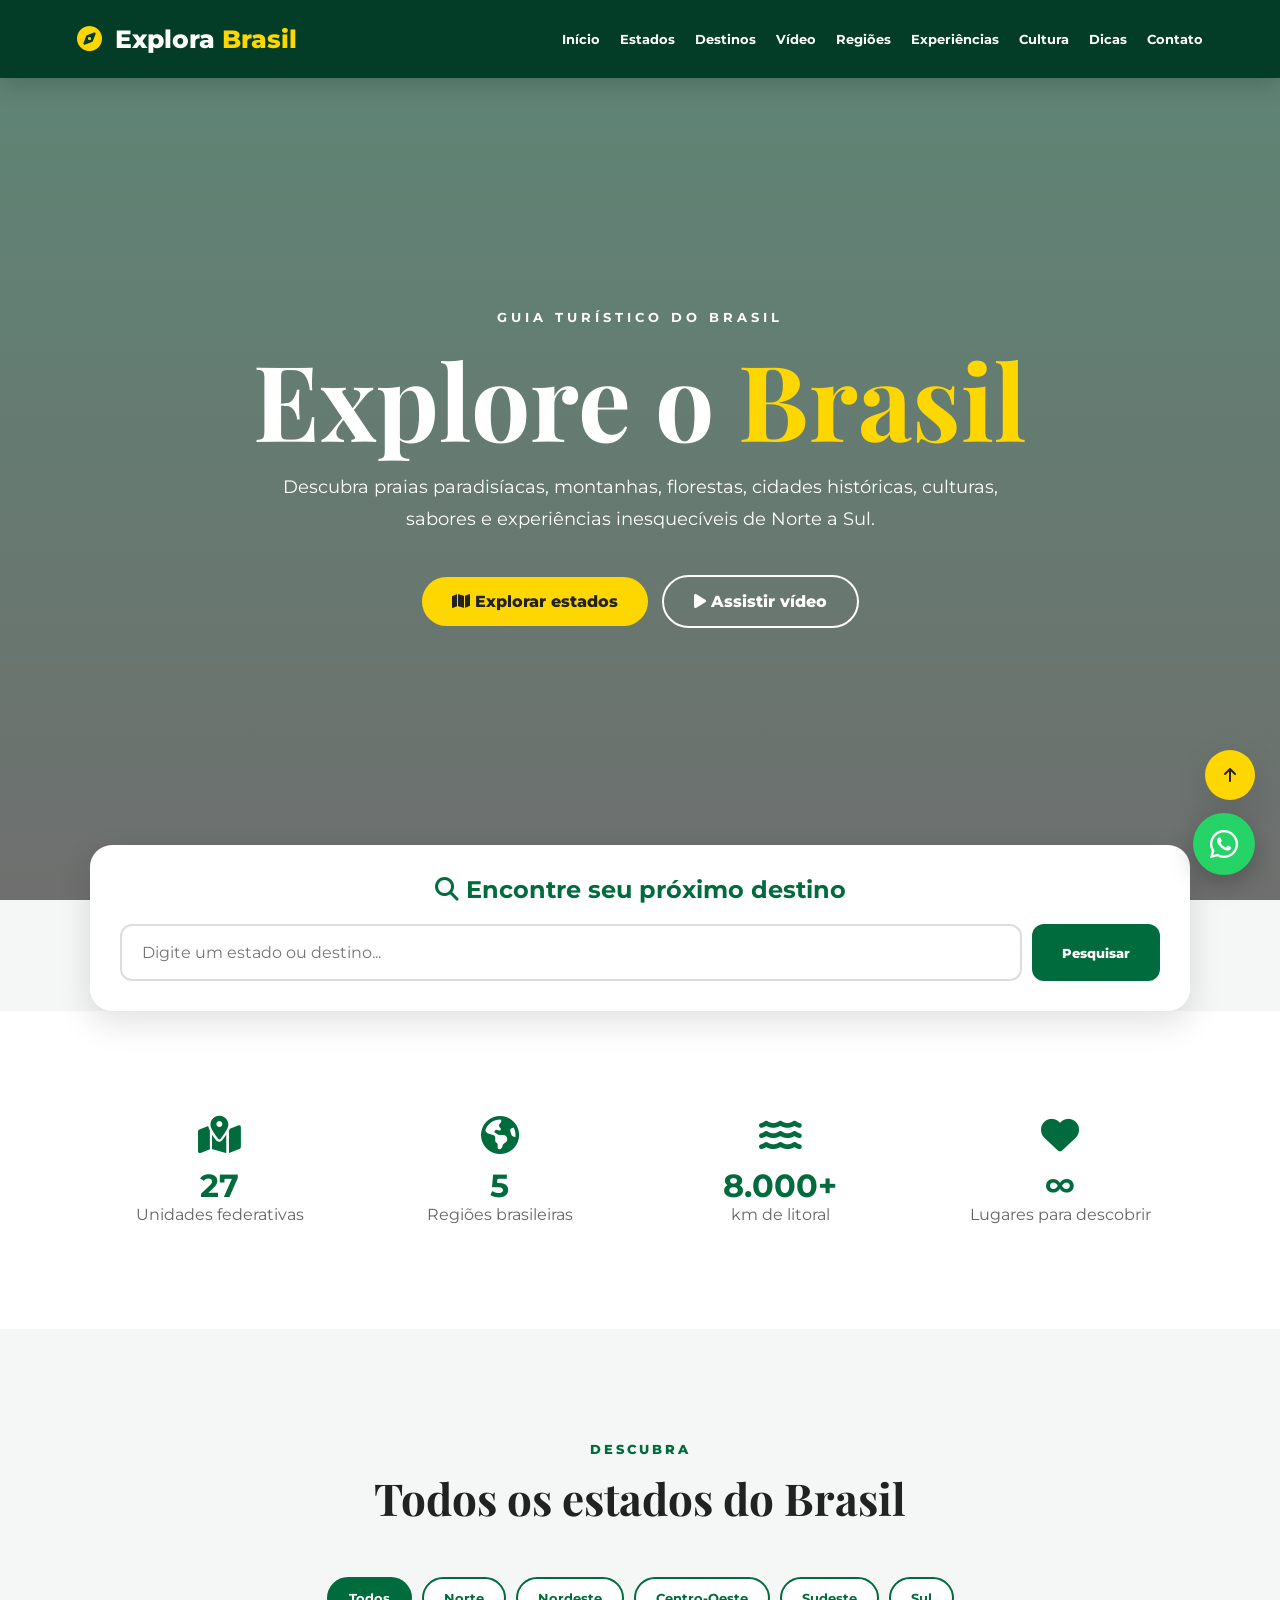
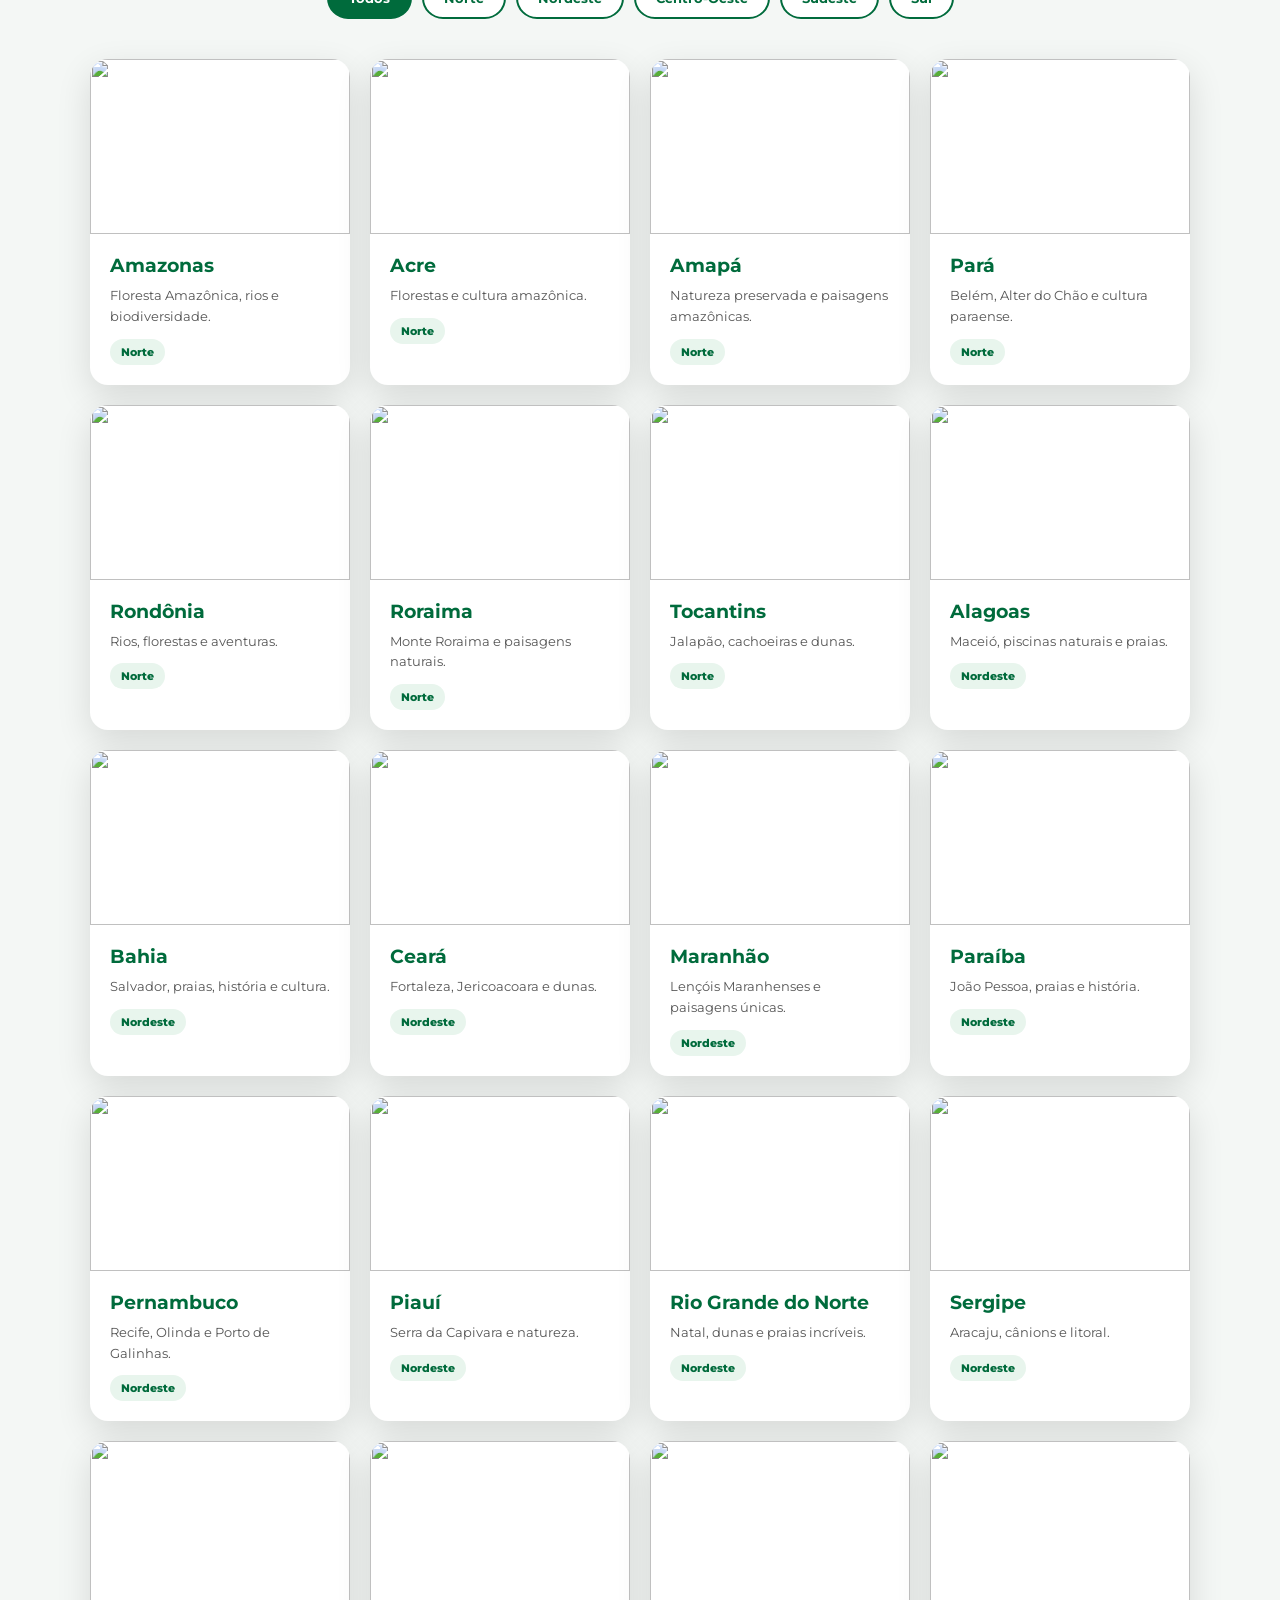
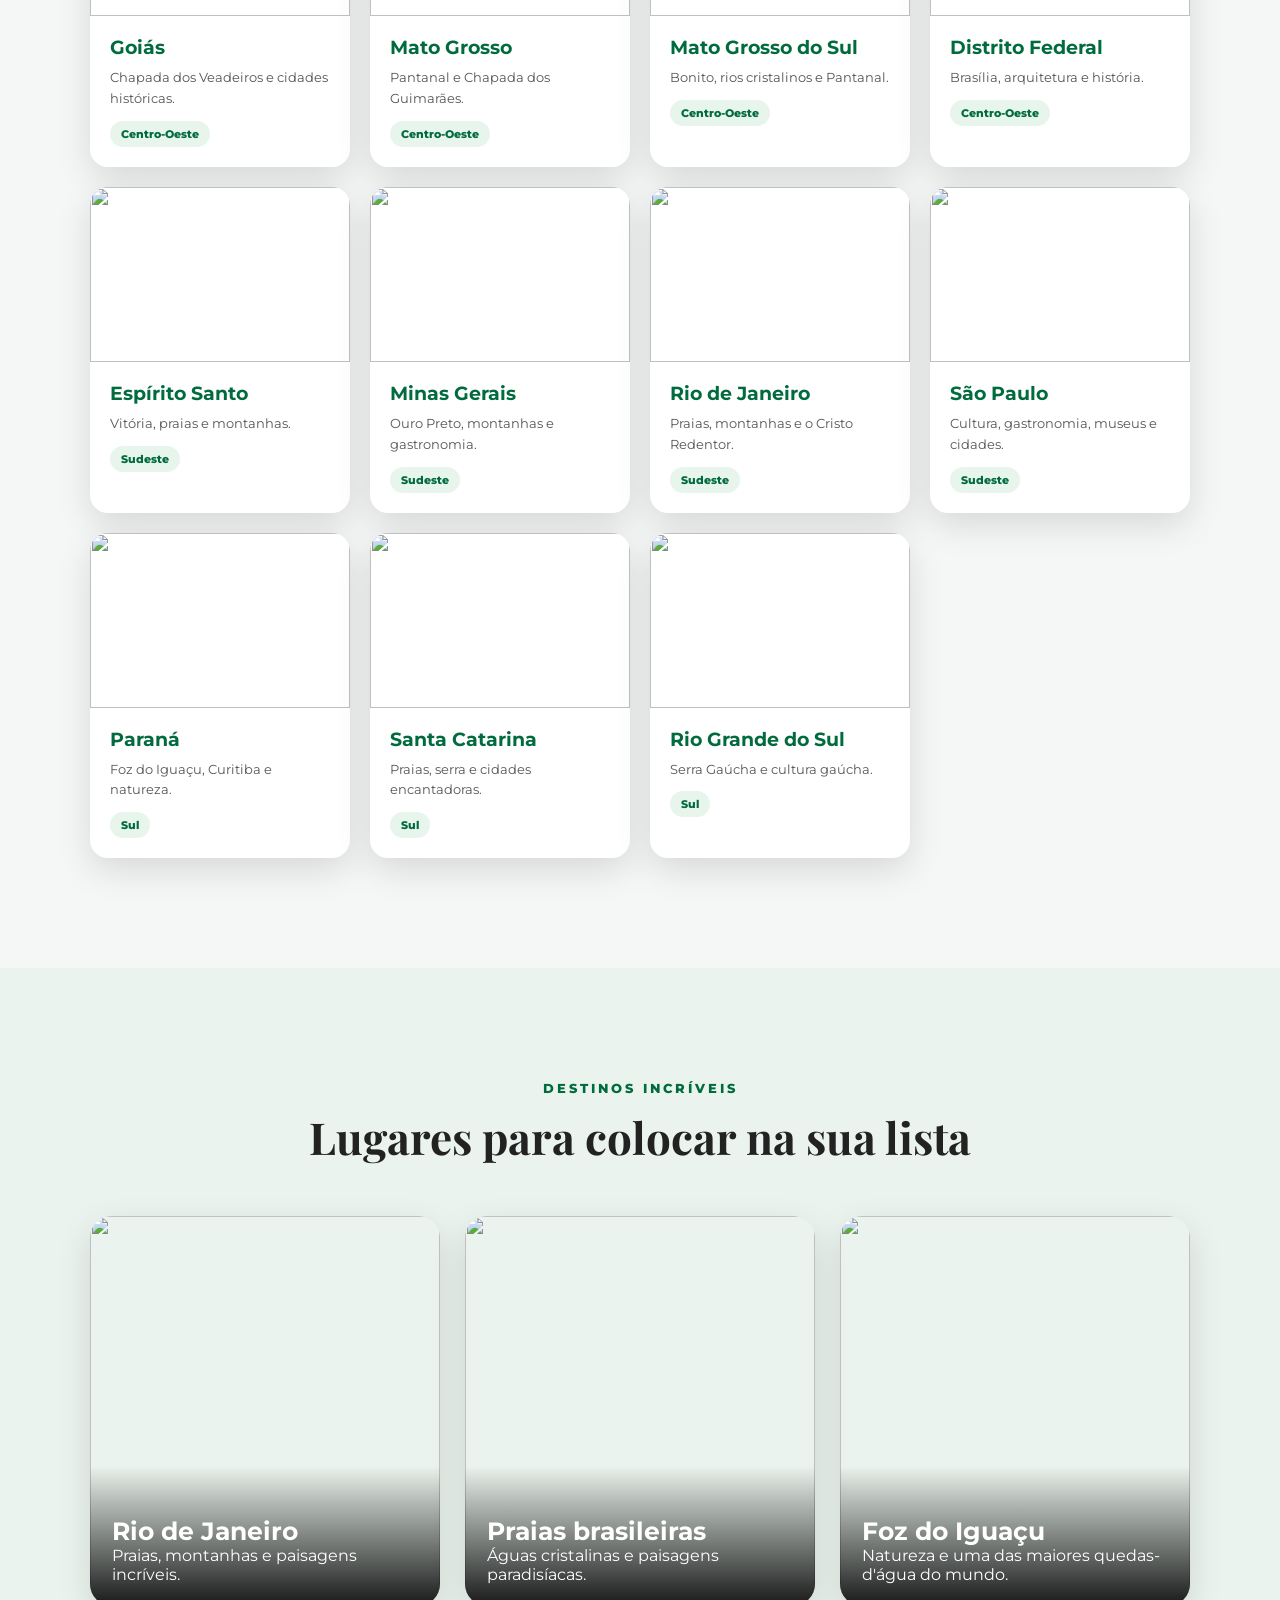
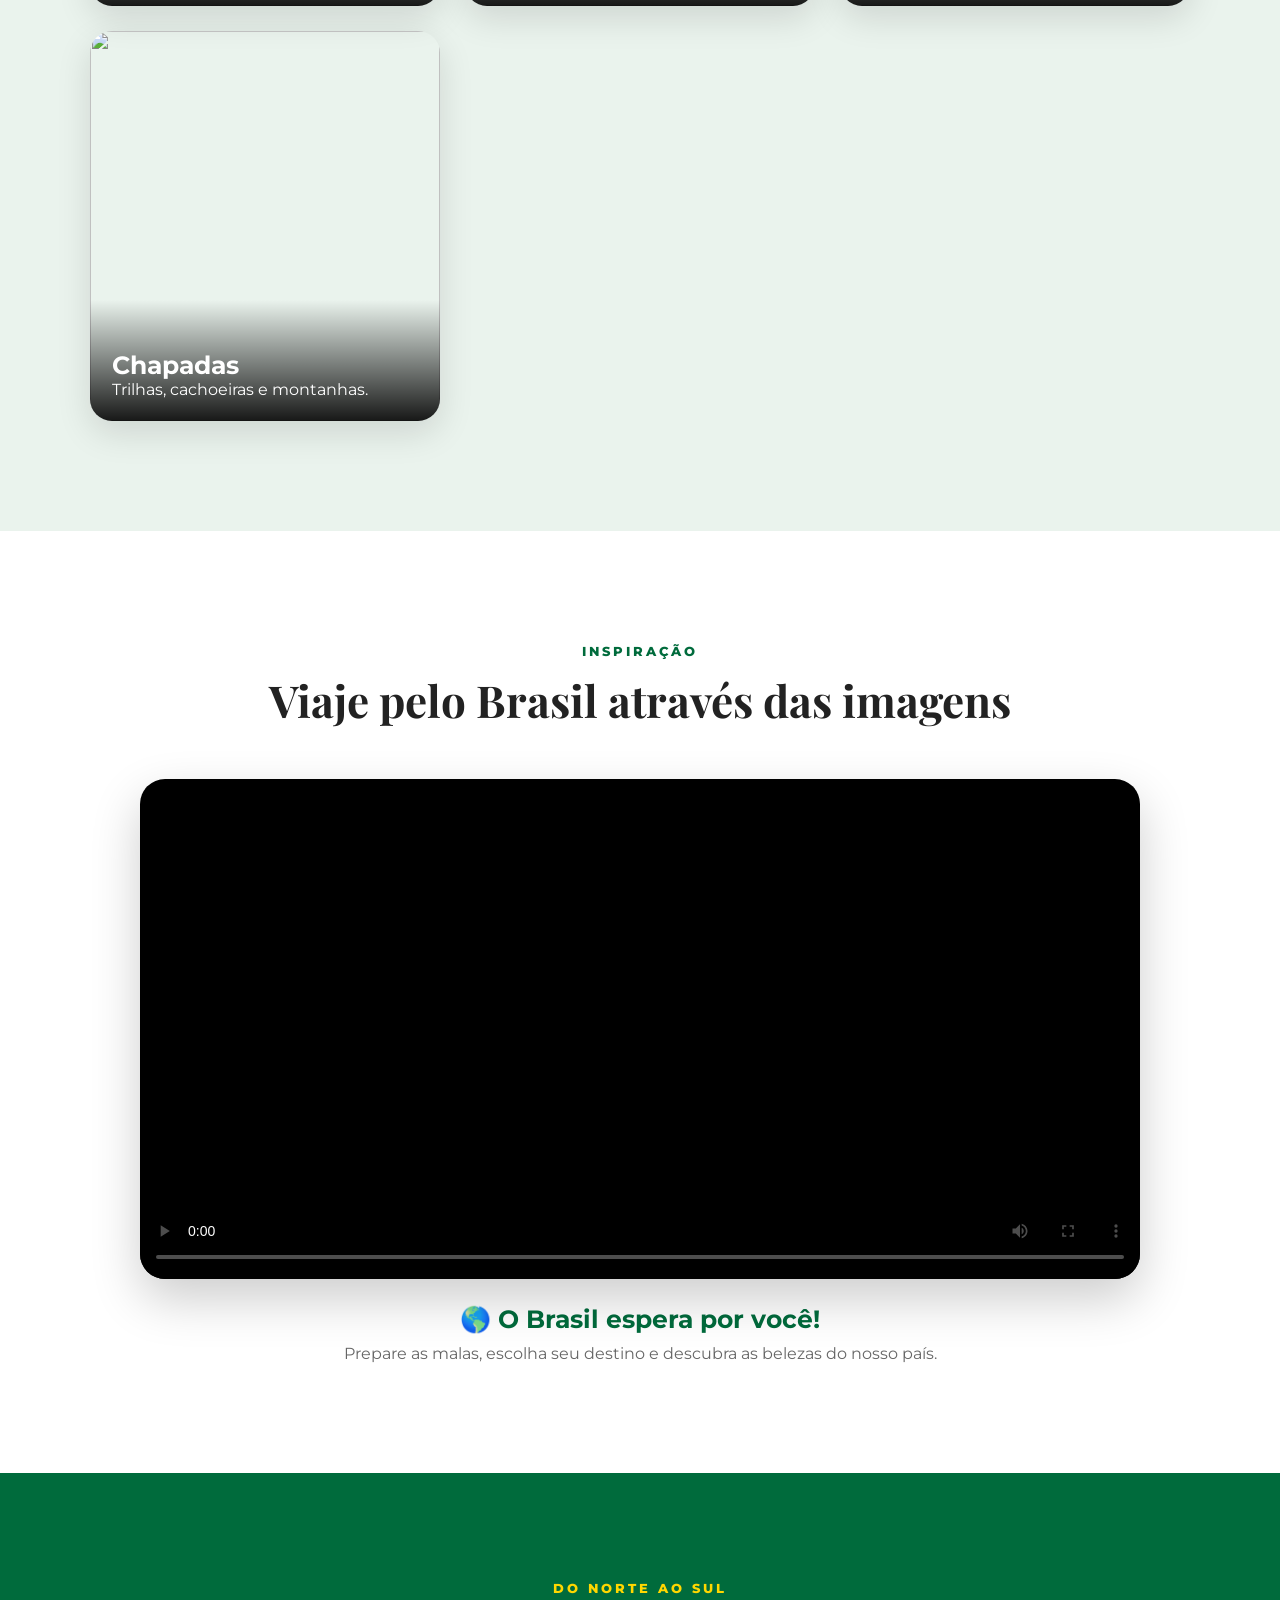
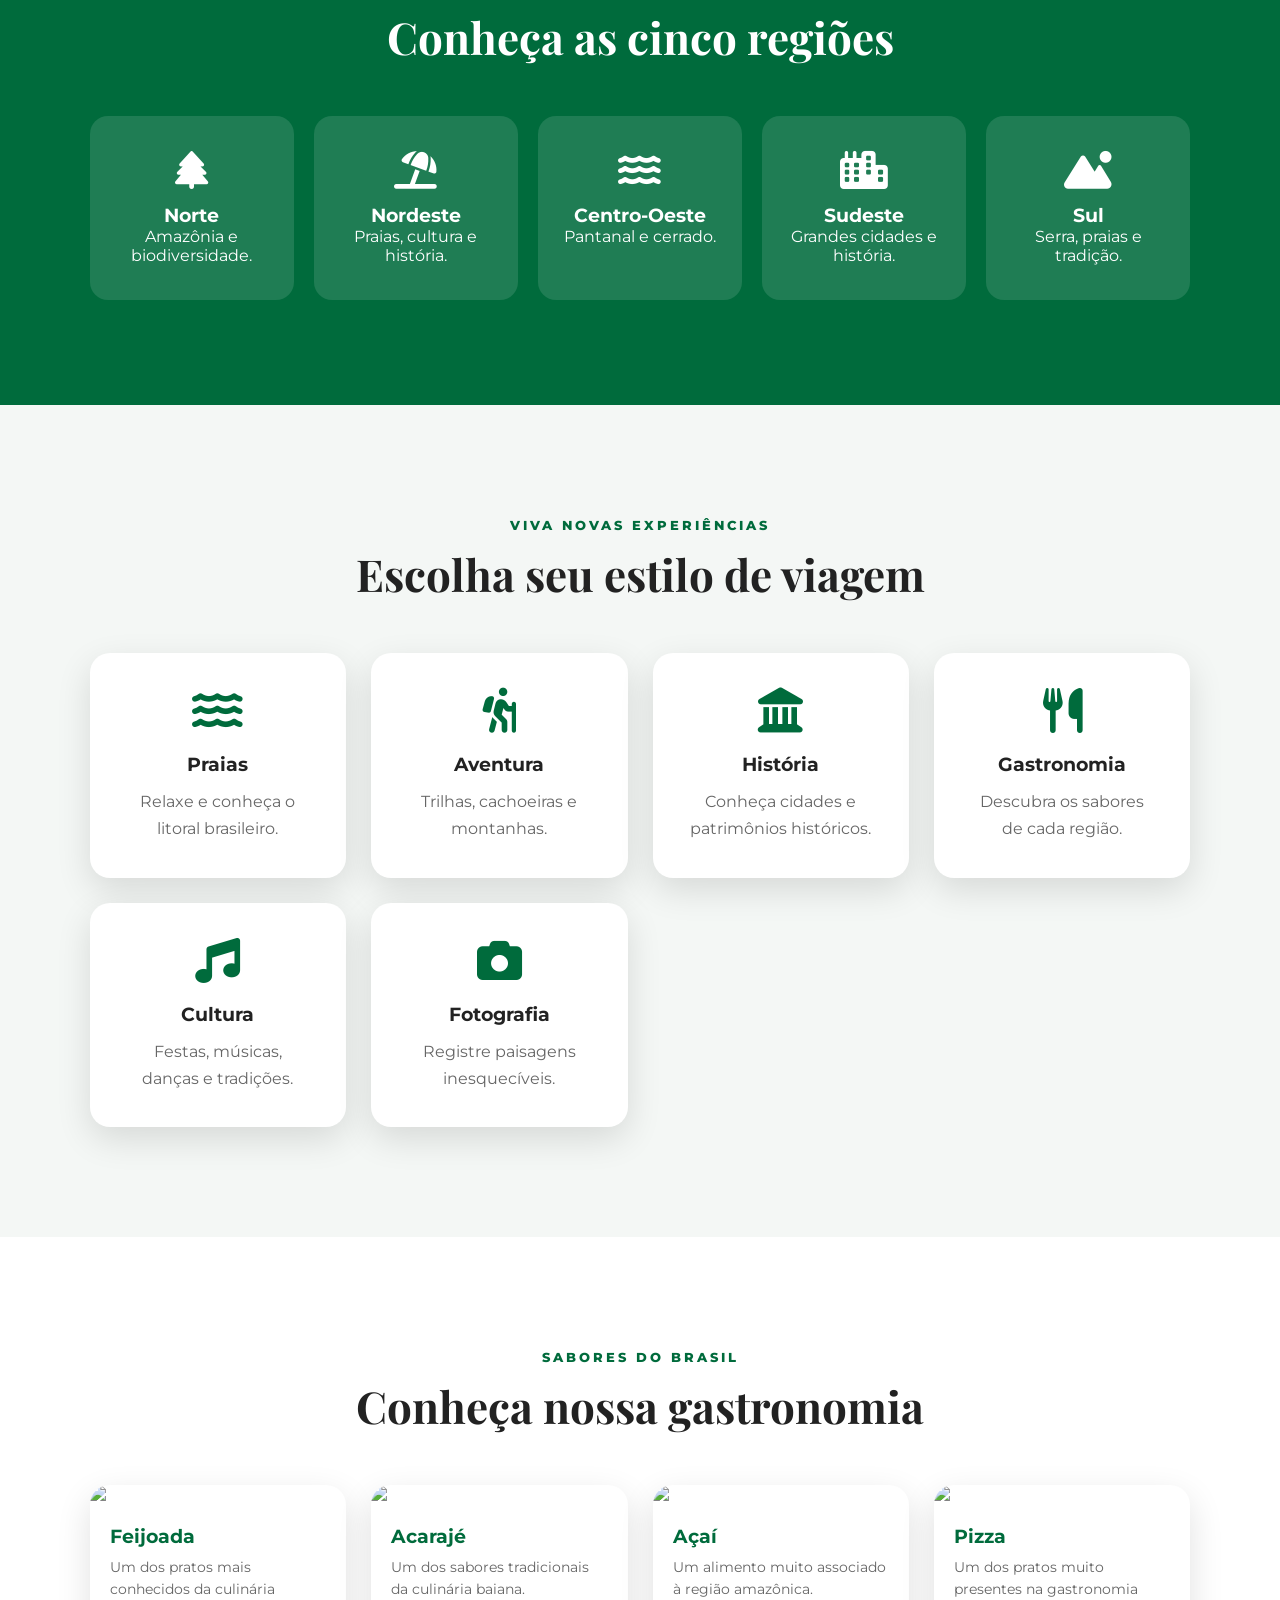
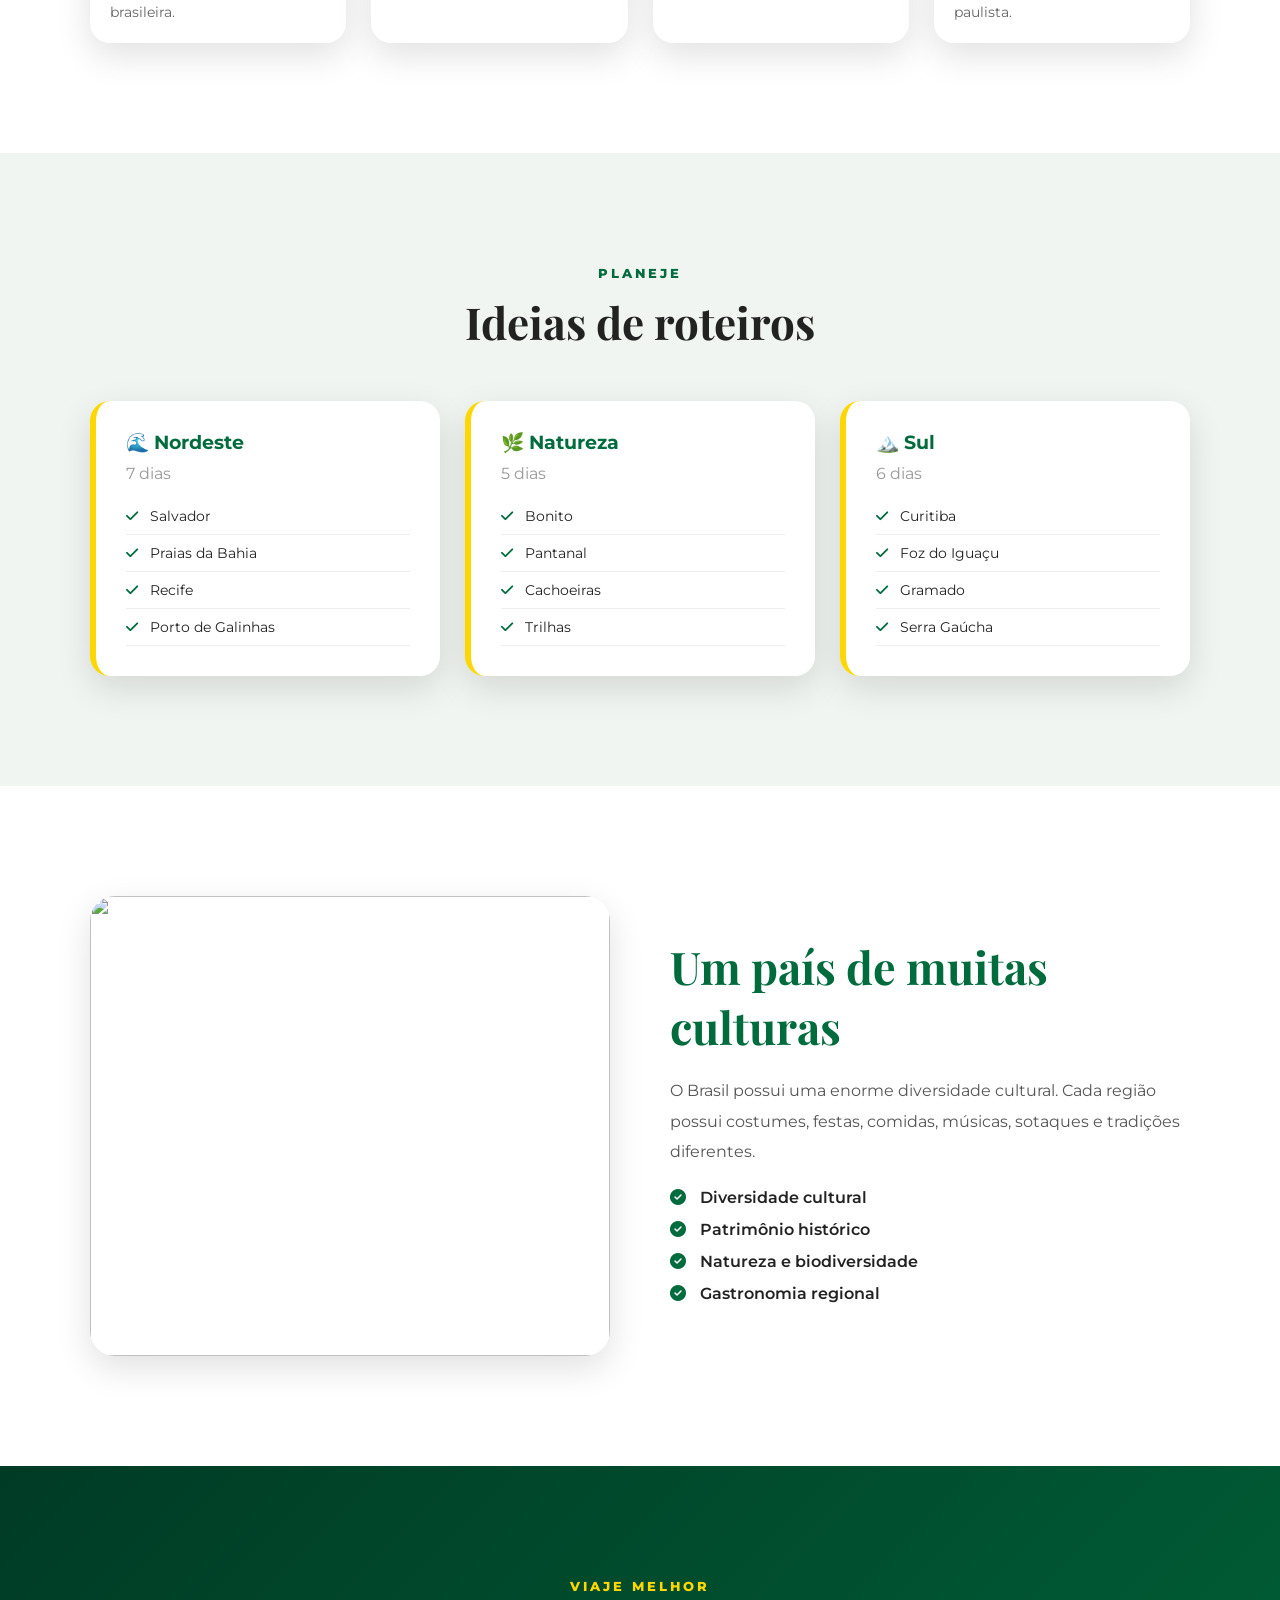
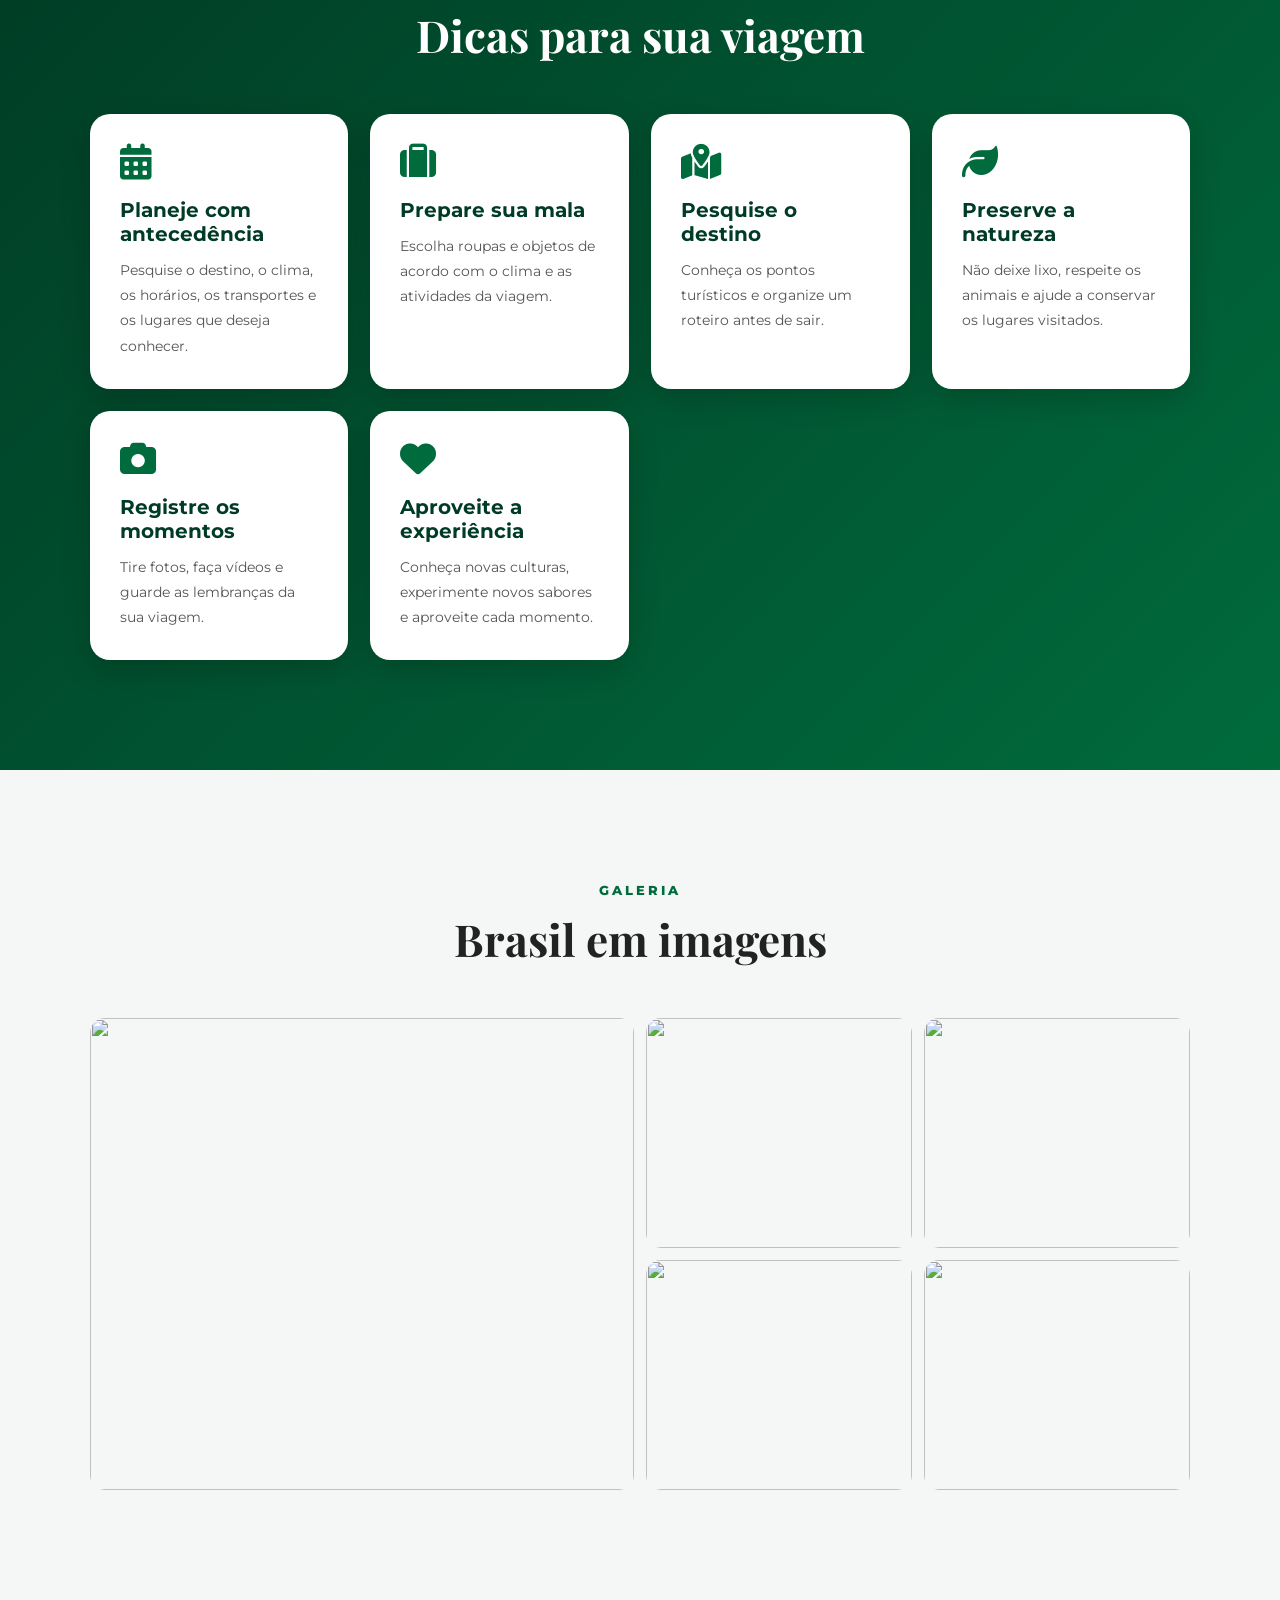
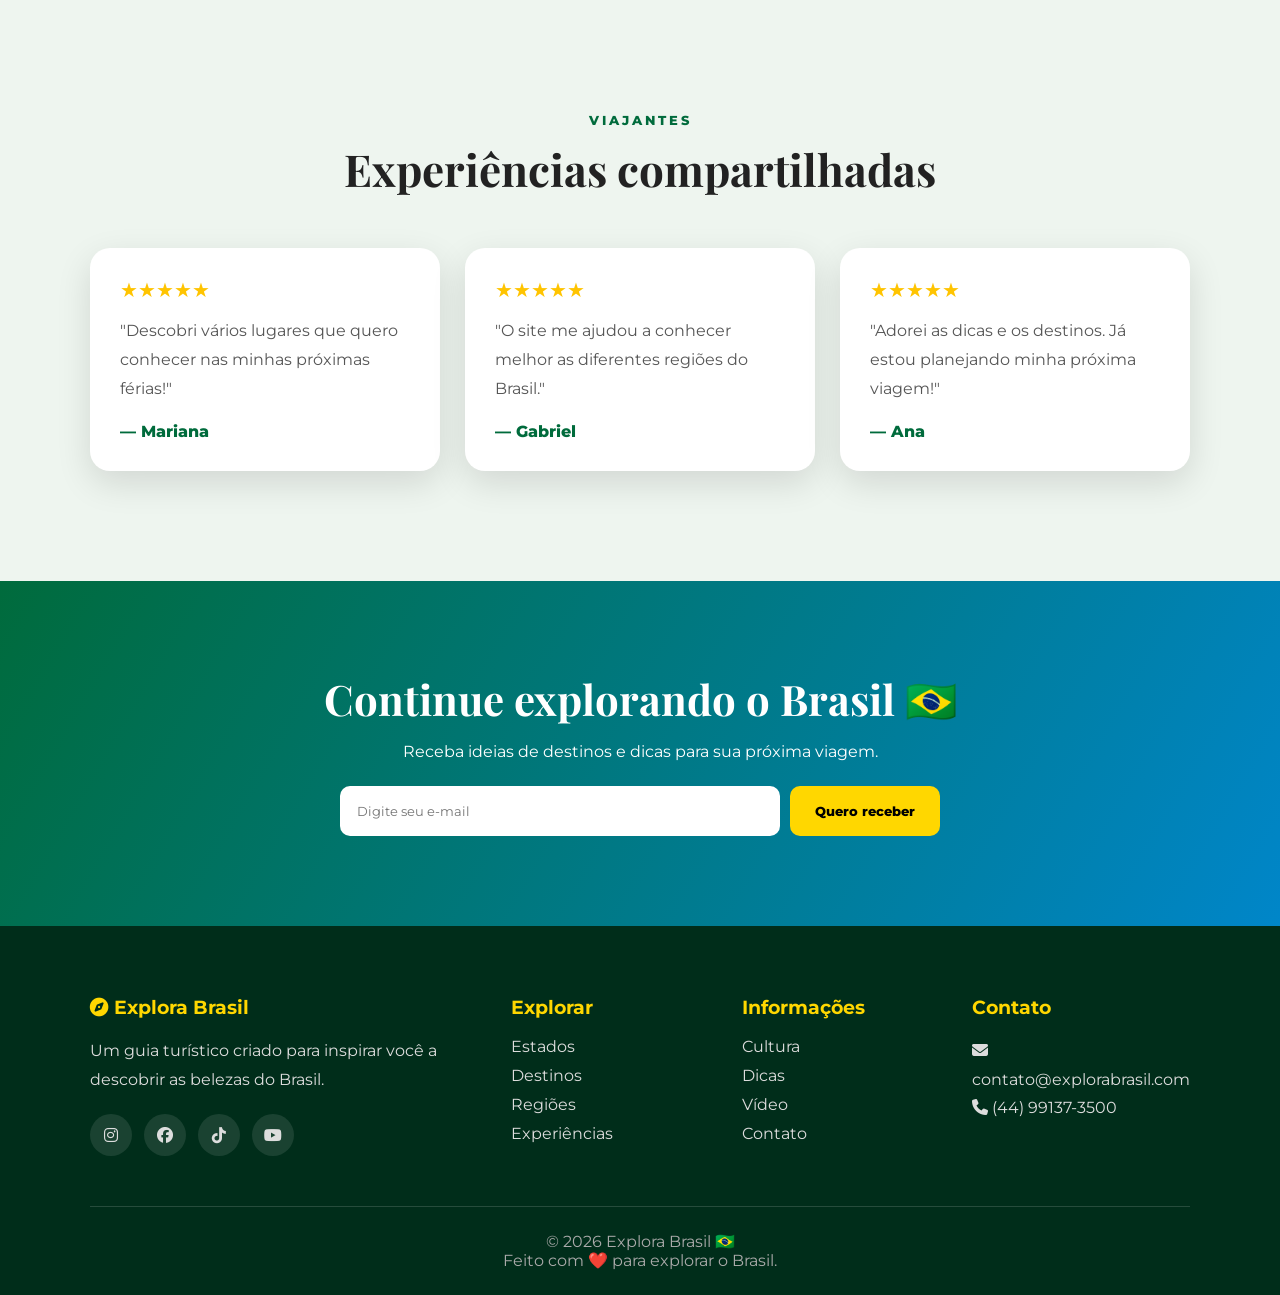
==== commit 9347d397: "Update index.html" ====
--- a/index.html
+++ b/index.html
@@ -4,16 +4,12 @@
 <meta charset="UTF-8">
 <meta name="viewport" content="width=device-width, initial-scale=1.0">
 
-<title>Explora Brasil | Guia Turístico</title>
-
-<meta name="description"
-content="Explora Brasil - seu guia turístico para conhecer os estados, destinos, culturas e belezas do Brasil.">
+<title>Explora Brasil 🇧🇷 | Guia Turístico</title>
 
 <link rel="preconnect" href="https://fonts.googleapis.com">
 <link rel="preconnect" href="https://fonts.gstatic.com" crossorigin>
 
-<link href="https://fonts.googleapis.com/css2?family=Montserrat:wght@400;500;600;700;800&family=Playfair+Display:wght@600;700;800&display=swap"
-rel="stylesheet">
+<link href="https://fonts.googleapis.com/css2?family=Montserrat:wght@400;500;600;700;800&family=Playfair+Display:wght@600;700;800&display=swap" rel="stylesheet">
 
 <link rel="stylesheet"
 href="https://cdnjs.cloudflare.com/ajax/libs/font-awesome/6.5.2/css/all.min.css">
@@ -21,20 +17,8 @@
 <style>
 
 /* =====================================================
-   CONFIGURAÇÕES
+   RESET
 ===================================================== */
-
-:root{
-    --verde:#006b3c;
-    --verde2:#004d2c;
-    --amarelo:#ffd700;
-    --azul:#0086c9;
-    --branco:#ffffff;
-    --claro:#f5f8f4;
-    --cinza:#666;
-    --escuro:#111;
-    --sombra:0 10px 30px rgba(0,0,0,.12);
-}
 
 *{
     margin:0;
@@ -43,15 +27,24 @@
     scroll-behavior:smooth;
 }
 
+:root{
+    --verde:#006b3c;
+    --verde-escuro:#003b25;
+    --verde-claro:#e8f5ed;
+    --amarelo:#ffd700;
+    --azul:#0086c9;
+    --azul-escuro:#005a8d;
+    --branco:#fff;
+    --cinza:#666;
+    --cinza-claro:#f4f7f5;
+    --preto:#111;
+    --sombra:0 12px 35px rgba(0,0,0,.12);
+}
+
 body{
     font-family:'Montserrat',sans-serif;
-    background:var(--claro);
+    background:var(--cinza-claro);
     color:#222;
-}
-
-img{
-    width:100%;
-    display:block;
 }
 
 a{
@@ -74,17 +67,12 @@
     left:0;
     width:100%;
     height:78px;
-
-    background:rgba(0,77,44,.96);
-
+    background:rgba(0,59,37,.97);
     display:flex;
+    justify-content:space-between;
     align-items:center;
-    justify-content:space-between;
-
     padding:0 6%;
-
     z-index:9999;
-
     box-shadow:0 5px 25px rgba(0,0,0,.2);
 }
 
@@ -96,7 +84,7 @@
 
 .logo i{
     color:var(--amarelo);
-    margin-right:7px;
+    margin-right:6px;
 }
 
 .logo span{
@@ -105,14 +93,13 @@
 
 nav{
     display:flex;
-    align-items:center;
-    gap:22px;
+    gap:20px;
 }
 
 nav a{
     color:white;
     font-size:13px;
-    font-weight:600;
+    font-weight:700;
     transition:.3s;
 }
 
@@ -123,7 +110,7 @@
 .menu-btn{
     display:none;
     color:white;
-    font-size:26px;
+    font-size:27px;
     cursor:pointer;
 }
 
@@ -134,19 +121,16 @@
 
 .hero{
     min-height:100vh;
-
     display:flex;
     align-items:center;
     justify-content:center;
-
     text-align:center;
-
-    padding:130px 20px 80px;
+    padding:130px 20px 90px;
 
     background:
     linear-gradient(
-        rgba(0,65,38,.55),
-        rgba(0,0,0,.5)
+        rgba(0,65,38,.62),
+        rgba(0,0,0,.55)
     ),
     url("https://images.unsplash.com/photo-1483729558449-99ef09a8c325")
     center/cover;
@@ -164,12 +148,9 @@
 
 .hero h1{
     font-family:'Playfair Display',serif;
-
     font-size:clamp(55px,9vw,105px);
-
-    margin:15px 0;
-
     line-height:1;
+    margin:20px 0;
 }
 
 .hero h1 span{
@@ -177,12 +158,9 @@
 }
 
 .hero p{
-    max-width:750px;
-
+    max-width:760px;
     margin:auto;
-
     font-size:18px;
-
     line-height:1.8;
 }
 
@@ -192,15 +170,10 @@
 
 .btn{
     display:inline-block;
-
     padding:15px 30px;
-
     border-radius:40px;
-
-    font-weight:700;
-
+    font-weight:800;
     margin:5px;
-
     transition:.3s;
 }
 
@@ -230,28 +203,19 @@
 
 .search-container{
     width:88%;
-    max-width:1050px;
-
+    max-width:1100px;
     margin:-55px auto 0;
-
     position:relative;
-
     z-index:20;
-
     background:white;
-
     padding:30px;
-
     border-radius:22px;
-
     box-shadow:var(--sombra);
 }
 
 .search-container h2{
+    color:var(--verde);
     text-align:center;
-
-    color:var(--verde);
-
     margin-bottom:20px;
 }
 
@@ -262,15 +226,10 @@
 
 .search-box input{
     flex:1;
-
     padding:17px 20px;
-
     border:2px solid #ddd;
-
     border-radius:12px;
-
     outline:none;
-
     font-size:16px;
 }
 
@@ -279,19 +238,13 @@
 }
 
 .search-box button{
-    border:0;
-
+    border:none;
     background:var(--verde);
-
     color:white;
-
     padding:0 30px;
-
     border-radius:12px;
-
     cursor:pointer;
-
-    font-weight:700;
+    font-weight:800;
 }
 
 
@@ -301,25 +254,19 @@
 
 .section-title{
     text-align:center;
-
     margin-bottom:50px;
 }
 
 .section-title span{
     color:var(--verde);
-
     font-size:13px;
-
     font-weight:800;
-
     letter-spacing:3px;
 }
 
 .section-title h2{
     font-family:'Playfair Display',serif;
-
-    font-size:45px;
-
+    font-size:44px;
     margin-top:10px;
 }
 
@@ -329,36 +276,27 @@
 ===================================================== */
 
 .stats{
-    padding:80px 7%;
-
+    padding:85px 7%;
     display:grid;
-
-    grid-template-columns:
-    repeat(auto-fit,minmax(180px,1fr));
-
+    grid-template-columns:repeat(auto-fit,minmax(180px,1fr));
     gap:20px;
-
     background:white;
 }
 
 .stat{
     text-align:center;
-
     padding:20px;
 }
 
 .stat i{
+    color:var(--verde);
     font-size:38px;
-
+    margin-bottom:12px;
+}
+
+.stat h3{
     color:var(--verde);
-
-    margin-bottom:12px;
-}
-
-.stat h3{
     font-size:32px;
-
-    color:var(--verde);
 }
 
 .stat p{
@@ -376,86 +314,61 @@
 
 .filtros{
     display:flex;
-
+    justify-content:center;
     flex-wrap:wrap;
-
-    justify-content:center;
-
     gap:10px;
-
     margin-bottom:40px;
 }
 
 .filtros button{
     border:2px solid var(--verde);
-
     background:white;
-
     color:var(--verde);
-
     padding:11px 20px;
-
     border-radius:30px;
-
     cursor:pointer;
-
     font-weight:700;
-
     transition:.3s;
 }
 
 .filtros button:hover,
 .filtros button.active{
     background:var(--verde);
-
     color:white;
 }
 
 .estado-grid{
     display:grid;
-
-    grid-template-columns:
-    repeat(auto-fit,minmax(240px,1fr));
-
+    grid-template-columns:repeat(auto-fit,minmax(240px,1fr));
     gap:20px;
 }
 
 .estado{
     background:white;
-
     border-radius:18px;
-
     overflow:hidden;
-
     box-shadow:var(--sombra);
-
     transition:.4s;
-
-    cursor:pointer;
 }
 
 .estado:hover{
     transform:translateY(-8px);
-
-    box-shadow:0 15px 35px rgba(0,0,0,.18);
 }
 
 .estado-img{
-    height:170px;
-
+    height:175px;
     overflow:hidden;
 }
 
 .estado-img img{
+    width:100%;
     height:100%;
-
     object-fit:cover;
-
     transition:.5s;
 }
 
-.estado:hover .estado-img img{
-    transform:scale(1.1);
+.estado:hover img{
+    transform:scale(1.08);
 }
 
 .estado-info{
@@ -464,36 +377,24 @@
 
 .estado-info h3{
     color:var(--verde);
-
-    font-size:20px;
-
-    margin-bottom:7px;
+    margin-bottom:8px;
 }
 
 .estado-info p{
-    color:var(--cinza);
-
+    color:#555;
     font-size:13px;
-
     line-height:1.6;
 }
 
 .regiao-tag{
     display:inline-block;
-
     margin-top:12px;
-
-    background:#e9f4ed;
-
+    padding:6px 11px;
+    border-radius:20px;
+    background:var(--verde-claro);
     color:var(--verde);
-
-    padding:6px 10px;
-
-    border-radius:20px;
-
     font-size:11px;
-
-    font-weight:700;
+    font-weight:800;
 }
 
 
@@ -503,36 +404,27 @@
 
 .destinos{
     padding:110px 7%;
-
-    background:#eef4ee;
+    background:#eaf3ed;
 }
 
 .destino-grid{
     display:grid;
-
-    grid-template-columns:
-    repeat(auto-fit,minmax(260px,1fr));
-
+    grid-template-columns:repeat(auto-fit,minmax(260px,1fr));
     gap:25px;
 }
 
 .destino{
     height:390px;
-
     position:relative;
-
+    overflow:hidden;
     border-radius:22px;
-
-    overflow:hidden;
-
     box-shadow:var(--sombra);
 }
 
 .destino img{
+    width:100%;
     height:100%;
-
     object-fit:cover;
-
     transition:.6s;
 }
 
@@ -542,30 +434,57 @@
 
 .destino-content{
     position:absolute;
-
     bottom:0;
-
     width:100%;
-
-    padding:35px 22px 22px;
-
+    padding:50px 22px 22px;
     color:white;
-
-    background:
-    linear-gradient(
-        transparent,
-        rgba(0,0,0,.9)
-    );
+    background:linear-gradient(transparent,rgba(0,0,0,.9));
 }
 
 .destino-content h3{
     font-size:25px;
-
-    margin-bottom:5px;
-}
-
-.destino-content p{
-    font-size:13px;
+}
+
+
+/* =====================================================
+   VÍDEO
+===================================================== */
+
+.video-section{
+    padding:110px 7%;
+    background:white;
+}
+
+.video-container{
+    max-width:1000px;
+    margin:auto;
+    position:relative;
+    overflow:hidden;
+    border-radius:25px;
+    box-shadow:0 20px 50px rgba(0,0,0,.2);
+    background:#000;
+}
+
+.video-container video{
+    width:100%;
+    display:block;
+    min-height:450px;
+    object-fit:cover;
+}
+
+.video-info{
+    text-align:center;
+    margin-top:25px;
+}
+
+.video-info h3{
+    color:var(--verde);
+    font-size:25px;
+    margin-bottom:10px;
+}
+
+.video-info p{
+    color:#666;
 }
 
 
@@ -574,10 +493,8 @@
 ===================================================== */
 
 .regioes{
-    padding:100px 7%;
-
+    padding:105px 7%;
     background:var(--verde);
-
     color:white;
 }
 
@@ -591,36 +508,26 @@
 
 .regiao-grid{
     display:grid;
-
-    grid-template-columns:
-    repeat(auto-fit,minmax(180px,1fr));
-
+    grid-template-columns:repeat(auto-fit,minmax(180px,1fr));
     gap:20px;
 }
 
 .regiao{
     padding:35px 20px;
-
-    background:rgba(255,255,255,.1);
-
+    background:rgba(255,255,255,.12);
     border-radius:18px;
-
     text-align:center;
-
     transition:.3s;
 }
 
 .regiao:hover{
     background:var(--amarelo);
-
     color:#222;
-
     transform:translateY(-8px);
 }
 
 .regiao i{
     font-size:38px;
-
     margin-bottom:15px;
 }
 
@@ -635,24 +542,16 @@
 
 .experiencia-grid{
     display:grid;
-
-    grid-template-columns:
-    repeat(auto-fit,minmax(230px,1fr));
-
+    grid-template-columns:repeat(auto-fit,minmax(230px,1fr));
     gap:25px;
 }
 
 .experiencia{
     background:white;
-
     padding:35px;
-
     border-radius:20px;
-
     text-align:center;
-
     box-shadow:var(--sombra);
-
     transition:.3s;
 }
 
@@ -661,10 +560,8 @@
 }
 
 .experiencia i{
+    color:var(--verde);
     font-size:45px;
-
-    color:var(--verde);
-
     margin-bottom:20px;
 }
 
@@ -673,8 +570,7 @@
 }
 
 .experiencia p{
-    color:var(--cinza);
-
+    color:#666;
     line-height:1.7;
 }
 
@@ -685,28 +581,20 @@
 
 .gastronomia{
     padding:110px 7%;
-
-    background:#fff;
+    background:white;
 }
 
 .comidas{
     display:grid;
-
-    grid-template-columns:
-    repeat(auto-fit,minmax(230px,1fr));
-
+    grid-template-columns:repeat(auto-fit,minmax(230px,1fr));
     gap:25px;
 }
 
 .comida{
+    overflow:hidden;
     border-radius:20px;
-
-    overflow:hidden;
-
-    background:#fff;
-
+    background:white;
     box-shadow:var(--sombra);
-
     transition:.3s;
 }
 
@@ -716,7 +604,6 @@
 
 .comida img{
     height:210px;
-
     object-fit:cover;
 }
 
@@ -726,16 +613,13 @@
 
 .comida-info h3{
     color:var(--verde);
-
     margin-bottom:8px;
 }
 
 .comida-info p{
-    color:var(--cinza);
-
+    color:#666;
+    line-height:1.6;
     font-size:14px;
-
-    line-height:1.6;
 }
 
 
@@ -745,42 +629,30 @@
 
 .roteiros{
     padding:110px 7%;
-
     background:#f1f5f1;
 }
 
 .roteiro-grid{
     display:grid;
-
-    grid-template-columns:
-    repeat(auto-fit,minmax(270px,1fr));
-
+    grid-template-columns:repeat(auto-fit,minmax(270px,1fr));
     gap:25px;
 }
 
 .roteiro{
     background:white;
-
+    padding:30px;
     border-radius:20px;
-
-    padding:30px;
-
     box-shadow:var(--sombra);
-
-    border-left:5px solid var(--amarelo);
+    border-left:6px solid var(--amarelo);
 }
 
 .roteiro h3{
     color:var(--verde);
-
     margin-bottom:10px;
 }
 
-.roteiro .dias{
+.dias{
     color:#999;
-
-    font-size:13px;
-
     margin-bottom:15px;
 }
 
@@ -789,16 +661,13 @@
 }
 
 .roteiro li{
-    padding:8px 0;
-
+    padding:9px 0;
     border-bottom:1px solid #eee;
-
     font-size:14px;
 }
 
 .roteiro li i{
     color:var(--verde);
-
     margin-right:8px;
 }
 
@@ -809,67 +678,62 @@
 
 .cultura{
     padding:110px 7%;
+    background:white;
 }
 
 .cultura-container{
     display:grid;
-
     grid-template-columns:1fr 1fr;
-
     gap:60px;
-
     align-items:center;
 }
 
-.cultura img{
+.cultura-container img{
+    width:100%;
     height:460px;
-
     object-fit:cover;
-
     border-radius:25px;
-
     box-shadow:var(--sombra);
 }
 
 .cultura-text h2{
     font-family:'Playfair Display',serif;
-
+    color:var(--verde);
     font-size:45px;
-
-    color:var(--verde);
-
     margin-bottom:20px;
 }
 
 .cultura-text p{
     color:#555;
-
     line-height:1.9;
-
     margin-bottom:20px;
 }
 
 .check{
     margin:13px 0;
-
     font-weight:600;
 }
 
 .check i{
     color:var(--verde);
-
     margin-right:10px;
 }
 
 
 /* =====================================================
-   DICAS
+   DICAS — CORRIGIDO
 ===================================================== */
 
 .dicas{
-    padding:100px 7%;
-
-    background:var(--verde-escuro);
+    padding:110px 7%;
+
+    /* Fundo mais claro para melhorar a leitura */
+    background:
+    linear-gradient(
+        135deg,
+        #003b25,
+        #006b3c
+    );
 
     color:white;
 }
@@ -884,39 +748,45 @@
 
 .dicas-grid{
     display:grid;
-
-    grid-template-columns:
-    repeat(auto-fit,minmax(220px,1fr));
-
-    gap:20px;
+    grid-template-columns:repeat(auto-fit,minmax(230px,1fr));
+    gap:22px;
 }
 
 .dica{
-    background:rgba(255,255,255,.1);
+    background:white;
+    color:#222;
 
     padding:30px;
 
-    border-radius:18px;
+    border-radius:20px;
+
+    box-shadow:0 10px 30px rgba(0,0,0,.18);
+
+    transition:.35s;
+
+    min-height:220px;
+}
+
+.dica:hover{
+    transform:translateY(-8px);
 }
 
 .dica i{
-    color:var(--amarelo);
-
-    font-size:35px;
-
+    color:var(--verde);
+    font-size:36px;
     margin-bottom:18px;
 }
 
 .dica h3{
-    margin-bottom:10px;
+    color:var(--verde-escuro);
+    font-size:20px;
+    margin-bottom:12px;
 }
 
 .dica p{
-    color:#ddd;
-
-    line-height:1.7;
-
+    color:#555;
     font-size:14px;
+    line-height:1.8;
 }
 
 
@@ -930,26 +800,20 @@
 
 .galeria-grid{
     display:grid;
-
-    grid-template-columns:
-    repeat(4,1fr);
-
+    grid-template-columns:repeat(4,1fr);
     gap:12px;
 }
 
 .galeria-item{
     height:230px;
-
     overflow:hidden;
-
     border-radius:15px;
 }
 
 .galeria-item img{
+    width:100%;
     height:100%;
-
     object-fit:cover;
-
     transition:.5s;
 }
 
@@ -959,9 +823,7 @@
 
 .galeria-item.grande{
     grid-column:span 2;
-
     grid-row:span 2;
-
     height:472px;
 }
 
@@ -972,48 +834,36 @@
 
 .avaliacoes{
     padding:110px 7%;
-
-    background:#f0f5ef;
+    background:#eef5ef;
 }
 
 .avaliacoes-grid{
     display:grid;
-
-    grid-template-columns:
-    repeat(auto-fit,minmax(260px,1fr));
-
+    grid-template-columns:repeat(auto-fit,minmax(260px,1fr));
     gap:25px;
 }
 
 .avaliacao{
     background:white;
-
     padding:30px;
-
     border-radius:20px;
-
     box-shadow:var(--sombra);
 }
 
 .estrelas{
     color:#ffc400;
-
     font-size:20px;
-
     margin-bottom:15px;
 }
 
 .avaliacao p{
     color:#555;
-
     line-height:1.8;
 }
 
 .usuario{
     color:var(--verde);
-
-    font-weight:700;
-
+    font-weight:800;
     margin-top:18px;
 }
 
@@ -1024,9 +874,7 @@
 
 .newsletter{
     padding:90px 7%;
-
     text-align:center;
-
     color:white;
 
     background:
@@ -1039,7 +887,6 @@
 
 .newsletter h2{
     font-family:'Playfair Display',serif;
-
     font-size:42px;
 }
 
@@ -1049,38 +896,26 @@
 
 .newsletter-form{
     max-width:600px;
-
     margin:auto;
-
     display:flex;
-
     gap:10px;
 }
 
 .newsletter-form input{
     flex:1;
-
     border:0;
-
     padding:17px;
-
     border-radius:10px;
-
     outline:none;
 }
 
 .newsletter-form button{
     border:0;
-
     padding:0 25px;
-
     background:var(--amarelo);
-
     border-radius:10px;
-
     cursor:pointer;
-
-    font-weight:700;
+    font-weight:800;
 }
 
 
@@ -1090,32 +925,24 @@
 
 footer{
     background:#002d1a;
-
     color:white;
-
     padding:70px 7% 25px;
 }
 
 .footer-grid{
     display:grid;
-
-    grid-template-columns:
-    2fr 1fr 1fr 1fr;
-
+    grid-template-columns:2fr 1fr 1fr 1fr;
     gap:40px;
-
     margin-bottom:50px;
 }
 
 footer h3{
     color:var(--amarelo);
-
     margin-bottom:18px;
 }
 
 footer p{
-    color:#ccc;
-
+    color:#ddd;
     line-height:1.8;
 }
 
@@ -1128,9 +955,7 @@
 }
 
 footer a{
-    color:#ccc;
-
-    transition:.3s;
+    color:#ddd;
 }
 
 footer a:hover{
@@ -1139,62 +964,107 @@
 
 .social{
     display:flex;
-
     gap:12px;
-
     margin-top:20px;
 }
 
 .social a{
     width:42px;
-
     height:42px;
-
     display:flex;
-
+    justify-content:center;
     align-items:center;
-
-    justify-content:center;
-
     background:rgba(255,255,255,.1);
-
     border-radius:50%;
 }
 
 .copyright{
     border-top:1px solid rgba(255,255,255,.15);
-
     padding-top:25px;
-
     text-align:center;
-
     color:#aaa;
 }
 
 
 /* =====================================================
-   TOPO
+   WHATSAPP
+===================================================== */
+
+.whatsapp{
+    position:fixed;
+    right:25px;
+    bottom:25px;
+
+    width:62px;
+    height:62px;
+
+    background:#25D366;
+    color:white;
+
+    display:flex;
+    justify-content:center;
+    align-items:center;
+
+    border-radius:50%;
+
+    font-size:32px;
+
+    z-index:9998;
+
+    box-shadow:
+    0 8px 25px rgba(0,0,0,.25);
+
+    transition:.3s;
+}
+
+.whatsapp:hover{
+    transform:scale(1.1);
+}
+
+.whatsapp-tooltip{
+    position:absolute;
+    right:75px;
+
+    background:#222;
+    color:white;
+
+    padding:9px 13px;
+
+    border-radius:8px;
+
+    font-size:12px;
+
+    white-space:nowrap;
+
+    opacity:0;
+
+    pointer-events:none;
+
+    transition:.3s;
+}
+
+.whatsapp:hover .whatsapp-tooltip{
+    opacity:1;
+}
+
+
+/* =====================================================
+   BOTÃO TOPO
 ===================================================== */
 
 #topo{
     position:fixed;
-
     right:25px;
-
-    bottom:25px;
+    bottom:100px;
 
     width:50px;
-
     height:50px;
 
     display:flex;
-
+    justify-content:center;
     align-items:center;
 
-    justify-content:center;
-
     background:var(--amarelo);
-
     color:#222;
 
     border-radius:50%;
@@ -1202,57 +1072,39 @@
     z-index:999;
 
     box-shadow:var(--sombra);
-
-    transition:.3s;
-}
-
-#topo:hover{
-    transform:translateY(-5px);
 }
 
 
 /* =====================================================
-   ANIMAÇÃO
+   ANIMAÇÕES
 ===================================================== */
 
 .animar{
     opacity:0;
-
-    transform:translateY(35px);
-
+    transform:translateY(30px);
     transition:.8s;
 }
 
 .animar.visivel{
     opacity:1;
-
     transform:translateY(0);
 }
 
 
 /* =====================================================
-   RESPONSIVIDADE
+   RESPONSIVO
 ===================================================== */
 
 @media(max-width:1000px){
 
     nav{
         position:absolute;
-
         top:78px;
-
         right:-100%;
-
         width:280px;
-
         padding:25px;
-
         background:var(--verde-escuro);
-
         flex-direction:column;
-
-        align-items:flex-start;
-
         transition:.4s;
     }
 
@@ -1275,7 +1127,6 @@
     .galeria-grid{
         grid-template-columns:1fr 1fr;
     }
-
 }
 
 @media(max-width:600px){
@@ -1297,7 +1148,7 @@
     }
 
     .section-title h2{
-        font-size:35px;
+        font-size:34px;
     }
 
     .cultura-text h2{
@@ -1330,27 +1181,34 @@
         height:230px;
     }
 
+    .video-container video{
+        min-height:250px;
+    }
+
+    .whatsapp{
+        width:56px;
+        height:56px;
+        right:18px;
+        bottom:18px;
+    }
+
 }
 
 </style>
 </head>
 
-
 <body>
 
 
 <!-- =====================================================
-     HEADER
+     MENU
 ===================================================== -->
 
 <header>
 
 <a href="#inicio" class="logo">
-
 <i class="fa-solid fa-compass"></i>
-
 Explora <span>Brasil</span>
-
 </a>
 
 <nav id="menu">
@@ -1358,6 +1216,7 @@
 <a href="#inicio">Início</a>
 <a href="#estados">Estados</a>
 <a href="#destinos">Destinos</a>
+<a href="#video">Vídeo</a>
 <a href="#regioes">Regiões</a>
 <a href="#experiencias">Experiências</a>
 <a href="#cultura">Cultura</a>
@@ -1367,9 +1226,7 @@
 </nav>
 
 <div class="menu-btn" onclick="abrirMenu()">
-
 <i class="fa-solid fa-bars"></i>
-
 </div>
 
 </header>
@@ -1383,17 +1240,16 @@
 
 <div class="hero-content">
 
-<small>SEU GUIA TURÍSTICO PELO BRASIL</small>
+<small>GUIA TURÍSTICO DO BRASIL</small>
 
 <h1>
-Explore o
-<span>Brasil</span>
+Explore o <span>Brasil</span>
 </h1>
 
 <p>
-Descubra praias paradisíacas, cidades históricas,
-paisagens incríveis, culturas diferentes e sabores
-que fazem do Brasil um dos países mais diversos do mundo.
+Descubra praias paradisíacas, montanhas, florestas,
+cidades históricas, culturas, sabores e experiências
+inesquecíveis de Norte a Sul.
 </p>
 
 <div class="buttons">
@@ -1403,8 +1259,9 @@
 Explorar estados
 </a>
 
-<a href="#destinos" class="btn btn-secondary">
-Ver destinos
+<a href="#video" class="btn btn-secondary">
+<i class="fa-solid fa-play"></i>
+Assistir vídeo
 </a>
 
 </div>
@@ -1422,7 +1279,7 @@
 
 <h2>
 <i class="fa-solid fa-magnifying-glass"></i>
-Qual lugar você quer conhecer?
+Encontre seu próximo destino
 </h2>
 
 <div class="search-box">
@@ -1430,11 +1287,11 @@
 <input
 type="text"
 id="pesquisa"
-placeholder="Digite um estado, cidade ou destino..."
+placeholder="Digite um estado ou destino..."
 >
 
 <button onclick="buscar()">
-Buscar
+Pesquisar
 </button>
 
 </div>
@@ -1449,43 +1306,27 @@
 <section class="stats">
 
 <div class="stat">
-
 <i class="fa-solid fa-map-location-dot"></i>
-
-<h3>26</h3>
-
-<p>Estados</p>
-
+<h3>27</h3>
+<p>Unidades federativas</p>
 </div>
 
 <div class="stat">
-
-<i class="fa-solid fa-landmark"></i>
-
+<i class="fa-solid fa-earth-americas"></i>
 <h3>5</h3>
-
-<p>Regiões</p>
-
+<p>Regiões brasileiras</p>
 </div>
 
 <div class="stat">
-
-<i class="fa-solid fa-tree"></i>
-
+<i class="fa-solid fa-water"></i>
+<h3>8.000+</h3>
+<p>km de litoral</p>
+</div>
+
+<div class="stat">
+<i class="fa-solid fa-heart"></i>
 <h3>∞</h3>
-
-<p>Lugares para explorar</p>
-
-</div>
-
-<div class="stat">
-
-<i class="fa-solid fa-earth-americas"></i>
-
-<h3>1</h3>
-
-<p>Brasil</p>
-
+<p>Lugares para descobrir</p>
 </div>
 
 </section>
@@ -1499,12 +1340,11 @@
 
 <div class="section-title">
 
-<span>DESCUBRA O PAÍS</span>
-
-<h2>26 estados + Distrito Federal</h2>
-
-</div>
-
+<span>DESCUBRA</span>
+
+<h2>Todos os estados do Brasil</h2>
+
+</div>
 
 <div class="filtros">
 
@@ -1541,552 +1381,313 @@
 <!-- NORTE -->
 
 <div class="estado animar" data-regiao="norte">
-
 <div class="estado-img">
-<img src="https://images.unsplash.com/photo-1516026672322-bc52d61a55d5"
-alt="Amazonas">
-</div>
-
+<img src="https://images.unsplash.com/photo-1516026672322-bc52d61a55d5">
+</div>
 <div class="estado-info">
-
 <h3>Amazonas</h3>
-
 <p>Floresta Amazônica, rios e biodiversidade.</p>
-
 <span class="regiao-tag">Norte</span>
-
-</div>
-
-</div>
-
+</div>
+</div>
 
 <div class="estado animar" data-regiao="norte">
-
 <div class="estado-img">
-<img src="https://images.unsplash.com/photo-1511497584788-876760111969"
-alt="Acre">
-</div>
-
+<img src="https://images.unsplash.com/photo-1441974231531-c6227db76b6e">
+</div>
 <div class="estado-info">
-
 <h3>Acre</h3>
-
-<p>Natureza, florestas e cultura amazônica.</p>
-
+<p>Florestas e cultura amazônica.</p>
 <span class="regiao-tag">Norte</span>
-
-</div>
-
-</div>
-
+</div>
+</div>
 
 <div class="estado animar" data-regiao="norte">
-
 <div class="estado-img">
-<img src="https://images.unsplash.com/photo-1469474968028-56623f02e42e"
-alt="Amapá">
-</div>
-
+<img src="https://images.unsplash.com/photo-1469474968028-56623f02e42e">
+</div>
 <div class="estado-info">
-
 <h3>Amapá</h3>
-
 <p>Natureza preservada e paisagens amazônicas.</p>
-
 <span class="regiao-tag">Norte</span>
-
-</div>
-
-</div>
-
+</div>
+</div>
 
 <div class="estado animar" data-regiao="norte">
-
 <div class="estado-img">
-<img src="https://images.unsplash.com/photo-1473445361085-b9a07f55608b"
-alt="Pará">
-</div>
-
+<img src="https://images.unsplash.com/photo-1473445361085-b9a07f55608b">
+</div>
 <div class="estado-info">
-
 <h3>Pará</h3>
-
 <p>Belém, Alter do Chão e cultura paraense.</p>
-
 <span class="regiao-tag">Norte</span>
-
-</div>
-
-</div>
-
+</div>
+</div>
 
 <div class="estado animar" data-regiao="norte">
-
 <div class="estado-img">
-<img src="https://images.unsplash.com/photo-1441974231531-c6227db76b6e"
-alt="Rondônia">
-</div>
-
+<img src="https://images.unsplash.com/photo-1500534623283-312aade485b7">
+</div>
 <div class="estado-info">
-
 <h3>Rondônia</h3>
-
-<p>Rios, florestas e aventuras na Amazônia.</p>
-
+<p>Rios, florestas e aventuras.</p>
 <span class="regiao-tag">Norte</span>
-
-</div>
-
-</div>
-
+</div>
+</div>
 
 <div class="estado animar" data-regiao="norte">
-
 <div class="estado-img">
-<img src="https://images.unsplash.com/photo-1500534623283-312aade485b7"
-alt="Roraima">
-</div>
-
+<img src="https://images.unsplash.com/photo-1501785888041-af3ef285b470">
+</div>
 <div class="estado-info">
-
 <h3>Roraima</h3>
-
 <p>Monte Roraima e paisagens naturais.</p>
-
 <span class="regiao-tag">Norte</span>
-
-</div>
-
-</div>
-
+</div>
+</div>
 
 <div class="estado animar" data-regiao="norte">
-
 <div class="estado-img">
-<img src="https://images.unsplash.com/photo-1501785888041-af3ef285b470"
-alt="Tocantins">
-</div>
-
+<img src="https://images.unsplash.com/photo-1500530855697-b586d89ba3ee">
+</div>
 <div class="estado-info">
-
 <h3>Tocantins</h3>
-
 <p>Jalapão, cachoeiras e dunas.</p>
-
 <span class="regiao-tag">Norte</span>
-
-</div>
-
+</div>
 </div>
 
 
 <!-- NORDESTE -->
 
 <div class="estado animar" data-regiao="nordeste">
-
 <div class="estado-img">
-<img src="https://images.unsplash.com/photo-1518638150340-f706e86654de"
-alt="Alagoas">
-</div>
-
+<img src="https://images.unsplash.com/photo-1507525428034-b723cf961d3e">
+</div>
 <div class="estado-info">
-
 <h3>Alagoas</h3>
-
 <p>Maceió, piscinas naturais e praias.</p>
-
 <span class="regiao-tag">Nordeste</span>
-
-</div>
-
-</div>
-
+</div>
+</div>
 
 <div class="estado animar" data-regiao="nordeste">
-
 <div class="estado-img">
-<img src="https://images.unsplash.com/photo-1533104816931-20fa691ff6ca"
-alt="Bahia">
-</div>
-
+<img src="https://images.unsplash.com/photo-1533104816931-20fa691ff6ca">
+</div>
 <div class="estado-info">
-
 <h3>Bahia</h3>
-
 <p>Salvador, praias, história e cultura.</p>
-
 <span class="regiao-tag">Nordeste</span>
-
-</div>
-
-</div>
-
+</div>
+</div>
 
 <div class="estado animar" data-regiao="nordeste">
-
 <div class="estado-img">
-<img src="https://images.unsplash.com/photo-1470214304380-aadaedcfff1b"
-alt="Ceará">
-</div>
-
+<img src="https://images.unsplash.com/photo-1470214304380-aadaedcfff1b">
+</div>
 <div class="estado-info">
-
 <h3>Ceará</h3>
-
 <p>Fortaleza, Jericoacoara e dunas.</p>
-
 <span class="regiao-tag">Nordeste</span>
-
-</div>
-
-</div>
-
+</div>
+</div>
 
 <div class="estado animar" data-regiao="nordeste">
-
 <div class="estado-img">
-<img src="https://images.unsplash.com/photo-1507525428034-b723cf961d3e"
-alt="Maranhão">
-</div>
-
+<img src="https://images.unsplash.com/photo-1507525428034-b723cf961d3e">
+</div>
 <div class="estado-info">
-
 <h3>Maranhão</h3>
-
 <p>Lençóis Maranhenses e paisagens únicas.</p>
-
 <span class="regiao-tag">Nordeste</span>
-
-</div>
-
-</div>
-
+</div>
+</div>
 
 <div class="estado animar" data-regiao="nordeste">
-
 <div class="estado-img">
-<img src="https://images.unsplash.com/photo-1507525428034-b723cf961d3e"
-alt="Paraíba">
-</div>
-
+<img src="https://images.unsplash.com/photo-1507525428034-b723cf961d3e">
+</div>
 <div class="estado-info">
-
 <h3>Paraíba</h3>
-
 <p>João Pessoa, praias e história.</p>
-
 <span class="regiao-tag">Nordeste</span>
-
-</div>
-
-</div>
-
+</div>
+</div>
 
 <div class="estado animar" data-regiao="nordeste">
-
 <div class="estado-img">
-<img src="https://images.unsplash.com/photo-1500530855697-b586d89ba3ee"
-alt="Pernambuco">
-</div>
-
+<img src="https://images.unsplash.com/photo-1530789253388-582c481c54b0">
+</div>
 <div class="estado-info">
-
 <h3>Pernambuco</h3>
-
-<p>Recife, Olinda, Porto de Galinhas e Fernando de Noronha.</p>
-
+<p>Recife, Olinda e Porto de Galinhas.</p>
 <span class="regiao-tag">Nordeste</span>
-
-</div>
-
-</div>
-
+</div>
+</div>
 
 <div class="estado animar" data-regiao="nordeste">
-
 <div class="estado-img">
-<img src="https://images.unsplash.com/photo-1500534623283-312aade485b7"
-alt="Piauí">
-</div>
-
+<img src="https://images.unsplash.com/photo-1501785888041-af3ef285b470">
+</div>
 <div class="estado-info">
-
 <h3>Piauí</h3>
-
-<p>Parque Nacional da Serra da Capivara.</p>
-
+<p>Serra da Capivara e natureza.</p>
 <span class="regiao-tag">Nordeste</span>
-
-</div>
-
-</div>
-
+</div>
+</div>
 
 <div class="estado animar" data-regiao="nordeste">
-
 <div class="estado-img">
-<img src="https://images.unsplash.com/photo-1507525428034-b723cf961d3e"
-alt="Rio Grande do Norte">
-</div>
-
+<img src="https://images.unsplash.com/photo-1507525428034-b723cf961d3e">
+</div>
 <div class="estado-info">
-
 <h3>Rio Grande do Norte</h3>
-
 <p>Natal, dunas e praias incríveis.</p>
-
 <span class="regiao-tag">Nordeste</span>
-
-</div>
-
-</div>
-
+</div>
+</div>
 
 <div class="estado animar" data-regiao="nordeste">
-
 <div class="estado-img">
-<img src="https://images.unsplash.com/photo-1530789253388-582c481c54b0"
-alt="Sergipe">
-</div>
-
+<img src="https://images.unsplash.com/photo-1530789253388-582c481c54b0">
+</div>
 <div class="estado-info">
-
 <h3>Sergipe</h3>
-
 <p>Aracaju, cânions e litoral.</p>
-
 <span class="regiao-tag">Nordeste</span>
-
-</div>
-
+</div>
 </div>
 
 
 <!-- CENTRO-OESTE -->
 
 <div class="estado animar" data-regiao="centro">
-
 <div class="estado-img">
-<img src="https://images.unsplash.com/photo-1501785888041-af3ef285b470"
-alt="Goiás">
-</div>
-
+<img src="https://images.unsplash.com/photo-1501785888041-af3ef285b470">
+</div>
 <div class="estado-info">
-
 <h3>Goiás</h3>
-
 <p>Chapada dos Veadeiros e cidades históricas.</p>
-
 <span class="regiao-tag">Centro-Oeste</span>
-
-</div>
-
-</div>
-
+</div>
+</div>
 
 <div class="estado animar" data-regiao="centro">
-
 <div class="estado-img">
-<img src="https://images.unsplash.com/photo-1441974231531-c6227db76b6e"
-alt="Mato Grosso">
-</div>
-
+<img src="https://images.unsplash.com/photo-1441974231531-c6227db76b6e">
+</div>
 <div class="estado-info">
-
 <h3>Mato Grosso</h3>
-
-<p>Pantanal, Chapada dos Guimarães e natureza.</p>
-
+<p>Pantanal e Chapada dos Guimarães.</p>
 <span class="regiao-tag">Centro-Oeste</span>
-
-</div>
-
-</div>
-
+</div>
+</div>
 
 <div class="estado animar" data-regiao="centro">
-
 <div class="estado-img">
-<img src="https://images.unsplash.com/photo-1473445361085-b9a07f55608b"
-alt="Mato Grosso do Sul">
-</div>
-
+<img src="https://images.unsplash.com/photo-1473445361085-b9a07f55608b">
+</div>
 <div class="estado-info">
-
 <h3>Mato Grosso do Sul</h3>
-
 <p>Bonito, rios cristalinos e Pantanal.</p>
-
 <span class="regiao-tag">Centro-Oeste</span>
-
-</div>
-
-</div>
-
+</div>
+</div>
 
 <div class="estado animar" data-regiao="centro">
-
 <div class="estado-img">
-<img src="https://images.unsplash.com/photo-1500534623283-312aade485b7"
-alt="Distrito Federal">
-</div>
-
+<img src="https://images.unsplash.com/photo-1500534623283-312aade485b7">
+</div>
 <div class="estado-info">
-
 <h3>Distrito Federal</h3>
-
 <p>Brasília, arquitetura e história.</p>
-
 <span class="regiao-tag">Centro-Oeste</span>
-
-</div>
-
+</div>
 </div>
 
 
 <!-- SUDESTE -->
 
 <div class="estado animar" data-regiao="sudeste">
-
 <div class="estado-img">
-<img src="https://images.unsplash.com/photo-1483729558449-99ef09a8c325"
-alt="Espírito Santo">
-</div>
-
+<img src="https://images.unsplash.com/photo-1483729558449-99ef09a8c325">
+</div>
 <div class="estado-info">
-
 <h3>Espírito Santo</h3>
-
 <p>Vitória, praias e montanhas.</p>
-
 <span class="regiao-tag">Sudeste</span>
-
-</div>
-
-</div>
-
+</div>
+</div>
 
 <div class="estado animar" data-regiao="sudeste">
-
 <div class="estado-img">
-<img src="https://images.unsplash.com/photo-1500530855697-b586d89ba3ee"
-alt="Minas Gerais">
-</div>
-
+<img src="https://images.unsplash.com/photo-1500530855697-b586d89ba3ee">
+</div>
 <div class="estado-info">
-
 <h3>Minas Gerais</h3>
-
-<p>Ouro Preto, Inhotim, montanhas e gastronomia.</p>
-
+<p>Ouro Preto, montanhas e gastronomia.</p>
 <span class="regiao-tag">Sudeste</span>
-
-</div>
-
-</div>
-
+</div>
+</div>
 
 <div class="estado animar" data-regiao="sudeste">
-
 <div class="estado-img">
-<img src="https://images.unsplash.com/photo-1483729558449-99ef09a8c325"
-alt="Rio de Janeiro">
-</div>
-
+<img src="https://images.unsplash.com/photo-1483729558449-99ef09a8c325">
+</div>
 <div class="estado-info">
-
 <h3>Rio de Janeiro</h3>
-
 <p>Praias, montanhas e o Cristo Redentor.</p>
-
 <span class="regiao-tag">Sudeste</span>
-
-</div>
-
-</div>
-
+</div>
+</div>
 
 <div class="estado animar" data-regiao="sudeste">
-
 <div class="estado-img">
-<img src="https://images.unsplash.com/photo-1522083165195-3424ed129620"
-alt="São Paulo">
-</div>
-
+<img src="https://images.unsplash.com/photo-1522083165195-3424ed129620">
+</div>
 <div class="estado-info">
-
 <h3>São Paulo</h3>
-
-<p>Cultura, gastronomia, museus e grandes cidades.</p>
-
+<p>Cultura, gastronomia, museus e cidades.</p>
 <span class="regiao-tag">Sudeste</span>
-
-</div>
-
+</div>
 </div>
 
 
 <!-- SUL -->
 
 <div class="estado animar" data-regiao="sul">
-
 <div class="estado-img">
-<img src="https://images.unsplash.com/photo-1473445361085-b9a07f55608b"
-alt="Paraná">
-</div>
-
+<img src="https://images.unsplash.com/photo-1473445361085-b9a07f55608b">
+</div>
 <div class="estado-info">
-
 <h3>Paraná</h3>
-
 <p>Foz do Iguaçu, Curitiba e natureza.</p>
-
 <span class="regiao-tag">Sul</span>
-
-</div>
-
-</div>
-
+</div>
+</div>
 
 <div class="estado animar" data-regiao="sul">
-
 <div class="estado-img">
-<img src="https://images.unsplash.com/photo-1500530855697-b586d89ba3ee"
-alt="Santa Catarina">
-</div>
-
+<img src="https://images.unsplash.com/photo-1500530855697-b586d89ba3ee">
+</div>
 <div class="estado-info">
-
 <h3>Santa Catarina</h3>
-
 <p>Praias, serra e cidades encantadoras.</p>
-
 <span class="regiao-tag">Sul</span>
-
-</div>
-
-</div>
-
+</div>
+</div>
 
 <div class="estado animar" data-regiao="sul">
-
 <div class="estado-img">
-<img src="https://images.unsplash.com/photo-1464822759023-fed622ff2c3b"
-alt="Rio Grande do Sul">
-</div>
-
+<img src="https://images.unsplash.com/photo-1464822759023-fed622ff2c3b">
+</div>
 <div class="estado-info">
-
 <h3>Rio Grande do Sul</h3>
-
-<p>Serra Gaúcha, Gramado e cultura gaúcha.</p>
-
+<p>Serra Gaúcha e cultura gaúcha.</p>
 <span class="regiao-tag">Sul</span>
-
-</div>
-
-</div>
-
+</div>
+</div>
 
 </div>
 
@@ -2101,79 +1702,92 @@
 
 <div class="section-title">
 
-<span>DESTINOS IMPERDÍVEIS</span>
-
-<h2>Lugares que você precisa conhecer</h2>
-
-</div>
-
+<span>DESTINOS INCRÍVEIS</span>
+
+<h2>Lugares para colocar na sua lista</h2>
+
+</div>
 
 <div class="destino-grid">
 
-
 <div class="destino">
-
-<img src="https://images.unsplash.com/photo-1483729558449-99ef09a8c325"
-alt="Rio de Janeiro">
-
+<img src="https://images.unsplash.com/photo-1483729558449-99ef09a8c325">
 <div class="destino-content">
-
 <h3>Rio de Janeiro</h3>
-
-<p>Praias, montanhas e paisagens inesquecíveis.</p>
-
-</div>
-
-</div>
-
+<p>Praias, montanhas e paisagens incríveis.</p>
+</div>
+</div>
 
 <div class="destino">
-
-<img src="https://images.unsplash.com/photo-1533104816931-20fa691ff6ca"
-alt="Fernando de Noronha">
-
+<img src="https://images.unsplash.com/photo-1507525428034-b723cf961d3e">
 <div class="destino-content">
-
-<h3>Fernando de Noronha</h3>
-
-<p>Natureza preservada e águas cristalinas.</p>
-
-</div>
-
-</div>
-
+<h3>Praias brasileiras</h3>
+<p>Águas cristalinas e paisagens paradisíacas.</p>
+</div>
+</div>
 
 <div class="destino">
-
-<img src="https://images.unsplash.com/photo-1473445361085-b9a07f55608b"
-alt="Foz do Iguaçu">
-
+<img src="https://images.unsplash.com/photo-1473445361085-b9a07f55608b">
 <div class="destino-content">
-
 <h3>Foz do Iguaçu</h3>
-
-<p>Uma das maiores maravilhas naturais do Brasil.</p>
-
-</div>
-
-</div>
-
+<p>Natureza e uma das maiores quedas-d'água do mundo.</p>
+</div>
+</div>
 
 <div class="destino">
-
-<img src="https://images.unsplash.com/photo-1501785888041-af3ef285b470"
-alt="Chapada">
-
+<img src="https://images.unsplash.com/photo-1501785888041-af3ef285b470">
 <div class="destino-content">
-
 <h3>Chapadas</h3>
-
-<p>Trilhas, cachoeiras e paisagens incríveis.</p>
-
-</div>
-
-</div>
-
+<p>Trilhas, cachoeiras e montanhas.</p>
+</div>
+</div>
+
+</div>
+
+</section>
+
+
+<!-- =====================================================
+     VÍDEO
+===================================================== -->
+
+<section class="video-section" id="video">
+
+<div class="section-title">
+
+<span>INSPIRAÇÃO</span>
+
+<h2>Viaje pelo Brasil através das imagens</h2>
+
+</div>
+
+<div class="video-container">
+
+<!--
+    Para colocar seu próprio vídeo:
+    1. Crie uma pasta chamada "videos"
+    2. Coloque nela um arquivo chamado "viagem.mp4"
+    3. O vídeo será carregado automaticamente.
+-->
+
+<video controls poster="https://images.unsplash.com/photo-1483729558449-99ef09a8c325">
+
+<source src="videos/viagem.mp4" type="video/mp4">
+
+Seu navegador não suporta vídeos.
+
+</video>
+
+</div>
+
+<div class="video-info">
+
+<h3>🌎 O Brasil espera por você!</h3>
+
+<p>
+Prepare as malas, escolha seu destino e descubra
+as belezas do nosso país.
+</p>
 
 </div>
 
@@ -2190,61 +1804,40 @@
 
 <span>DO NORTE AO SUL</span>
 
-<h2>Explore cada região</h2>
-
-</div>
-
+<h2>Conheça as cinco regiões</h2>
+
+</div>
 
 <div class="regiao-grid">
 
 <div class="regiao">
-
 <i class="fa-solid fa-tree"></i>
-
 <h3>Norte</h3>
-
-<p>Amazônia e natureza.</p>
-
+<p>Amazônia e biodiversidade.</p>
 </div>
 
 <div class="regiao">
-
 <i class="fa-solid fa-umbrella-beach"></i>
-
 <h3>Nordeste</h3>
-
-<p>Praias e cultura.</p>
-
+<p>Praias, cultura e história.</p>
 </div>
 
 <div class="regiao">
-
 <i class="fa-solid fa-water"></i>
-
 <h3>Centro-Oeste</h3>
-
 <p>Pantanal e cerrado.</p>
-
 </div>
 
 <div class="regiao">
-
 <i class="fa-solid fa-city"></i>
-
 <h3>Sudeste</h3>
-
 <p>Grandes cidades e história.</p>
-
 </div>
 
 <div class="regiao">
-
 <i class="fa-solid fa-mountain-sun"></i>
-
 <h3>Sul</h3>
-
 <p>Serra, praias e tradição.</p>
-
 </div>
 
 </div>
@@ -2260,99 +1853,49 @@
 
 <div class="section-title">
 
-<span>VIVA O BRASIL</span>
-
-<h2>Experiências para todos os estilos</h2>
-
-</div>
-
+<span>VIVA NOVAS EXPERIÊNCIAS</span>
+
+<h2>Escolha seu estilo de viagem</h2>
+
+</div>
 
 <div class="experiencia-grid">
 
-
 <div class="experiencia">
-
 <i class="fa-solid fa-water"></i>
-
 <h3>Praias</h3>
-
-<p>
-Relaxe em praias incríveis espalhadas
-por todo o litoral brasileiro.
-</p>
-
-</div>
-
+<p>Relaxe e conheça o litoral brasileiro.</p>
+</div>
 
 <div class="experiencia">
-
 <i class="fa-solid fa-person-hiking"></i>
-
 <h3>Aventura</h3>
-
-<p>
-Trilhas, cachoeiras, montanhas e
-experiências ao ar livre.
-</p>
-
-</div>
-
+<p>Trilhas, cachoeiras e montanhas.</p>
+</div>
 
 <div class="experiencia">
-
 <i class="fa-solid fa-landmark"></i>
-
 <h3>História</h3>
-
-<p>
-Conheça cidades históricas, museus
-e patrimônios culturais.
-</p>
-
-</div>
-
+<p>Conheça cidades e patrimônios históricos.</p>
+</div>
 
 <div class="experiencia">
-
 <i class="fa-solid fa-utensils"></i>
-
 <h3>Gastronomia</h3>
-
-<p>
-Descubra sabores e pratos tradicionais
-de diferentes regiões.
-</p>
-
-</div>
-
+<p>Descubra os sabores de cada região.</p>
+</div>
 
 <div class="experiencia">
-
 <i class="fa-solid fa-music"></i>
-
 <h3>Cultura</h3>
-
-<p>
-Conheça festas, músicas, danças
-e tradições brasileiras.
-</p>
-
-</div>
-
+<p>Festas, músicas, danças e tradições.</p>
+</div>
 
 <div class="experiencia">
-
 <i class="fa-solid fa-camera"></i>
-
 <h3>Fotografia</h3>
-
-<p>
-Encontre paisagens perfeitas para
-registrar suas viagens.
-</p>
-
-</div>
-
+<p>Registre paisagens inesquecíveis.</p>
+</div>
 
 </div>
 
@@ -2369,93 +1912,43 @@
 
 <span>SABORES DO BRASIL</span>
 
-<h2>Uma viagem pela gastronomia</h2>
-
-</div>
-
+<h2>Conheça nossa gastronomia</h2>
+
+</div>
 
 <div class="comidas">
 
-
 <div class="comida">
-
-<img
-src="https://images.unsplash.com/photo-1589302168068-964664d93dc0"
-alt="Feijoada">
-
+<img src="https://images.unsplash.com/photo-1589302168068-964664d93dc0">
 <div class="comida-info">
-
 <h3>Feijoada</h3>
-
-<p>
-Um dos pratos mais conhecidos
-da culinária brasileira.
-</p>
-
-</div>
-
-</div>
-
+<p>Um dos pratos mais conhecidos da culinária brasileira.</p>
+</div>
+</div>
 
 <div class="comida">
-
-<img
-src="https://images.unsplash.com/photo-1601050690597-df0568f70950"
-alt="Comida brasileira">
-
+<img src="https://images.unsplash.com/photo-1601050690597-df0568f70950">
 <div class="comida-info">
-
 <h3>Acarajé</h3>
-
-<p>
-Um dos sabores mais tradicionais
-da Bahia.
-</p>
-
-</div>
-
-</div>
-
+<p>Um dos sabores tradicionais da culinária baiana.</p>
+</div>
+</div>
 
 <div class="comida">
-
-<img
-src="https://images.unsplash.com/photo-1579954115545-a95591f28bfc"
-alt="Açaí">
-
+<img src="https://images.unsplash.com/photo-1579954115545-a95591f28fc">
 <div class="comida-info">
-
 <h3>Açaí</h3>
-
-<p>
-Muito popular especialmente
-na região Norte.
-</p>
-
-</div>
-
-</div>
-
+<p>Um alimento muito associado à região amazônica.</p>
+</div>
+</div>
 
 <div class="comida">
-
-<img
-src="https://images.unsplash.com/photo-1565299624946-b28f40a0ae38"
-alt="Pizza">
-
+<img src="https://images.unsplash.com/photo-1565299624946-b28f40a0ae38">
 <div class="comida-info">
-
 <h3>Pizza</h3>
-
-<p>
-Um dos sabores muito presentes
-na gastronomia de São Paulo.
-</p>
-
-</div>
-
-</div>
-
+<p>Um dos pratos muito presentes na gastronomia paulista.</p>
+</div>
+</div>
 
 </div>
 
@@ -2470,16 +1963,14 @@
 
 <div class="section-title">
 
-<span>PLANEJE SUA AVENTURA</span>
-
-<h2>Roteiros de viagem</h2>
-
-</div>
-
+<span>PLANEJE</span>
+
+<h2>Ideias de roteiros</h2>
+
+</div>
 
 <div class="roteiro-grid">
 
-
 <div class="roteiro">
 
 <h3>🌊 Nordeste</h3>
@@ -2487,32 +1978,14 @@
 <div class="dias">7 dias</div>
 
 <ul>
-
-<li>
-<i class="fa-solid fa-check"></i>
-Salvador
-</li>
-
-<li>
-<i class="fa-solid fa-check"></i>
-Praias da Bahia
-</li>
-
-<li>
-<i class="fa-solid fa-check"></i>
-Recife
-</li>
-
-<li>
-<i class="fa-solid fa-check"></i>
-Porto de Galinhas
-</li>
-
+<li><i class="fa-solid fa-check"></i> Salvador</li>
+<li><i class="fa-solid fa-check"></i> Praias da Bahia</li>
+<li><i class="fa-solid fa-check"></i> Recife</li>
+<li><i class="fa-solid fa-check"></i> Porto de Galinhas</li>
 </ul>
 
 </div>
 
-
 <div class="roteiro">
 
 <h3>🌿 Natureza</h3>
@@ -2520,32 +1993,14 @@
 <div class="dias">5 dias</div>
 
 <ul>
-
-<li>
-<i class="fa-solid fa-check"></i>
-Bonito
-</li>
-
-<li>
-<i class="fa-solid fa-check"></i>
-Pantanal
-</li>
-
-<li>
-<i class="fa-solid fa-check"></i>
-Cachoeiras
-</li>
-
-<li>
-<i class="fa-solid fa-check"></i>
-Trilhas
-</li>
-
+<li><i class="fa-solid fa-check"></i> Bonito</li>
+<li><i class="fa-solid fa-check"></i> Pantanal</li>
+<li><i class="fa-solid fa-check"></i> Cachoeiras</li>
+<li><i class="fa-solid fa-check"></i> Trilhas</li>
 </ul>
 
 </div>
 
-
 <div class="roteiro">
 
 <h3>🏔️ Sul</h3>
@@ -2553,31 +2008,13 @@
 <div class="dias">6 dias</div>
 
 <ul>
-
-<li>
-<i class="fa-solid fa-check"></i>
-Curitiba
-</li>
-
-<li>
-<i class="fa-solid fa-check"></i>
-Foz do Iguaçu
-</li>
-
-<li>
-<i class="fa-solid fa-check"></i>
-Gramado
-</li>
-
-<li>
-<i class="fa-solid fa-check"></i>
-Serra Gaúcha
-</li>
-
+<li><i class="fa-solid fa-check"></i> Curitiba</li>
+<li><i class="fa-solid fa-check"></i> Foz do Iguaçu</li>
+<li><i class="fa-solid fa-check"></i> Gramado</li>
+<li><i class="fa-solid fa-check"></i> Serra Gaúcha</li>
 </ul>
 
 </div>
-
 
 </div>
 
@@ -2592,10 +2029,7 @@
 
 <div class="cultura-container">
 
-<img
-src="https://images.unsplash.com/photo-1516026672322-bc52d61a55d5"
-alt="Brasil">
-
+<img src="https://images.unsplash.com/photo-1516026672322-bc52d61a55d5">
 
 <div class="cultura-text">
 
@@ -2605,8 +2039,8 @@
 
 <p>
 O Brasil possui uma enorme diversidade cultural.
-Cada região possui seus próprios costumes,
-festas, comidas, músicas, sotaques e tradições.
+Cada região possui costumes, festas, comidas,
+músicas, sotaques e tradições diferentes.
 </p>
 
 <div class="check">
@@ -2644,99 +2078,91 @@
 
 <div class="section-title">
 
-<span>ANTES DE VIAJAR</span>
-
-<h2>Dicas importantes</h2>
-
-</div>
-
+<span>VIAJE MELHOR</span>
+
+<h2>Dicas para sua viagem</h2>
+
+</div>
 
 <div class="dicas-grid">
 
-
 <div class="dica">
 
 <i class="fa-solid fa-calendar-days"></i>
 
-<h3>Planeje</h3>
+<h3>Planeje com antecedência</h3>
 
 <p>
-Pesquise o destino, o clima,
-hospedagem e transporte.
+Pesquise o destino, o clima, os horários,
+os transportes e os lugares que deseja conhecer.
 </p>
 
 </div>
 
-
 <div class="dica">
 
 <i class="fa-solid fa-suitcase"></i>
 
-<h3>Prepare a mala</h3>
+<h3>Prepare sua mala</h3>
 
 <p>
-Leve itens adequados ao clima
-e às atividades da viagem.
+Escolha roupas e objetos de acordo com
+o clima e as atividades da viagem.
 </p>
 
 </div>
 
-
 <div class="dica">
 
 <i class="fa-solid fa-map-location-dot"></i>
 
-<h3>Conheça o local</h3>
+<h3>Pesquise o destino</h3>
 
 <p>
-Pesquise os lugares que deseja
-visitar antes de viajar.
+Conheça os pontos turísticos e organize
+um roteiro antes de sair.
 </p>
 
 </div>
 
-
 <div class="dica">
 
 <i class="fa-solid fa-leaf"></i>
 
-<h3>Preserve</h3>
+<h3>Preserve a natureza</h3>
 
 <p>
-Respeite a natureza e mantenha
-os destinos limpos.
+Não deixe lixo, respeite os animais
+e ajude a conservar os lugares visitados.
 </p>
 
 </div>
 
-
 <div class="dica">
 
 <i class="fa-solid fa-camera"></i>
 
-<h3>Registre</h3>
+<h3>Registre os momentos</h3>
 
 <p>
-Fotografe os momentos e
-guarde boas lembranças.
+Tire fotos, faça vídeos e guarde
+as lembranças da sua viagem.
 </p>
 
 </div>
 
-
 <div class="dica">
 
 <i class="fa-solid fa-heart"></i>
 
-<h3>Aproveite</h3>
+<h3>Aproveite a experiência</h3>
 
 <p>
-Conheça novas culturas e
-aproveite cada momento.
+Conheça novas culturas, experimente
+novos sabores e aproveite cada momento.
 </p>
 
 </div>
-
 
 </div>
 
@@ -2751,60 +2177,33 @@
 
 <div class="section-title">
 
-<span>BRASIL EM FOTOS</span>
-
-<h2>Galeria de inspiração</h2>
-
-</div>
-
+<span>GALERIA</span>
+
+<h2>Brasil em imagens</h2>
+
+</div>
 
 <div class="galeria-grid">
 
-
 <div class="galeria-item grande">
-
-<img
-src="https://images.unsplash.com/photo-1483729558449-99ef09a8c325"
-alt="Rio de Janeiro">
-
-</div>
-
+<img src="https://images.unsplash.com/photo-1483729558449-99ef09a8c325">
+</div>
 
 <div class="galeria-item">
-
-<img
-src="https://images.unsplash.com/photo-1507525428034-b723cf961d3e"
-alt="Praia">
-
-</div>
-
+<img src="https://images.unsplash.com/photo-1507525428034-b723cf961d3e">
+</div>
 
 <div class="galeria-item">
-
-<img
-src="https://images.unsplash.com/photo-1473445361085-b9a07f55608b"
-alt="Natureza">
-
-</div>
-
+<img src="https://images.unsplash.com/photo-1473445361085-b9a07f55608b">
+</div>
 
 <div class="galeria-item">
-
-<img
-src="https://images.unsplash.com/photo-1469474968028-56623f02e42e"
-alt="Paisagem">
-
-</div>
-
+<img src="https://images.unsplash.com/photo-1469474968028-56623f02e42e">
+</div>
 
 <div class="galeria-item">
-
-<img
-src="https://images.unsplash.com/photo-1501785888041-af3ef285b470"
-alt="Montanhas">
-
-</div>
-
+<img src="https://images.unsplash.com/photo-1501785888041-af3ef285b470">
+</div>
 
 </div>
 
@@ -2819,15 +2218,13 @@
 
 <div class="section-title">
 
-<span>EXPERIÊNCIAS</span>
-
-<h2>O que nossos viajantes dizem</h2>
-
-</div>
-
+<span>VIAJANTES</span>
+
+<h2>Experiências compartilhadas</h2>
+
+</div>
 
 <div class="avaliacoes-grid">
-
 
 <div class="avaliacao">
 
@@ -2836,8 +2233,8 @@
 </div>
 
 <p>
-"Adorei conhecer novos destinos pelo
-Explora Brasil. O site é muito fácil de usar!"
+"Descobri vários lugares que quero
+conhecer nas minhas próximas férias!"
 </p>
 
 <div class="usuario">
@@ -2846,7 +2243,6 @@
 
 </div>
 
-
 <div class="avaliacao">
 
 <div class="estrelas">
@@ -2854,8 +2250,8 @@
 </div>
 
 <p>
-"Descobri vários lugares que quero
-conhecer nas minhas próximas férias."
+"O site me ajudou a conhecer melhor
+as diferentes regiões do Brasil."
 </p>
 
 <div class="usuario">
@@ -2864,7 +2260,6 @@
 
 </div>
 
-
 <div class="avaliacao">
 
 <div class="estrelas">
@@ -2872,8 +2267,8 @@
 </div>
 
 <p>
-"Uma ótima forma de conhecer melhor
-as regiões e a cultura do Brasil."
+"Adorei as dicas e os destinos.
+Já estou planejando minha próxima viagem!"
 </p>
 
 <div class="usuario">
@@ -2881,7 +2276,6 @@
 </div>
 
 </div>
-
 
 </div>
 
@@ -2925,7 +2319,6 @@
 <footer id="contato">
 
 <div class="footer-grid">
-
 
 <div>
 
@@ -2962,60 +2355,31 @@
 
 </div>
 
-
 <div>
 
 <h3>Explorar</h3>
 
 <ul>
-
-<li>
-<a href="#estados">Estados</a>
-</li>
-
-<li>
-<a href="#destinos">Destinos</a>
-</li>
-
-<li>
-<a href="#regioes">Regiões</a>
-</li>
-
-<li>
-<a href="#experiencias">Experiências</a>
-</li>
-
+<li><a href="#estados">Estados</a></li>
+<li><a href="#destinos">Destinos</a></li>
+<li><a href="#regioes">Regiões</a></li>
+<li><a href="#experiencias">Experiências</a></li>
 </ul>
 
 </div>
 
-
 <div>
 
 <h3>Informações</h3>
 
 <ul>
-
-<li>
-<a href="#cultura">Cultura</a>
-</li>
-
-<li>
-<a href="#dicas">Dicas</a>
-</li>
-
-<li>
-<a href="#">Sobre nós</a>
-</li>
-
-<li>
-<a href="#">Privacidade</a>
-</li>
-
+<li><a href="#cultura">Cultura</a></li>
+<li><a href="#dicas">Dicas</a></li>
+<li><a href="#video">Vídeo</a></li>
+<li><a href="#contato">Contato</a></li>
 </ul>
 
 </div>
-
 
 <div>
 
@@ -3027,20 +2391,19 @@
 </p>
 
 <p>
-<i class="fa-solid fa-earth-americas"></i>
-Brasil
+<i class="fa-solid fa-phone"></i>
+(44) 99137-3500
 </p>
 
 </div>
 
-
-</div>
-
+</div>
 
 <div class="copyright">
 
-© 2026 Explora Brasil —
-Todos os direitos reservados.
+© 2026 Explora Brasil 🇧🇷
+<br>
+Feito com ❤️ para explorar o Brasil.
 
 </div>
 
@@ -3048,13 +2411,30 @@
 
 
 <!-- =====================================================
-     BOTÃO TOPO
+     WHATSAPP
 ===================================================== -->
 
+<a
+class="whatsapp"
+href="https://wa.me/5544991373500?text=Olá!%20Vim%20pelo%20site%20Explora%20Brasil%20e%20gostaria%20de%20saber%20mais."
+target="_blank"
+aria-label="Falar pelo WhatsApp">
+
+<i class="fa-brands fa-whatsapp"></i>
+
+<span class="whatsapp-tooltip">
+Fale conosco pelo WhatsApp
+</span>
+
+</a>
+
+
+<!-- =====================================================
+     TOPO
+===================================================== -->
+
 <a href="#inicio" id="topo">
-
 <i class="fa-solid fa-arrow-up"></i>
-
 </a>
 
 
@@ -3064,10 +2444,7 @@
 
 <script>
 
-
-/* =========================
-   MENU
-========================= */
+/* MENU */
 
 function abrirMenu(){
 
@@ -3079,9 +2456,7 @@
 }
 
 
-/* =========================
-   FILTRO DOS ESTADOS
-========================= */
+/* FILTRO DOS ESTADOS */
 
 function filtrar(regiao,botao){
 
@@ -3117,9 +2492,7 @@
 }
 
 
-/* =========================
-   PESQUISA
-========================= */
+/* BUSCA */
 
 function buscar(){
 
@@ -3132,7 +2505,7 @@
 
     if(texto === ""){
 
-        alert("Digite um destino ou estado!");
+        alert("Digite um estado ou destino!");
 
         return;
 
@@ -3141,7 +2514,7 @@
     const estados =
     document.querySelectorAll(".estado");
 
-    let encontrou=false;
+    let encontrou = false;
 
     estados.forEach(estado=>{
 
@@ -3179,7 +2552,7 @@
 
         alert(
             "Não encontramos esse destino. " +
-            "Tente pesquisar outro estado ou cidade."
+            "Tente pesquisar outro estado."
         );
 
     }
@@ -3187,16 +2560,15 @@
 }
 
 
-/* =========================
-   NEWSLETTER
-========================= */
+/* NEWSLETTER */
 
 function inscrever(){
 
     const email =
     document
     .getElementById("email")
-    .value;
+    .value
+    .trim();
 
     if(email === ""){
 
@@ -3214,9 +2586,7 @@
 
     }
 
-    alert(
-        "Cadastro realizado com sucesso! 🇧🇷✨"
-    );
+    alert("Cadastro realizado com sucesso! 🇧🇷✨");
 
     document
     .getElementById("email")
@@ -3225,9 +2595,7 @@
 }
 
 
-/* =========================
-   ANIMAÇÃO AO ROLAR
-========================= */
+/* ANIMAÇÃO */
 
 const elementos =
 document.querySelectorAll(".animar");
@@ -3258,17 +2626,12 @@
 
 );
 
-
 elementos.forEach(elemento=>{
-
     observador.observe(elemento);
-
 });
 
 
-/* =========================
-   FECHAR MENU AO CLICAR
-========================= */
+/* FECHAR MENU */
 
 document
 .querySelectorAll("nav a")
@@ -3285,7 +2648,6 @@
 
 });
 
-
 </script>
 
 </body>
